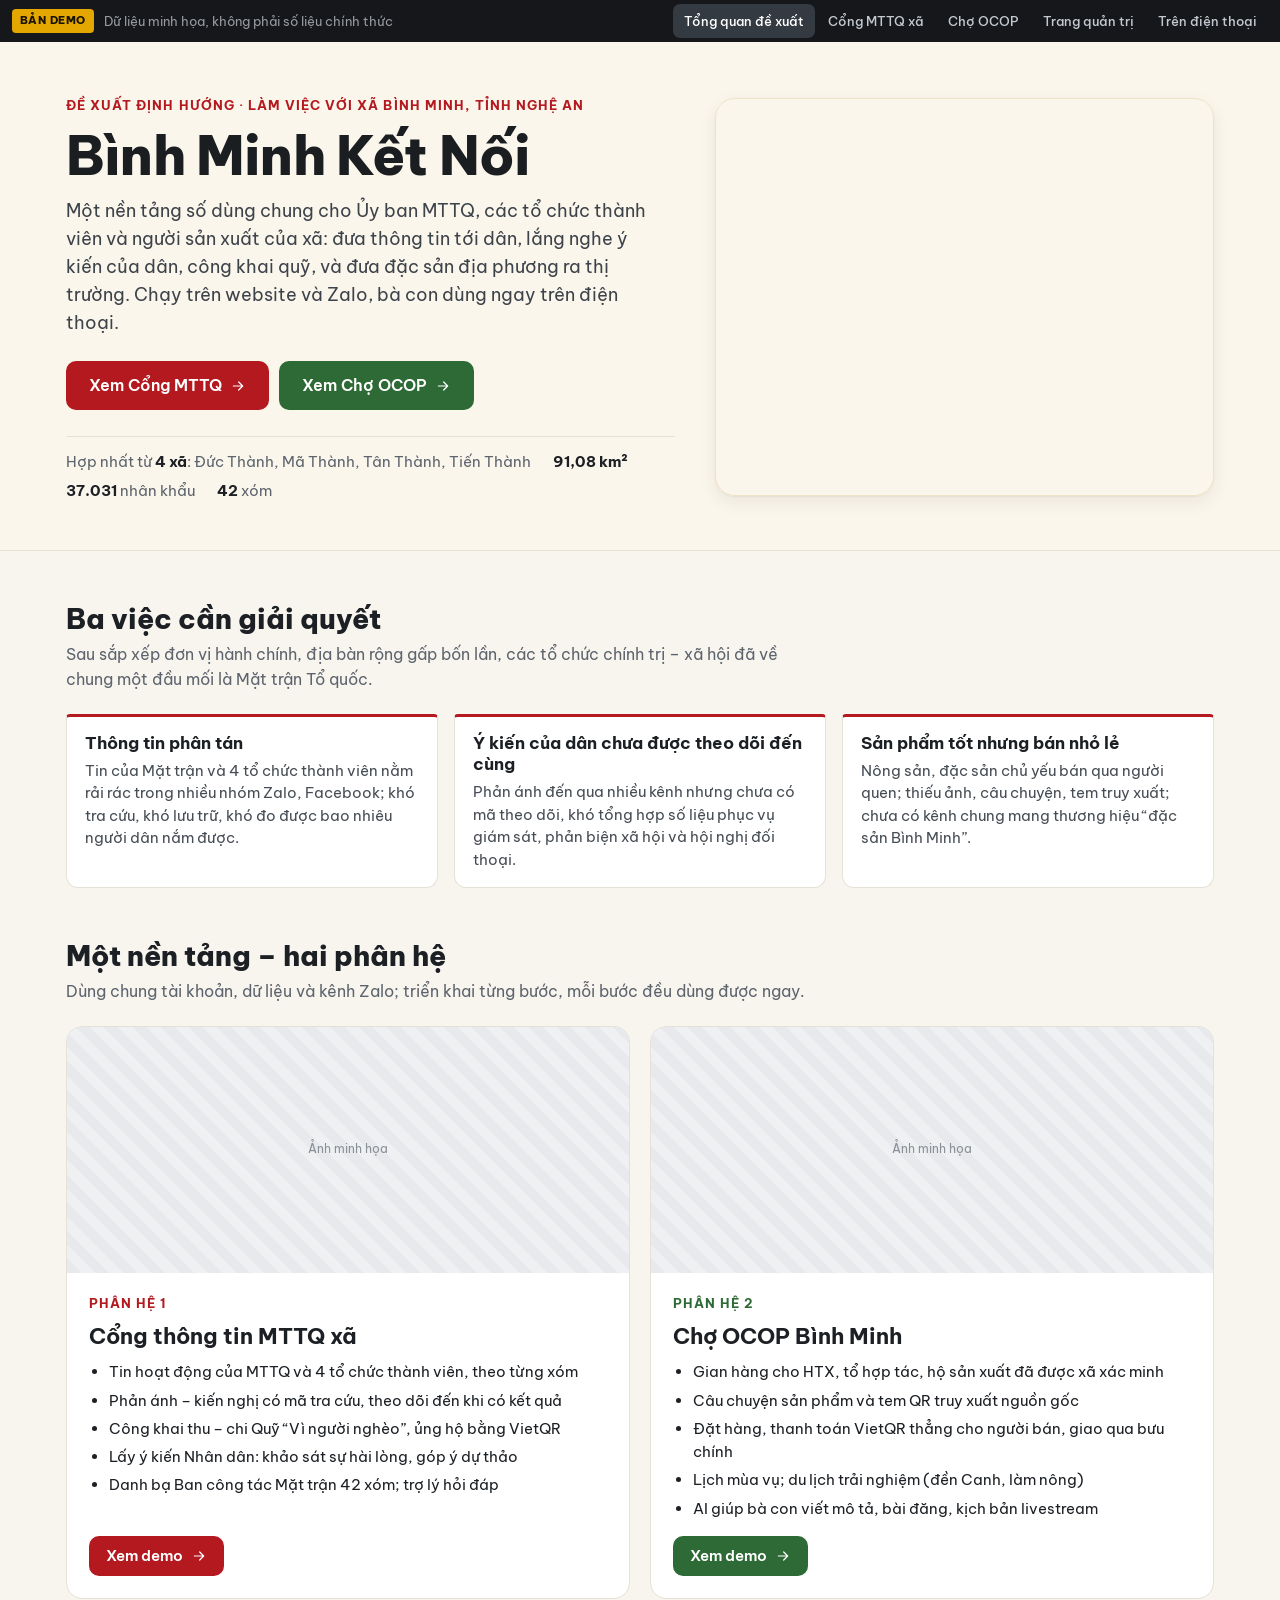
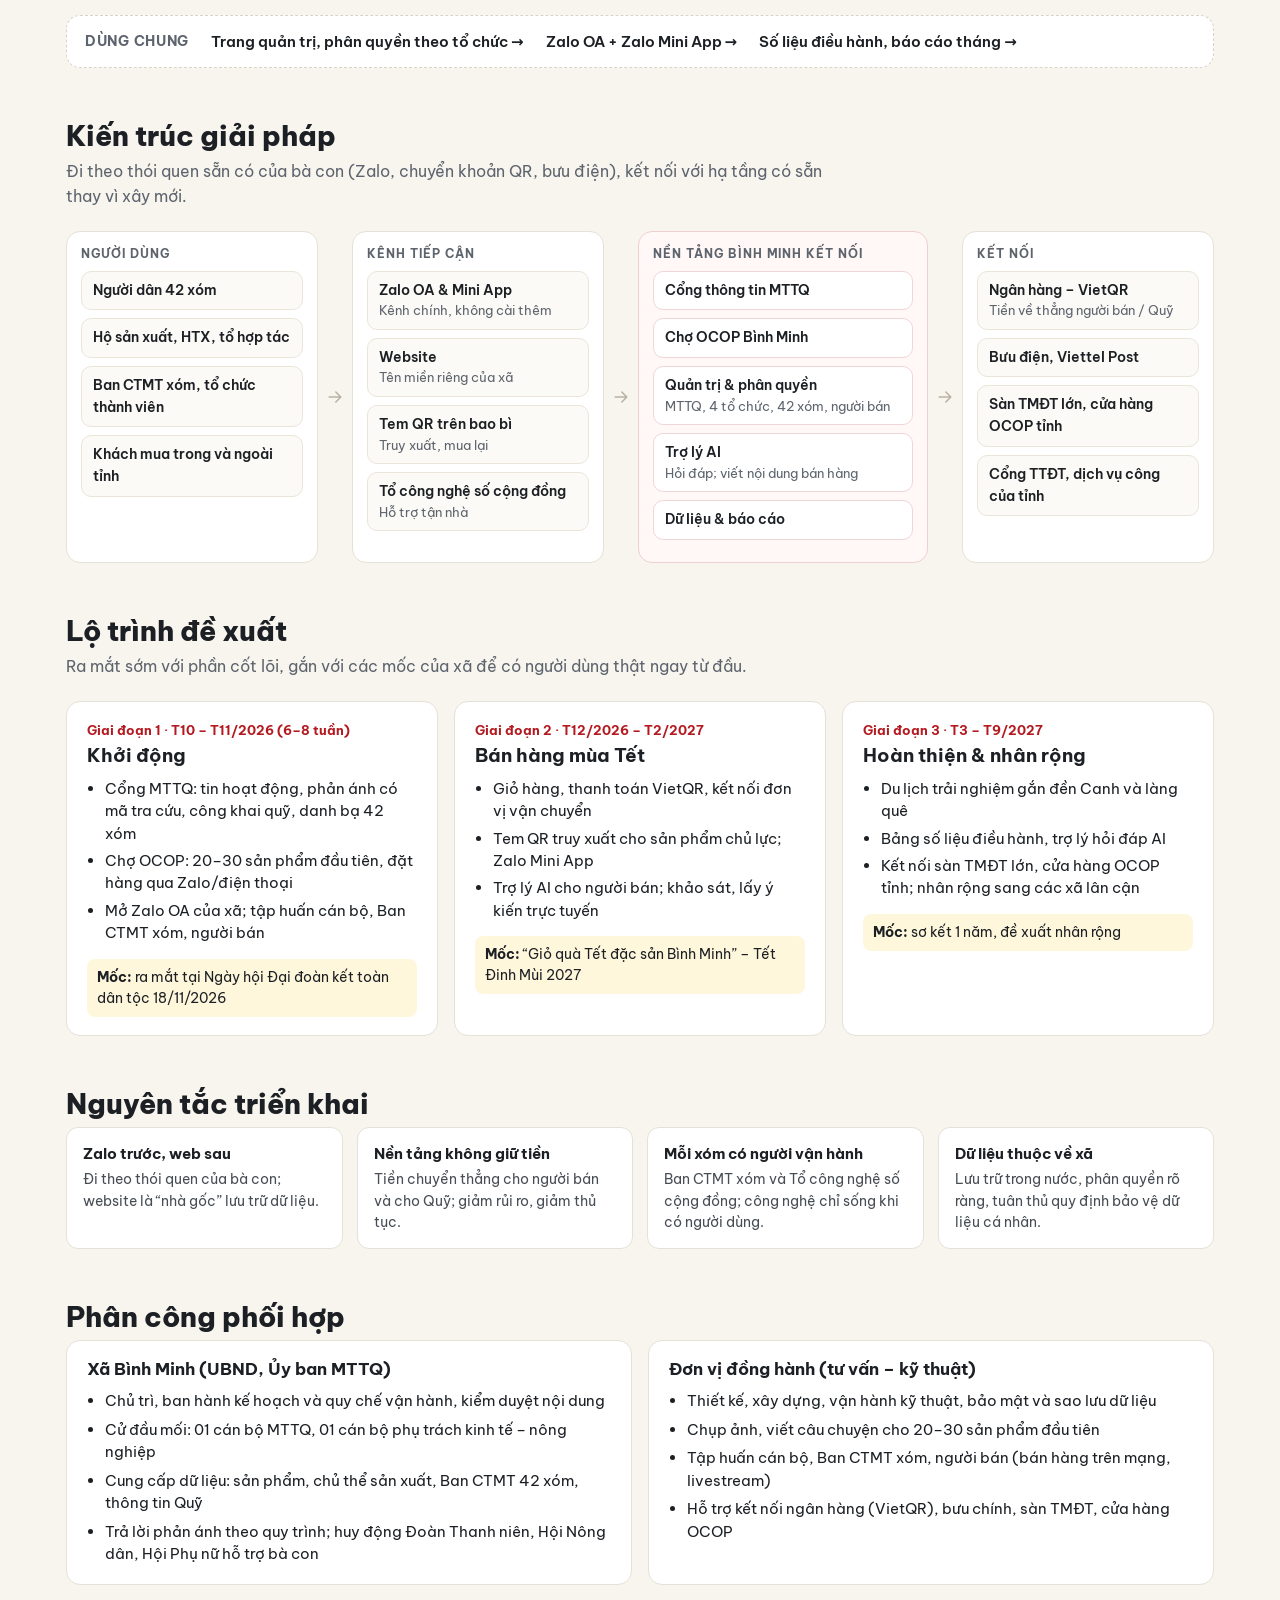
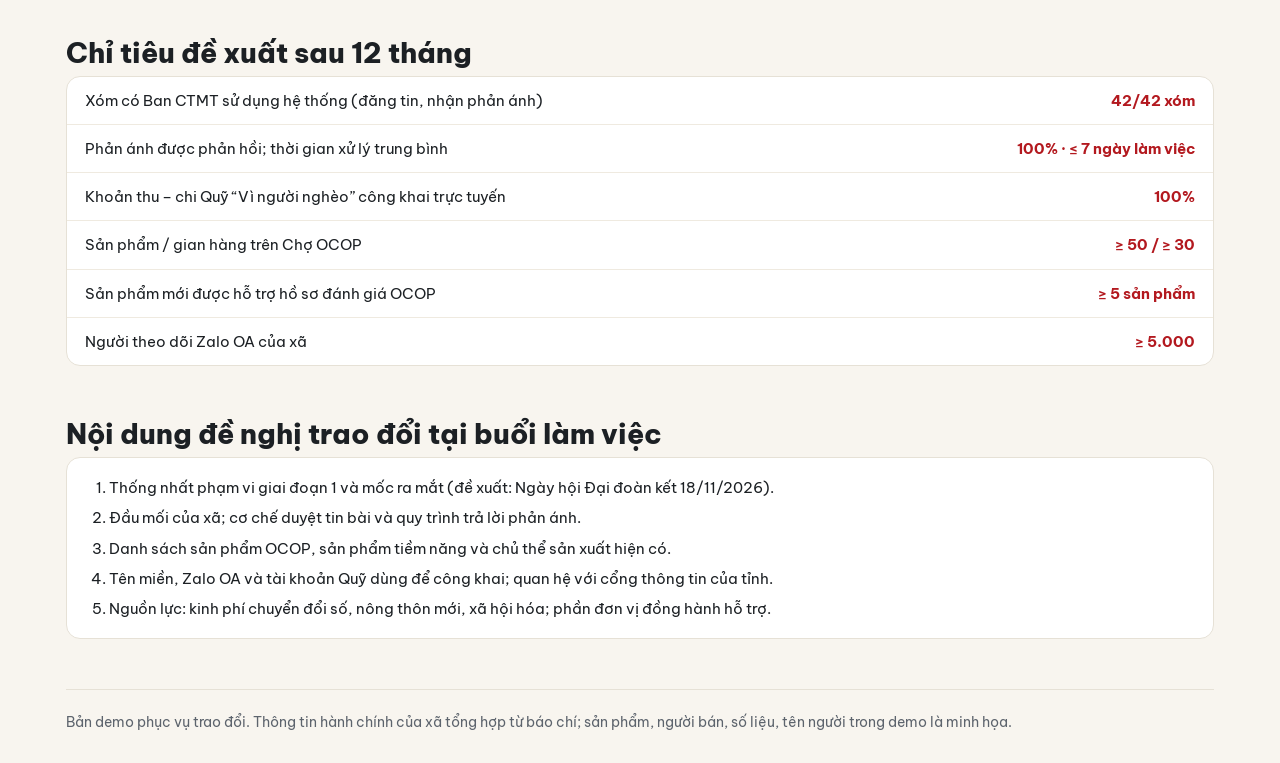
==== index.html @ 0c369770 "Bản demo Bình Minh Kết Nối: Cổng TTĐT UBMTTQ xã + Chợ OCOP Co-Authored-By: Claude Opus 5.5 <noreply@" ====
<!doctype html>
<html lang="vi">
<head>
<meta charset="utf-8">
<meta name="viewport" content="width=device-width,initial-scale=1">
<meta name="robots" content="noindex, nofollow">
<meta name="description" content="Bản demo đề xuất của Learn to Leap – không phải trang chính thức của cơ quan nhà nước.">
<title>Bình Minh Kết Nối – bản demo</title>
<link rel="preconnect" href="https://fonts.googleapis.com">
<link rel="preconnect" href="https://fonts.gstatic.com" crossorigin>
<link rel="stylesheet" href="https://fonts.googleapis.com/css2?family=Be+Vietnam+Pro:wght@400;500;600;700;800&family=Roboto:wght@400;500;700;900&display=swap">
<link rel="stylesheet" href="styles.css?v=3">
<link rel="stylesheet" href="gov.css?v=3">
</head>
<body>
<div id="app"></div>
<div id="chat-root"></div>
<div id="modal-root"></div>
<div class="toast" id="toast" role="status" aria-live="polite"></div>
<script src="data.js?v=3"></script>
<script src="art.js?v=3"></script>
<script src="photos.js?v=3"></script>
<script src="gov.js?v=3"></script>
<script src="app.js?v=3"></script>
</body>
</html>
---- styles.css ----
:root {
  --red: #b3191f; --red-d: #8f1117; --red-l: #fdeeee;
  --gold: #e3a700; --gold-l: #fff7dc; --gold-t: #7a5800;
  --green: #2d6a35; --green-d: #1e4c25; --green-l: #ecf4e6;
  --blue: #1d5fa8; --blue-l: #e8f0fa;
  --ink: #1c2024; --muted: #5d646d; --line: #e6e1d6; --paper: #f8f5ef;
  --r: 12px;
  --sh: 0 1px 2px rgba(30, 25, 15, .05), 0 6px 18px rgba(30, 25, 15, .07);
  --font: "Be Vietnam Pro", "Segoe UI", system-ui, -apple-system, Roboto, Arial, sans-serif;
  --bar: 42px;
}
* { box-sizing: border-box; }
html { color-scheme: light; -webkit-text-size-adjust: 100%; }
html.framed { --bar: 0px; }
body { margin: 0; font-family: var(--font); font-size: 16px; line-height: 1.55; color: var(--ink); background: var(--paper); }
svg { display: block; }
a { color: inherit; }
button { font: inherit; color: inherit; }
h1, h2, h3, h4 { line-height: 1.25; margin: 0; }
p { margin: 0; }
.wrap { max-width: 1180px; margin: 0 auto; padding: 0 16px; }
.ic { width: 20px; height: 20px; flex: none; }
.ic.sm { width: 16px; height: 16px; }
.muted { color: var(--muted); }
.small { font-size: 13.5px; }
.art { overflow: hidden; background: #eee; }
.art svg { width: 100%; height: 100%; }

/* ---------- Nút & ô nhập ---------- */
.btn { display: inline-flex; align-items: center; justify-content: center; gap: 8px; border: 1px solid transparent; border-radius: 10px; padding: 10px 16px; font-weight: 600; font-size: 15px; cursor: pointer; text-decoration: none; line-height: 1.2; transition: filter .15s, background .15s; white-space: nowrap; }
.btn:hover { filter: brightness(.94); }
.btn.red { background: var(--red); color: #fff; }
.btn.green { background: var(--green); color: #fff; }
.btn.gold { background: var(--gold); color: #2a1f00; }
.btn.blue { background: var(--blue); color: #fff; }
.btn.ghost { background: #fff; border-color: #d9d3c6; color: var(--ink); }
.btn.lg { padding: 14px 22px; font-size: 16px; }
.btn.sm { padding: 7px 12px; font-size: 14px; }
.btn.block { width: 100%; }
.field { display: flex; flex-direction: column; gap: 6px; }
.field > label, .lbl { font-weight: 600; font-size: 14px; }
.input { width: 100%; font: inherit; font-size: 15px; padding: 11px 12px; border: 1px solid #d6d0c3; border-radius: 10px; background: #fff; color: var(--ink); }
.input:focus { outline: 2px solid rgba(29, 95, 168, .35); outline-offset: 1px; border-color: var(--blue); }
textarea.input { min-height: 110px; resize: vertical; }
.check { display: flex; gap: 8px; align-items: flex-start; font-size: 14px; }
.check input { margin-top: 3px; }

/* ---------- Thanh demo ---------- */
.demobar { position: sticky; top: 0; z-index: 60; background: #15171a; color: #cfd4da; font-size: 13px; height: var(--bar); }
.demobar .in { display: flex; align-items: center; gap: 10px; height: 100%; padding: 0 12px; }
.demobar .tag { background: var(--gold); color: #1a1400; font-weight: 800; letter-spacing: .04em; padding: 3px 8px; border-radius: 4px; font-size: 11px; flex: none; }
.demobar .note { flex: none; opacity: .7; }
.demobar nav { display: flex; gap: 2px; overflow-x: auto; margin-left: auto; scrollbar-width: none; }
.demobar nav::-webkit-scrollbar { display: none; }
.demobar nav a { color: #c3c9d0; text-decoration: none; padding: 7px 11px; border-radius: 7px; white-space: nowrap; font-weight: 500; }
.demobar nav a:hover { background: #23272c; color: #fff; }
.demobar nav a.on { background: #343a42; color: #fff; }

/* ---------- Cổng MTTQ ---------- */
.gov-top { position: relative; overflow: hidden; background: linear-gradient(180deg, #c01c22 0%, #a5141a 100%); color: #fff; border-bottom: 3px solid var(--gold); }
.gov-top .drum { position: absolute; right: -70px; top: 50%; width: 380px; height: 380px; transform: translateY(-50%); opacity: .12; pointer-events: none; }
.gov-top .drum svg { width: 100%; height: 100%; }
.gov-brand { display: flex; align-items: center; gap: 16px; padding-top: 18px; padding-bottom: 18px; position: relative; }
.emblem { width: 68px; height: 68px; flex: none; display: block; }
.emblem svg { width: 100%; height: 100%; }
.gov-sup { font-size: 13px; font-weight: 600; letter-spacing: .05em; }
.gov-name { font-size: 30px; font-weight: 800; color: #ffdf7e; letter-spacing: .02em; line-height: 1.15; }
.gov-sub { font-size: 13px; opacity: .9; margin-top: 2px; }
.gov-tools { margin-left: auto; display: flex; flex-direction: column; align-items: flex-end; gap: 8px; }
.gov-search { display: flex; background: #fff; border-radius: 8px; overflow: hidden; width: 290px; }
.gov-search input { border: 0; padding: 9px 12px; font: inherit; font-size: 14px; flex: 1; min-width: 0; outline: none; color: var(--ink); }
.gov-search button { border: 0; background: var(--gold); padding: 0 12px; cursor: pointer; color: #3a2a00; display: grid; place-items: center; }
.gov-hot { font-size: 13px; display: flex; gap: 6px; align-items: center; opacity: .95; }
.gov-nav { background: #fff; border-bottom: 1px solid var(--line); position: sticky; top: var(--bar); z-index: 40; box-shadow: 0 2px 6px rgba(0, 0, 0, .04); }
.gov-nav .wrap { display: flex; overflow-x: auto; scrollbar-width: none; }
.gov-nav .wrap::-webkit-scrollbar { display: none; }
.gov-nav a { padding: 13px 14px; text-decoration: none; font-weight: 600; font-size: 15px; white-space: nowrap; border-bottom: 3px solid transparent; color: #2b2f33; }
.gov-nav a:hover { color: var(--red); }
.gov-nav a.on { color: var(--red); border-bottom-color: var(--red); }
.gov-nav a.ext { margin-left: auto; color: var(--green); }
.ticker { background: var(--gold-l); border-bottom: 1px solid #efe0a6; font-size: 14px; }
.ticker .wrap { display: flex; align-items: center; gap: 12px; height: 40px; }
.ticker b { background: var(--red); color: #fff; padding: 3px 10px; border-radius: 4px; font-size: 12px; flex: none; text-transform: uppercase; letter-spacing: .04em; }
.ticker .mask { overflow: hidden; flex: 1; }
.ticker .run { display: inline-block; white-space: nowrap; animation: run 60s linear infinite; }
.ticker .run a { text-decoration: none; margin-right: 44px; }
.ticker .run a:hover { color: var(--red); }
@keyframes run { from { transform: translateX(0); } to { transform: translateX(-50%); } }
@media (prefers-reduced-motion: reduce) { .ticker .run { animation: none; } }

.gh { display: flex; align-items: flex-end; justify-content: space-between; border-bottom: 2px solid var(--red); margin-bottom: 16px; gap: 10px; }
.gh h2 { background: var(--red); color: #fff; font-size: 15px; font-weight: 700; text-transform: uppercase; letter-spacing: .03em; padding: 8px 16px 7px; border-radius: 6px 6px 0 0; }
.gh a { font-size: 14px; color: var(--red); text-decoration: none; font-weight: 600; padding-bottom: 6px; white-space: nowrap; }
.g-sec { padding-top: 30px; }
.kick { display: inline-block; font-size: 12px; font-weight: 700; color: var(--red); text-transform: uppercase; letter-spacing: .05em; }
time, .date { font-size: 13px; color: var(--muted); }

.g-hero { display: grid; grid-template-columns: 1.6fr 1fr; gap: 22px; padding-top: 22px; }
.g-feature { display: block; text-decoration: none; background: #fff; border: 1px solid var(--line); border-radius: var(--r); overflow: hidden; }
.g-feature .art { aspect-ratio: 16 / 8; }
.g-feature .cap { padding: 16px 20px 20px; }
.g-feature h2 { font-size: 23px; margin: 6px 0 8px; }
.g-feature:hover h2 { color: var(--red); }
.g-feature p { color: #3c4248; }
.nitem { display: grid; grid-template-columns: 112px 1fr; gap: 12px; padding: 11px 0; border-bottom: 1px dashed var(--line); text-decoration: none; }
.nitem:last-child { border-bottom: 0; }
.nitem .art { aspect-ratio: 4 / 3; border-radius: 8px; }
.nitem h3 { font-size: 15px; font-weight: 600; margin-bottom: 4px; }
.nitem:hover h3 { color: var(--red); }
.org { font-size: 12px; font-weight: 700; color: var(--red); }

.quick { display: grid; grid-template-columns: repeat(4, 1fr); gap: 14px; padding-top: 22px; }
.qbtn { display: flex; gap: 14px; align-items: center; padding: 16px; background: #fff; border: 1px solid var(--line); border-radius: var(--r); text-decoration: none; box-shadow: var(--sh); transition: transform .15s; }
.qbtn:hover { transform: translateY(-2px); }
.qi { width: 50px; height: 50px; border-radius: 12px; display: grid; place-items: center; flex: none; }
.qi .ic { width: 26px; height: 26px; }
.qbtn b { display: block; font-size: 16px; line-height: 1.3; }
.qbtn span { font-size: 13px; color: var(--muted); }
.qi.red { background: var(--red-l); color: var(--red); }
.qi.gold { background: var(--gold-l); color: #9a6b00; }
.qi.green { background: var(--green-l); color: var(--green); }
.qi.blue { background: var(--blue-l); color: var(--blue); }

.two { display: grid; grid-template-columns: 1fr 1fr; gap: 26px; }
.pill { display: inline-flex; align-items: center; gap: 5px; font-size: 12px; font-weight: 700; padding: 3px 9px; border-radius: 999px; white-space: nowrap; }
.st0 { background: #eef1f5; color: #44505e; }
.st1 { background: #fff3d6; color: #8a5b00; }
.st2 { background: #e6effa; color: #1d5fa8; }
.st3 { background: #e5f3e6; color: #22672b; }
.stats { display: grid; grid-template-columns: repeat(3, 1fr); gap: 10px; margin-bottom: 14px; }
.stat { background: #fff; border: 1px solid var(--line); border-radius: 10px; padding: 10px 12px; }
.stat b { font-size: 22px; display: block; line-height: 1.2; font-variant-numeric: tabular-nums; }
.stat span { font-size: 12.5px; color: var(--muted); }
.ritem { padding: 12px 14px; border: 1px solid var(--line); border-radius: 10px; background: #fff; margin-bottom: 10px; }
.ritem summary { list-style: none; cursor: pointer; }
.ritem summary::-webkit-details-marker { display: none; }
.ritem .top { display: flex; gap: 10px; justify-content: space-between; align-items: flex-start; }
.ritem h4 { font-size: 15px; font-weight: 600; }
.meta { font-size: 13px; color: var(--muted); display: flex; flex-wrap: wrap; gap: 2px 12px; margin-top: 3px; }
.timeline { list-style: none; margin: 12px 0 0; padding: 0 0 0 16px; border-left: 2px solid var(--line); }
.timeline li { position: relative; padding: 0 0 10px 8px; font-size: 14px; }
.timeline li::before { content: ""; position: absolute; left: -25px; top: 5px; width: 12px; height: 12px; border-radius: 50%; background: #fff; border: 2px solid var(--green); }
.timeline li b { font-variant-numeric: tabular-nums; margin-right: 6px; }
.answer { background: #f3f8f0; border-left: 3px solid var(--green); padding: 10px 12px; border-radius: 0 8px 8px 0; font-size: 14px; margin-top: 8px; }

.fund-box { background: #fff; border: 1px solid var(--line); border-radius: var(--r); padding: 16px 18px; }
.fund-row { display: grid; grid-template-columns: repeat(3, 1fr); gap: 10px; margin-bottom: 14px; }
.fund-row div span { font-size: 12.5px; color: var(--muted); display: block; }
.fund-row div b { font-size: 18px; font-variant-numeric: tabular-nums; }
.progress { height: 10px; background: #efe9dc; border-radius: 99px; overflow: hidden; }
.progress i { display: block; height: 100%; background: linear-gradient(90deg, #e3a700, #f2c94c); border-radius: 99px; }
.camp { padding: 12px 0; border-top: 1px dashed var(--line); }
.camp h4 { font-size: 15px; margin-bottom: 6px; }
.camp .nums { display: flex; justify-content: space-between; font-size: 13px; color: var(--muted); margin-top: 6px; gap: 8px; }
.camp .nums b { color: var(--ink); }

.tabs { display: flex; gap: 6px; flex-wrap: wrap; margin-bottom: 16px; }
.tab { border: 1px solid var(--line); background: #fff; border-radius: 999px; padding: 7px 14px; font-weight: 600; font-size: 14px; cursor: pointer; color: var(--ink); }
.tab.on { background: var(--red); border-color: var(--red); color: #fff; }
.mk .tab.on { background: var(--green); border-color: var(--green); }

.ncards { display: grid; grid-template-columns: repeat(auto-fill, minmax(250px, 1fr)); gap: 16px; }
.ncard { background: #fff; border: 1px solid var(--line); border-radius: var(--r); overflow: hidden; text-decoration: none; display: flex; flex-direction: column; }
.ncard .art { aspect-ratio: 16 / 9; }
.ncard .b { padding: 12px 14px 16px; }
.ncard h3 { font-size: 16px; font-weight: 700; margin: 4px 0 6px; }
.ncard:hover h3 { color: var(--red); }
.ncard p { font-size: 14px; color: #474d54; }
.deeds { display: grid; grid-template-columns: repeat(3, 1fr); gap: 16px; }
.deed { background: #fff; border: 1px solid var(--line); border-radius: var(--r); overflow: hidden; display: grid; grid-template-columns: 120px 1fr; text-decoration: none; }
.deed .art { height: 100%; min-height: 150px; }
.deed .b { padding: 14px; }
.deed h3 { font-size: 15px; margin: 2px 0 6px; }
.deed p { font-size: 13.5px; color: #474d54; }
.deed .who { font-size: 13px; font-weight: 700; color: var(--red); }
.strip { display: grid; grid-template-columns: repeat(5, 1fr); gap: 14px; }
.callout { display: flex; gap: 18px; align-items: center; background: #fff; border: 1px solid var(--line); border-left: 4px solid var(--gold); border-radius: var(--r); padding: 18px 20px; }
.callout h3 { font-size: 18px; margin-bottom: 4px; }
.callout .btn { margin-left: auto; }

.gov-foot { background: #7d1015; color: #f2d6d6; margin-top: 44px; font-size: 14px; }
.gov-foot .cols { display: grid; grid-template-columns: 2fr 1fr 1fr; gap: 26px; padding-top: 28px; padding-bottom: 24px; }
.gov-foot b { color: #fff; }
.gov-foot h4 { color: #ffdf7e; font-size: 14px; margin-bottom: 8px; text-transform: uppercase; letter-spacing: .04em; }
.gov-foot a { text-decoration: none; display: block; padding: 2px 0; }
.gov-foot a:hover { color: #fff; }
.gov-foot .bottom { border-top: 1px solid rgba(255, 255, 255, .15); padding: 12px 16px; text-align: center; font-size: 12.5px; opacity: .85; }

.page-h { padding: 22px 0 6px; }
.page-h h1 { font-size: 28px; font-weight: 800; }
.page-h p { color: var(--muted); margin-top: 4px; max-width: 760px; }
.crumb { font-size: 13px; color: var(--muted); padding-top: 18px; }
.crumb a { text-decoration: none; }
.crumb a:hover { color: var(--red); }
.article { display: grid; grid-template-columns: 1fr 320px; gap: 30px; padding-top: 8px; }
.article h1 { font-size: 30px; margin: 8px 0 10px; font-weight: 800; }
.article .lead { font-weight: 600; font-size: 17px; margin: 14px 0; }
.article .body p { margin: 0 0 14px; font-size: 17px; line-height: 1.75; }
.article .art { aspect-ratio: 16 / 8; border-radius: 12px; margin: 12px 0 4px; }
.cap-note { font-size: 13px; color: var(--muted); font-style: italic; }
.share { display: flex; gap: 8px; margin-top: 18px; flex-wrap: wrap; }

.pa-grid { display: grid; grid-template-columns: 1.05fr 1fr; gap: 24px; padding-top: 18px; align-items: start; }
.panel { background: #fff; border: 1px solid var(--line); border-radius: var(--r); padding: 20px; }
.panel > h2 { font-size: 20px; margin-bottom: 4px; }
.form { display: grid; gap: 14px; margin-top: 14px; }
.row2 { display: grid; grid-template-columns: 1fr 1fr; gap: 12px; }
.upload { border: 1.5px dashed #cfc7b6; border-radius: 10px; padding: 14px; text-align: center; color: var(--muted); cursor: pointer; background: #fcfaf6; font-size: 14px; display: flex; gap: 8px; align-items: center; justify-content: center; }
.upload.done { border-color: var(--green); color: var(--green); background: var(--green-l); }
.lookup { display: flex; gap: 8px; margin: 12px 0 16px; }

.tblwrap { overflow-x: auto; border: 1px solid var(--line); border-radius: 10px; background: #fff; }
.tbl { width: 100%; border-collapse: collapse; font-size: 14px; }
.tbl th { text-align: left; font-weight: 700; background: #f6f2ea; padding: 10px 12px; border-bottom: 1px solid var(--line); white-space: nowrap; }
.tbl td { padding: 10px 12px; border-bottom: 1px solid #efeae0; vertical-align: top; }
.tbl tr:last-child td { border-bottom: 0; }
.tbl .num { text-align: right; white-space: nowrap; font-variant-numeric: tabular-nums; }
.donate { display: grid; grid-template-columns: auto 1fr; gap: 18px; align-items: center; }
.donate .qrbox { padding: 10px; border: 1px solid var(--line); border-radius: 12px; background: #fff; }
.kv { display: grid; grid-template-columns: 130px 1fr; gap: 6px 12px; font-size: 14px; margin: 0; }
.kv dt { color: var(--muted); }
.kv dd { margin: 0; font-weight: 600; }

.xom-tools { display: flex; gap: 10px; margin: 6px 0 16px; flex-wrap: wrap; align-items: center; }
.xom-tools .input { max-width: 340px; }
.xom-grid { display: grid; grid-template-columns: repeat(auto-fill, minmax(250px, 1fr)); gap: 12px; }
.xom { background: #fff; border: 1px solid var(--line); border-radius: 10px; padding: 12px 14px; display: flex; gap: 12px; align-items: center; }
.xom .n { width: 46px; height: 46px; border-radius: 10px; background: var(--red-l); color: var(--red); font-weight: 800; display: grid; place-items: center; flex: none; font-size: 15px; line-height: 1.05; text-align: center; }
.xom .n small { display: block; font-size: 9.5px; font-weight: 700; letter-spacing: .04em; }
.xom b { display: block; font-size: 15px; }
.xom span { font-size: 13px; color: var(--muted); }
.xom .z { margin-left: auto; }

.poll { background: #fff; border: 1px solid var(--line); border-radius: var(--r); padding: 18px 20px; margin-bottom: 16px; }
.poll h3 { font-size: 18px; margin: 4px 0 2px; }
.opt { display: block; width: 100%; text-align: left; border: 1px solid var(--line); border-radius: 10px; padding: 11px 12px; background: #fff; cursor: pointer; margin-top: 8px; position: relative; overflow: hidden; font-size: 15px; }
.opt:disabled { cursor: default; }
.opt .bar { position: absolute; inset: 0 auto 0 0; background: var(--red-l); transition: width .6s; }
.opt .t { position: relative; display: flex; justify-content: space-between; gap: 10px; }
.opt .t b { font-variant-numeric: tabular-nums; }
.opt.mine { border-color: var(--red); }
.opt.mine .bar { background: #f8d5d5; }

/* Trợ lý hỏi đáp */
.chat-fab { position: fixed; right: 18px; bottom: 18px; z-index: 80; background: var(--red); color: #fff; border: 0; border-radius: 999px; padding: 13px 18px; display: flex; gap: 8px; align-items: center; font-weight: 700; box-shadow: 0 8px 24px rgba(179, 25, 31, .35); cursor: pointer; }
.chat { position: fixed; right: 18px; bottom: 18px; z-index: 81; width: 370px; max-width: calc(100vw - 24px); height: 540px; max-height: calc(100vh - 70px); background: #fff; border-radius: 16px; box-shadow: 0 20px 50px rgba(0, 0, 0, .25); display: flex; flex-direction: column; overflow: hidden; }
.chat header { background: var(--red); color: #fff; padding: 12px 14px; display: flex; align-items: center; gap: 10px; }
.chat header b { display: block; font-size: 15px; }
.chat header span { font-size: 12px; opacity: .85; }
.chat header button { margin-left: auto; background: none; border: 0; color: #fff; cursor: pointer; padding: 4px; }
.chat .msgs { flex: 1; overflow-y: auto; padding: 14px; display: flex; flex-direction: column; gap: 10px; background: #faf8f4; }
.bub { max-width: 86%; padding: 9px 12px; border-radius: 14px; font-size: 14px; line-height: 1.5; }
.bub.bot { background: #fff; border: 1px solid var(--line); align-self: flex-start; border-bottom-left-radius: 4px; }
.bub.me { background: var(--red); color: #fff; align-self: flex-end; border-bottom-right-radius: 4px; }
.bub a { color: var(--red); font-weight: 700; }
.chips { display: flex; flex-wrap: wrap; gap: 6px; padding: 10px 12px; border-top: 1px solid var(--line); }
.chip { border: 1px solid #ecc9c9; background: #fff; color: var(--red-d); border-radius: 999px; padding: 5px 10px; font-size: 13px; cursor: pointer; }
.chat form { display: flex; gap: 8px; padding: 10px 12px; border-top: 1px solid var(--line); }
.chat form .input { padding: 9px 12px; }
.ai-note { font-size: 11.5px; color: var(--muted); text-align: center; padding: 0 12px 8px; }

/* ---------- Chợ OCOP ---------- */
.mk-top { background: #fff; border-bottom: 1px solid var(--line); }
.mk-top .wrap { display: flex; align-items: center; gap: 22px; min-height: 76px; }
.mk-logo { display: flex; align-items: center; gap: 10px; text-decoration: none; flex: none; }
.mk-logo .lg { width: 46px; height: 46px; }
.mk-logo .lg svg { width: 100%; height: 100%; }
.mk-logo small { display: block; font-size: 11px; font-weight: 700; letter-spacing: .14em; color: var(--gold-t); text-transform: uppercase; }
.mk-logo b { display: block; font-size: 22px; color: var(--green-d); line-height: 1.1; font-weight: 800; }
.mk-search { flex: 1; display: flex; border: 2px solid var(--green); border-radius: 12px; overflow: hidden; max-width: 560px; background: #fff; }
.mk-search input { flex: 1; border: 0; padding: 11px 14px; font: inherit; font-size: 15px; outline: none; min-width: 0; }
.mk-search button { border: 0; background: var(--green); color: #fff; padding: 0 18px; cursor: pointer; display: grid; place-items: center; }
.mk-actions { display: flex; gap: 8px; margin-left: auto; align-items: center; }
.cartbtn { position: relative; }
.cartbtn .n { position: absolute; top: -7px; right: -7px; background: var(--red); color: #fff; font-size: 11px; font-weight: 800; min-width: 21px; height: 21px; border-radius: 99px; display: grid; place-items: center; padding: 0 5px; border: 2px solid #fff; }
.mk-nav { background: var(--green); }
.mk-nav .wrap { display: flex; gap: 2px; overflow-x: auto; scrollbar-width: none; }
.mk-nav .wrap::-webkit-scrollbar { display: none; }
.mk-nav a { color: #e3f0dd; text-decoration: none; padding: 11px 14px; font-weight: 600; font-size: 15px; white-space: nowrap; }
.mk-nav a.on, .mk-nav a:hover { color: #fff; background: rgba(255, 255, 255, .13); }
.mk-nav a.alt { margin-left: auto; color: #ffe08a; }

.mk-hero { background: #fbf4e4; border-bottom: 1px solid var(--line); }
.mk-hero .wrap { display: grid; grid-template-columns: 1fr 1.05fr; gap: 34px; align-items: center; padding-top: 40px; padding-bottom: 44px; }
.mk-hero .eyebrow { color: var(--green); }
.mk-hero h1 { font-size: 42px; line-height: 1.12; color: #1e3a20; font-weight: 800; letter-spacing: -.01em; margin-top: 8px; }
.mk-hero p.lead { font-size: 17px; margin: 14px 0 22px; color: #3d4a38; max-width: 520px; }
.mk-hero .pic { border-radius: 20px; overflow: hidden; aspect-ratio: 16 / 10; box-shadow: var(--sh); border: 1px solid #efe3c7; }
.mk-hero .pic svg { width: 100%; height: 100%; }
.hero-meta { display: flex; gap: 26px; margin-top: 26px; flex-wrap: wrap; }
.hero-meta b { display: block; font-size: 24px; color: var(--green-d); font-variant-numeric: tabular-nums; }
.hero-meta span { font-size: 13px; color: #4b5845; }
.eyebrow { font-size: 13px; font-weight: 700; letter-spacing: .08em; text-transform: uppercase; color: var(--red); }

.mh { display: flex; align-items: flex-end; justify-content: space-between; margin: 36px 0 14px; gap: 12px; }
.mh h2 { font-size: 24px; font-weight: 800; color: #1e3a20; }
.mh p { color: var(--muted); font-size: 14px; margin-top: 2px; }
.mh a { color: var(--green); font-weight: 700; text-decoration: none; white-space: nowrap; }
.cats { display: grid; grid-template-columns: repeat(7, 1fr); gap: 12px; }
.cat { background: #fff; border: 1px solid var(--line); border-radius: 14px; padding: 8px 8px 10px; text-align: center; text-decoration: none; transition: border-color .15s; }
.cat:hover { border-color: var(--green); }
.cat .art { aspect-ratio: 1; border-radius: 10px; margin-bottom: 8px; }
.cat b { font-size: 13.5px; font-weight: 600; display: block; line-height: 1.3; }

.pgrid { display: grid; grid-template-columns: repeat(auto-fill, minmax(205px, 1fr)); gap: 16px; }
.pcard { position: relative; background: #fff; border: 1px solid var(--line); border-radius: 14px; overflow: hidden; display: flex; flex-direction: column; text-decoration: none; transition: box-shadow .2s, transform .2s; }
.pcard:hover { box-shadow: var(--sh); transform: translateY(-2px); }
.pcard .art { aspect-ratio: 4 / 3; }
.pcard .b { padding: 11px 13px 13px; display: flex; flex-direction: column; gap: 4px; flex: 1; }
.pcard h3 { font-size: 15px; font-weight: 700; line-height: 1.35; }
.pcard .seller { font-size: 12.5px; color: var(--muted); }
.pcard .rate { font-size: 12.5px; color: var(--muted); display: flex; align-items: center; gap: 4px; }
.pcard .row { margin-top: auto; padding-top: 6px; }
.star { color: #e3a700; }
.price { color: var(--red); font-weight: 800; font-size: 17px; font-variant-numeric: tabular-nums; }
.unit { font-size: 12.5px; color: var(--muted); font-weight: 500; }
.ocop { position: absolute; top: 10px; left: 10px; background: #fffdf5; border: 1px solid #ecd28a; color: #7a5600; font-weight: 800; font-size: 11.5px; border-radius: 999px; padding: 3px 9px; letter-spacing: .02em; }
.ocop.t { border-color: #cfe0c6; color: var(--green-d); background: #fbfdf9; }
.ocop.inline { position: static; display: inline-block; }

.trust { display: grid; grid-template-columns: repeat(4, 1fr); gap: 12px; }
.trust div { display: flex; gap: 12px; align-items: flex-start; background: #fff; border: 1px solid var(--line); border-radius: 12px; padding: 14px; font-size: 13.5px; color: var(--muted); }
.trust .ic { color: var(--green); width: 26px; height: 26px; }
.trust b { display: block; font-size: 14.5px; color: var(--ink); }
.sellers { display: grid; grid-template-columns: repeat(auto-fill, minmax(270px, 1fr)); gap: 14px; }
.scard { background: #fff; border: 1px solid var(--line); border-radius: 14px; padding: 16px; text-decoration: none; display: flex; flex-direction: column; gap: 10px; }
.scard:hover { border-color: var(--green); }
.scard .hd { display: flex; gap: 12px; align-items: center; }
.ava { width: 48px; height: 48px; border-radius: 12px; display: grid; place-items: center; color: #fff; font-weight: 800; flex: none; font-size: 16px; }
.scard b { display: block; font-size: 15px; line-height: 1.3; }
.scard span { font-size: 13px; color: var(--muted); }
.scard p { font-size: 13.5px; color: #474d54; }
.exp { display: grid; grid-template-columns: 1.2fr 1fr; background: #fff; border: 1px solid var(--line); border-radius: 16px; overflow: hidden; text-decoration: none; }
.exp .art { min-height: 240px; }
.exp .b { padding: 24px; display: flex; flex-direction: column; gap: 10px; justify-content: center; }
.exp h3 { font-size: 22px; }

.filters { display: grid; grid-template-columns: 250px 1fr; gap: 24px; padding-top: 18px; align-items: start; }
.fbox { background: #fff; border: 1px solid var(--line); border-radius: 14px; padding: 16px; position: sticky; top: calc(var(--bar) + 12px); }
.fbox h4 { font-size: 13px; text-transform: uppercase; letter-spacing: .06em; color: var(--muted); margin: 14px 0 8px; }
.fbox h4:first-child { margin-top: 0; }
.fbox .tabs { margin-bottom: 0; gap: 6px; }
.fbox .tab { font-size: 13px; padding: 6px 11px; }
.listbar { display: flex; justify-content: space-between; align-items: center; margin-bottom: 14px; gap: 10px; flex-wrap: wrap; }
.listbar select { width: auto; padding: 8px 10px; }
.empty { text-align: center; padding: 40px 16px; color: var(--muted); background: #fff; border: 1px dashed var(--line); border-radius: 14px; }

.pd { display: grid; grid-template-columns: 1fr 1fr; gap: 34px; padding-top: 14px; }
.gal .art { aspect-ratio: 4 / 3; border-radius: 16px; border: 1px solid var(--line); }
.thumbs { display: flex; gap: 8px; margin-top: 10px; }
.thumbs .art { width: 84px; aspect-ratio: 4 / 3; border-radius: 8px; border: 1px solid var(--line); }
.thumbs .art.dim { opacity: .55; }
.pd h1 { font-size: 30px; font-weight: 800; margin: 10px 0 6px; }
.pd .rate { display: flex; gap: 14px; font-size: 14px; color: var(--muted); flex-wrap: wrap; }
.pd .pr { font-size: 32px; font-weight: 800; color: var(--red); margin: 14px 0 4px; font-variant-numeric: tabular-nums; }
.pd .pr small { font-size: 15px; color: var(--muted); font-weight: 500; }
.qty { display: inline-flex; border: 1px solid #d9d3c6; border-radius: 10px; overflow: hidden; background: #fff; }
.qty button { border: 0; background: #f5f2ec; width: 42px; height: 44px; cursor: pointer; display: grid; place-items: center; }
.qty input { width: 54px; border: 0; text-align: center; font: inherit; font-weight: 700; font-size: 16px; }
.buyrow { display: flex; gap: 10px; flex-wrap: wrap; align-items: center; margin: 18px 0; }
.contact { display: flex; gap: 8px; flex-wrap: wrap; }
.seller-box { display: flex; gap: 12px; align-items: center; padding: 14px; border: 1px solid var(--line); border-radius: 12px; background: #fff; margin-top: 18px; text-decoration: none; }
.seller-box:hover { border-color: var(--green); }
.seller-box .grow { flex: 1; min-width: 0; }
.pd-sec { margin-top: 34px; }
.pd-sec > h2 { font-size: 21px; margin-bottom: 12px; font-weight: 800; }
.pd-sec .desc { font-size: 16px; line-height: 1.7; max-width: 760px; }
.trace { display: grid; grid-template-columns: 220px 1fr; gap: 24px; background: #fff; border: 1px solid var(--line); border-radius: 14px; padding: 20px; }
.trace .qrcol { text-align: center; font-size: 13px; color: var(--muted); }
.trace .qrcol svg { margin: 0 auto 8px; border: 1px solid var(--line); border-radius: 8px; }
.lot { font-family: ui-monospace, Consolas, monospace; font-weight: 700; color: var(--ink); }
.reviews { display: grid; grid-template-columns: repeat(3, 1fr); gap: 14px; }
.rv { background: #fff; border: 1px solid var(--line); border-radius: 12px; padding: 14px; font-size: 14px; }
.rv b { display: block; }

.cart-grid { display: grid; grid-template-columns: 1fr 380px; gap: 24px; padding-top: 14px; align-items: start; }
.cgroup { background: #fff; border: 1px solid var(--line); border-radius: 14px; padding: 6px 16px 10px; margin-bottom: 14px; }
.cgroup .gh2 { display: flex; gap: 10px; align-items: center; padding: 10px 0; border-bottom: 1px solid #efeae0; font-weight: 700; }
.cgroup .gh2 .ava { width: 32px; height: 32px; border-radius: 8px; font-size: 12px; }
.citem { display: grid; grid-template-columns: 84px 1fr auto; gap: 14px; align-items: center; padding: 12px 0; border-bottom: 1px solid #efeae0; }
.citem:last-child { border-bottom: 0; }
.citem .art { border-radius: 8px; aspect-ratio: 4 / 3; }
.citem h4 { font-size: 15px; }
.citem .qty button { width: 34px; height: 34px; }
.citem .qty input { width: 40px; font-size: 14px; }
.citem .right { text-align: right; display: flex; flex-direction: column; gap: 6px; align-items: flex-end; }
.linkbtn { background: none; border: 0; color: var(--muted); font-size: 13px; cursor: pointer; text-decoration: underline; padding: 0; }
.sumbox { position: sticky; top: calc(var(--bar) + 12px); }
.sumline { display: flex; justify-content: space-between; font-size: 15px; padding: 5px 0; }
.sumline.total { font-size: 19px; font-weight: 800; border-top: 1px solid var(--line); margin-top: 6px; padding-top: 10px; }
.sumline.total span:last-child { color: var(--red); }
.radio { display: flex; gap: 10px; align-items: flex-start; border: 1px solid var(--line); border-radius: 10px; padding: 10px 12px; cursor: pointer; margin-top: 8px; font-size: 14px; }
.radio input { margin-top: 4px; }
.radio b { display: block; font-size: 14.5px; }
.radio:has(input:checked) { border-color: var(--green); background: var(--green-l); }
.done-box { max-width: 760px; margin: 26px auto 0; }
.paylist { display: grid; gap: 12px; margin-top: 16px; }
.payrow { display: grid; grid-template-columns: 120px 1fr; gap: 16px; align-items: center; border: 1px solid var(--line); border-radius: 12px; padding: 12px; background: #fff; }

.season-wrap { overflow-x: auto; border: 1px solid var(--line); border-radius: 14px; background: #fff; }
.season { width: 100%; border-collapse: collapse; font-size: 13.5px; min-width: 760px; }
.season th, .season td { padding: 9px 4px; border-bottom: 1px solid #efeae0; text-align: center; }
.season th { font-weight: 700; background: #f6f2ea; }
.season td:first-child, .season th:first-child { text-align: left; padding-left: 14px; white-space: nowrap; }
.season td:first-child a { text-decoration: none; font-weight: 600; }
.season td.c span { display: block; height: 18px; border-radius: 4px; margin: 0 2px; }
.season td.c.on span { background: #cfe6c1; }
.season td.c.pk span { background: #6ea95a; }
.season .now { background: var(--gold-l); }
.legend { display: flex; gap: 16px; font-size: 13px; color: var(--muted); margin-top: 10px; flex-wrap: wrap; }
.legend i { display: inline-block; width: 18px; height: 12px; border-radius: 3px; vertical-align: -1px; margin-right: 6px; }

.steps { counter-reset: s; display: grid; gap: 18px; }
.step { background: #fff; border: 1px solid var(--line); border-radius: 14px; padding: 18px 20px; }
.step h3 { font-size: 17px; display: flex; gap: 10px; align-items: center; margin-bottom: 12px; }
.step h3::before { counter-increment: s; content: counter(s); width: 28px; height: 28px; border-radius: 50%; background: var(--green); color: #fff; display: grid; place-items: center; font-size: 14px; flex: none; }
.side-note { background: var(--green-l); border: 1px solid #cfe2c4; border-radius: 14px; padding: 18px; font-size: 14.5px; }
.side-note h3 { font-size: 16px; margin-bottom: 8px; }
.side-note ul { margin: 0; padding-left: 18px; display: grid; gap: 6px; }

.mk-foot { background: #1e3a20; color: #cfdcc9; margin-top: 46px; font-size: 14px; }
.mk-foot .cols { display: grid; grid-template-columns: 1.6fr 1fr 1fr 1fr; gap: 24px; padding-top: 30px; padding-bottom: 24px; }
.mk-foot h4 { color: #fff; font-size: 14px; margin-bottom: 8px; }
.mk-foot a { text-decoration: none; display: block; padding: 2px 0; }
.mk-foot a:hover { color: #fff; }
.mk-foot .bottom { border-top: 1px solid rgba(255, 255, 255, .12); padding: 12px 16px; text-align: center; font-size: 12.5px; opacity: .8; }

/* ---------- Modal, toast ---------- */
.modal-bg { position: fixed; inset: 0; background: rgba(15, 15, 15, .45); display: grid; place-items: center; z-index: 100; padding: 16px; }
.modal { background: #fff; border-radius: 16px; max-width: 480px; width: 100%; padding: 26px 24px 22px; box-shadow: 0 20px 50px rgba(0, 0, 0, .25); text-align: center; max-height: calc(100vh - 32px); overflow-y: auto; }
.modal h3 { font-size: 20px; margin-bottom: 6px; }
.modal p { color: #474d54; font-size: 15px; }
.modal .acts { display: flex; gap: 10px; justify-content: center; margin-top: 18px; flex-wrap: wrap; }
.big-ic { width: 58px; height: 58px; border-radius: 50%; background: var(--green-l); color: var(--green); display: grid; place-items: center; margin: 0 auto 12px; }
.big-ic .ic { width: 30px; height: 30px; }
.code { font-family: ui-monospace, Consolas, monospace; font-size: 20px; font-weight: 700; letter-spacing: .04em; background: #f4f1ea; padding: 8px 14px; border-radius: 8px; display: inline-block; margin: 10px 0 6px; }
.modal .qrbox { display: inline-block; padding: 10px; border: 1px solid var(--line); border-radius: 12px; margin: 10px 0; }
.toast { position: fixed; left: 50%; bottom: 24px; transform: translateX(-50%) translateY(20px); background: #1d2125; color: #fff; padding: 11px 18px; border-radius: 10px; font-size: 14px; opacity: 0; transition: .25s; z-index: 120; pointer-events: none; max-width: calc(100vw - 32px); text-align: center; }
.toast.on { opacity: 1; transform: translateX(-50%) translateY(0); }

/* ---------- Quản trị ---------- */
.adm { display: grid; grid-template-columns: 240px 1fr; min-height: calc(100vh - var(--bar)); background: #f3f4f6; }
.adm-side { background: #1b2430; color: #c9d1db; padding: 18px 12px; display: flex; flex-direction: column; gap: 2px; }
.adm-side .brand { display: flex; gap: 10px; align-items: center; padding: 4px 8px 18px; color: #fff; font-weight: 700; font-size: 15px; line-height: 1.3; }
.adm-side .brand .emblem { width: 36px; height: 36px; }
.adm-side button { display: flex; gap: 10px; align-items: center; padding: 10px 12px; border-radius: 8px; color: #c9d1db; background: none; border: 0; font-size: 14.5px; cursor: pointer; text-align: left; white-space: nowrap; }
.adm-side button:hover { background: #253142; color: #fff; }
.adm-side button.on { background: #2f3d50; color: #fff; }
.adm-side .who { margin-top: auto; padding: 12px; font-size: 13px; border-top: 1px solid #2c3746; }
.adm-side .who b { display: block; color: #fff; }
.adm-main { padding: 22px 26px 40px; min-width: 0; }
.adm-head { display: flex; justify-content: space-between; align-items: center; margin-bottom: 18px; gap: 12px; flex-wrap: wrap; }
.adm-head h1 { font-size: 24px; }
.adm-head p { color: #5b6472; font-size: 14px; }
.kpis { display: grid; grid-template-columns: repeat(4, 1fr); gap: 14px; }
.kpi { background: #fff; border-radius: 12px; padding: 16px; border: 1px solid #e5e7eb; }
.kpi span { font-size: 13px; color: #5b6472; }
.kpi b { display: block; font-size: 28px; margin: 4px 0 2px; font-variant-numeric: tabular-nums; }
.kpi small { font-size: 12.5px; color: #16803c; font-weight: 600; }
.box { background: #fff; border-radius: 12px; border: 1px solid #e5e7eb; padding: 16px 18px; }
.box > h3 { font-size: 16px; margin-bottom: 12px; display: flex; justify-content: space-between; gap: 8px; align-items: baseline; }
.box > h3 small { font-weight: 500; color: #5b6472; font-size: 12.5px; }
.adm-grid { display: grid; grid-template-columns: 1.4fr 1fr; gap: 16px; margin-top: 16px; }
.chart { width: 100%; height: auto; }
.hbar { display: grid; grid-template-columns: 150px 1fr 34px; gap: 10px; align-items: center; font-size: 13.5px; margin-bottom: 9px; }
.hbar .tr { height: 12px; background: #eef0f3; border-radius: 99px; overflow: hidden; }
.hbar .tr i { display: block; height: 100%; background: var(--red); border-radius: 99px; }
.hbar b { text-align: right; font-variant-numeric: tabular-nums; }
.todo { display: grid; gap: 8px; }
.todo div { display: flex; gap: 10px; align-items: center; padding: 10px 12px; border: 1px solid #eceef1; border-radius: 10px; font-size: 14px; }
.todo .ic { color: var(--red); }
.todo button { margin-left: auto; }
.adm .tbl th { background: #f7f8fa; }
.adm select.input { padding: 6px 8px; font-size: 13.5px; width: auto; }
.ans { display: flex; gap: 6px; margin-top: 8px; }
.ans .input { padding: 7px 10px; font-size: 13.5px; }
.pend { display: grid; gap: 10px; }
.pend > div { display: flex; gap: 12px; align-items: center; background: #fff; border: 1px solid #e5e7eb; border-radius: 12px; padding: 12px 14px; flex-wrap: wrap; }
.pend b { display: block; }
.pend .grow { flex: 1; min-width: 200px; }
.ai-grid { display: grid; grid-template-columns: 1fr 1.2fr; gap: 16px; }
.ai-out { white-space: pre-wrap; font-size: 14.5px; line-height: 1.65; background: #fbfaf7; border: 1px solid #ece7dc; border-radius: 10px; padding: 14px; min-height: 120px; }
.ai-out + .ai-out { margin-top: 12px; }
.ai-lbl { font-size: 12px; font-weight: 700; text-transform: uppercase; letter-spacing: .06em; color: #5b6472; margin: 14px 0 6px; }
.badge-sim { display: inline-block; font-size: 11.5px; font-weight: 700; color: #7a5600; background: var(--gold-l); border: 1px solid #f0dc9c; border-radius: 6px; padding: 2px 8px; }

/* ---------- Trên điện thoại ---------- */
.ph-page { background: #eef0ee; min-height: calc(100vh - var(--bar)); padding: 30px 0 50px; }
.ph-head { text-align: center; max-width: 720px; margin: 0 auto 26px; }
.ph-head h1 { font-size: 28px; font-weight: 800; }
.ph-head p { color: var(--muted); margin-top: 6px; }
.phones { display: flex; gap: 46px; justify-content: center; flex-wrap: wrap; }
.phone-wrap { margin: 0; }
.phone { width: 360px; height: 720px; border-radius: 46px; background: #121416; padding: 12px; box-shadow: 0 30px 60px rgba(0, 0, 0, .25), inset 0 0 0 2px #2a2d31; }
.phone .scr { width: 100%; height: 100%; border-radius: 35px; overflow: hidden; background: #fff; display: flex; flex-direction: column; }
.zbar { height: 54px; flex: none; background: #fff; border-bottom: 1px solid #e8e8e8; display: flex; align-items: flex-end; padding: 0 12px 8px; gap: 10px; font-size: 15px; }
.zbar b { flex: 1; text-align: center; font-weight: 700; padding-left: 70px; }
.zb-cap { display: flex; border: 1px solid #ddd; border-radius: 99px; overflow: hidden; font-size: 13px; }
.zb-cap i { font-style: normal; padding: 3px 10px; }
.zb-cap i + i { border-left: 1px solid #ddd; }
.phone iframe { flex: 1; width: 100%; border: 0; }
.phone-wrap figcaption { text-align: center; margin-top: 16px; font-weight: 700; }
.phone-wrap figcaption span { display: block; font-weight: 400; color: var(--muted); font-size: 14px; }

/* ---------- Tổng quan đề xuất ---------- */
.ov-hero { background: #fbf6ec; border-bottom: 1px solid var(--line); }
.ov-hero .wrap { padding-top: 50px; padding-bottom: 48px; display: grid; grid-template-columns: 1.1fr .9fr; gap: 40px; align-items: center; }
.ov-hero h1 { font-size: 54px; font-weight: 800; letter-spacing: -.015em; margin: 10px 0 14px; color: #1b1e21; line-height: 1.05; }
.ov-hero .lead { font-size: 18px; color: #3d434a; max-width: 600px; }
.ov-hero .acts { display: flex; gap: 10px; margin-top: 24px; flex-wrap: wrap; }
.ov-hero .pic { border-radius: 20px; overflow: hidden; aspect-ratio: 5 / 4; border: 1px solid #efe3c7; box-shadow: var(--sh); }
.ov-hero .pic svg { width: 100%; height: 100%; }
.facts { margin-top: 26px; font-size: 14.5px; color: var(--muted); border-top: 1px solid var(--line); padding-top: 14px; display: flex; flex-wrap: wrap; gap: 6px 22px; }
.facts b { color: var(--ink); }
.ov-sec { padding-top: 50px; }
.ov-sec > h2 { font-size: 28px; font-weight: 800; margin-bottom: 6px; }
.ov-sec > .sub { color: var(--muted); margin-bottom: 22px; max-width: 760px; }
.probs { display: grid; grid-template-columns: repeat(3, 1fr); gap: 16px; }
.prob { background: #fff; border: 1px solid var(--line); border-top: 3px solid var(--red); border-radius: 4px 4px 12px 12px; padding: 16px 18px; }
.prob h3 { font-size: 17px; margin-bottom: 6px; }
.prob p { font-size: 14.5px; color: #474d54; }
.mods { display: grid; grid-template-columns: 1fr 1fr; gap: 20px; }
.mod { background: #fff; border: 1px solid var(--line); border-radius: 16px; overflow: hidden; display: flex; flex-direction: column; }
.mod .art { aspect-ratio: 16 / 7; }
.mod .b { padding: 20px 22px 22px; display: flex; flex-direction: column; gap: 10px; flex: 1; }
.mod h3 { font-size: 22px; }
.mod ul { margin: 0 0 6px; padding-left: 20px; display: grid; gap: 5px; font-size: 15px; }
.mod .btn { align-self: flex-start; margin-top: auto; }
.shared { margin-top: 16px; background: #fff; border: 1px dashed #d9d3c6; border-radius: 14px; padding: 14px 18px; font-size: 15px; display: flex; gap: 10px 22px; flex-wrap: wrap; align-items: center; }
.shared b { font-size: 14px; text-transform: uppercase; letter-spacing: .05em; color: var(--muted); }
.shared a { text-decoration: none; font-weight: 600; }
.shared a:hover { color: var(--red); }
.arch { display: grid; grid-template-columns: 1fr 22px 1fr 22px 1.15fr 22px 1fr; gap: 6px; align-items: stretch; }
.arch .col { background: #fff; border: 1px solid var(--line); border-radius: 14px; padding: 14px; }
.arch .col.core { background: #fff8f7; border-color: #efcfcf; }
.arch h4 { font-size: 12px; letter-spacing: .08em; text-transform: uppercase; color: var(--muted); margin-bottom: 10px; }
.arch .node { border: 1px solid #ebe5d9; border-radius: 10px; padding: 8px 11px; margin-bottom: 8px; font-size: 14px; font-weight: 600; background: #fcfaf6; }
.arch .core .node { background: #fff; border-color: #f0d6d6; }
.arch .node small { display: block; font-weight: 400; color: var(--muted); font-size: 12.5px; }
.arch .arrow { display: grid; place-items: center; color: #b9b1a2; }
.phases { display: grid; grid-template-columns: repeat(3, 1fr); gap: 16px; }
.phase { background: #fff; border: 1px solid var(--line); border-radius: 14px; padding: 18px 20px; display: flex; flex-direction: column; }
.phase .when { font-size: 13px; font-weight: 700; color: var(--red); }
.phase h3 { font-size: 19px; margin: 4px 0 10px; }
.phase ul { margin: 0; padding-left: 18px; display: grid; gap: 5px; font-size: 14.5px; }
.phase .goal { margin-top: auto; font-size: 13.5px; background: var(--gold-l); padding: 8px 10px; border-radius: 8px; }
.phase ul + .goal { margin-top: 14px; }
.roles { display: grid; grid-template-columns: 1fr 1fr; gap: 16px; }
.role { background: #fff; border: 1px solid var(--line); border-radius: 14px; padding: 18px 20px; }
.role h3 { font-size: 17px; margin-bottom: 10px; }
.role ul { margin: 0; padding-left: 18px; display: grid; gap: 6px; font-size: 14.5px; }
.princ { display: grid; grid-template-columns: repeat(4, 1fr); gap: 14px; }
.princ div { background: #fff; border: 1px solid var(--line); border-radius: 12px; padding: 14px 16px; font-size: 14px; color: #474d54; }
.princ b { display: block; color: var(--ink); font-size: 15px; margin-bottom: 4px; }
.kpi-list { background: #fff; border: 1px solid var(--line); border-radius: 14px; overflow: hidden; }
.kpi-list div { display: grid; grid-template-columns: 1fr 200px; gap: 16px; padding: 12px 18px; border-bottom: 1px solid #efeae0; font-size: 15px; }
.kpi-list div:last-child { border-bottom: 0; }
.kpi-list b { text-align: right; color: var(--red); }
.ask { background: #fff; border: 1px solid var(--line); border-radius: 14px; padding: 18px 22px; }
.ask ol { margin: 0; padding-left: 20px; display: grid; gap: 7px; font-size: 15px; }
.ov-foot { margin-top: 50px; padding: 22px 0 30px; border-top: 1px solid var(--line); color: var(--muted); font-size: 13.5px; }

/* ---------- Responsive ---------- */
@media (max-width: 1080px) {
  .arch { grid-template-columns: 1fr 1fr; }
  .arch .arrow { display: none; }
  .princ { grid-template-columns: 1fr 1fr; }
}
@media (max-width: 980px) {
  .g-hero, .two, .pa-grid, .article, .pd, .cart-grid, .adm-grid, .ov-hero .wrap, .mods, .mk-hero .wrap, .exp, .ai-grid, .filters { grid-template-columns: 1fr; }
  .quick { grid-template-columns: 1fr 1fr; }
  .cats { grid-template-columns: repeat(4, 1fr); }
  .strip { grid-template-columns: repeat(3, 1fr); }
  .trust, .kpis { grid-template-columns: 1fr 1fr; }
  .phases, .probs, .deeds, .reviews { grid-template-columns: 1fr; }
  .adm { grid-template-columns: 1fr; }
  .adm-side { flex-direction: row; overflow-x: auto; padding: 8px; }
  .adm-side .brand, .adm-side .who { display: none; }
  .gov-tools { display: none; }
  .fbox { position: static; }
  .sumbox { position: static; }
  .mk-foot .cols { grid-template-columns: 1fr 1fr; }
}
@media (max-width: 640px) {
  .demobar .note { display: none; }
  .gov-name { font-size: 22px; }
  .gov-sup { font-size: 10.5px; }
  .gov-sub { font-size: 12px; }
  .emblem { width: 50px; height: 50px; }
  .gov-brand { gap: 12px; padding-top: 12px; padding-bottom: 12px; }
  .gov-nav a { padding: 11px 11px; font-size: 14px; }
  .gov-nav a.ext { margin-left: 0; }
  .g-feature h2 { font-size: 19px; }
  .nitem { grid-template-columns: 96px 1fr; }
  .quick { gap: 10px; }
  .qbtn { flex-direction: column; align-items: flex-start; gap: 8px; padding: 14px; }
  .qbtn b { font-size: 15px; }
  .stats, .fund-row { grid-template-columns: 1fr 1fr 1fr; gap: 6px; }
  .stat b { font-size: 18px; }
  .fund-row div b { font-size: 15px; }
  .row2 { grid-template-columns: 1fr; }
  .deed { grid-template-columns: 100px 1fr; }
  .strip { grid-template-columns: 1fr 1fr; }
  .callout { flex-direction: column; align-items: flex-start; }
  .callout .btn { margin-left: 0; }
  .gov-foot .cols, .mk-foot .cols { grid-template-columns: 1fr; }
  .article h1 { font-size: 24px; }
  .mk-top .wrap { flex-wrap: wrap; min-height: 0; padding-top: 10px; padding-bottom: 10px; gap: 10px; }
  .mk-logo b { font-size: 19px; }
  .mk-logo .lg { width: 40px; height: 40px; }
  .mk-search { order: 3; flex-basis: 100%; max-width: none; }
  .mk-actions .hide-s { display: none; }
  .mk-nav a.alt { margin-left: 0; }
  .mk-hero .wrap { padding-top: 22px; padding-bottom: 28px; gap: 20px; }
  .mk-hero h1 { font-size: 29px; }
  .mk-hero p.lead { font-size: 15.5px; }
  .hero-meta { gap: 18px; }
  .hero-meta b { font-size: 20px; }
  .cats { grid-template-columns: repeat(3, 1fr); gap: 8px; }
  .cat b { font-size: 12.5px; }
  .pgrid { grid-template-columns: 1fr 1fr; gap: 10px; }
  .pcard h3 { font-size: 14px; }
  .price { font-size: 15.5px; }
  .ocop { font-size: 10.5px; padding: 2px 7px; top: 8px; left: 8px; }
  .trust { grid-template-columns: 1fr; }
  .mh h2 { font-size: 20px; }
  .pd h1 { font-size: 24px; }
  .pd .pr { font-size: 26px; }
  .trace { grid-template-columns: 1fr; }
  .kv { grid-template-columns: 110px 1fr; }
  .citem { grid-template-columns: 64px 1fr; }
  .citem .right { grid-column: 2; align-items: flex-start; flex-direction: row; justify-content: space-between; width: 100%; }
  .payrow { grid-template-columns: 1fr; justify-items: center; text-align: center; }
  .donate { grid-template-columns: 1fr; justify-items: center; }
  .kpis { grid-template-columns: 1fr 1fr; }
  .hbar { grid-template-columns: 110px 1fr 30px; }
  .adm-main { padding: 16px; }
  .ov-hero h1 { font-size: 38px; }
  .ov-hero .wrap { padding-top: 30px; padding-bottom: 30px; }
  .arch, .princ, .roles { grid-template-columns: 1fr; }
  .kpi-list div { grid-template-columns: 1fr; gap: 2px; }
  .kpi-list b { text-align: left; }
  .phone { width: 330px; height: 660px; }
}
---- gov.css ----
/* =================================================================
   ẢNH THẬT (thay hình vẽ) — khung .art chứa <img>
   ================================================================= */
.art { position: relative; overflow: hidden; background: #dfe3e6; }
.art > img { position: absolute; inset: 0; width: 100%; height: 100%; object-fit: cover; display: block; }
.art.ph-x::after { content: "Ảnh minh họa"; position: absolute; inset: 0; display: grid; place-items: center; font-size: 12px; color: #8a9097; background: repeating-linear-gradient(45deg, #e7e9ec 0 10px, #eef0f2 10px 20px); }
button.art { border: 0; padding: 0; cursor: pointer; display: block; }
.mk-hero .pic, .ov-hero .pic { position: relative; }
.scard { padding: 0 0 16px; overflow: hidden; }
.scard .cover { aspect-ratio: 16 / 7; }
.scard .hd, .scard p { padding: 0 16px; }
.thumbs .art { width: 92px; aspect-ratio: 4 / 3; border-radius: 8px; border: 2px solid transparent; opacity: .7; }
.thumbs .art.on { border-color: var(--green); opacity: 1; }
.modal .lb { aspect-ratio: 4 / 3; border-radius: 10px; }
.modal:has(.lb) { max-width: 760px; }

/* =================================================================
   CỔNG MTTQ — phong cách cổng thông tin chính thống
   ================================================================= */
.gov { --gr: #b5121b; --grd: #8e0c13; --gy: #ffe45c; --gl: #0a3d7a; font-family: Roboto, Arial, "Segoe UI", sans-serif; font-size: 15px; background: #fff; color: #222; }
.gov .btn { border-radius: 4px; }
.gov .input { border-radius: 4px; }
.gov .panel, .gov .fund-box, .gov .poll, .gov .tblwrap, .gov .ritem, .gov .stat, .gov .xom { border-radius: 4px; border-color: #dcdcdc; }
.gov .tab { border-radius: 3px; }
.gov .tab.on { background: var(--gr); border-color: var(--gr); }
.gov .tbl th { background: #f1f1f1; }
.g-wrap { max-width: 1200px; margin: 0 auto; padding: 0 16px; }

.g-topbar { background: #f4f4f4; border-bottom: 1px solid #e2e2e2; font-size: 13px; color: #444; }
.g-topbar .g-wrap { display: flex; justify-content: space-between; align-items: center; height: 32px; gap: 10px; }
.g-topbar span { display: flex; align-items: center; gap: 6px; }
.g-topbar nav { display: flex; gap: 2px; }
.g-topbar nav a { text-decoration: none; padding: 0 9px; border-left: 1px solid #d0d0d0; display: flex; align-items: center; gap: 4px; }
.g-topbar nav a:first-child { border-left: 0; }
.g-topbar nav a:hover { color: var(--gr); }

.g-banner { position: relative; height: 150px; overflow: hidden; background: var(--gr); }
.g-banner .bg { position: absolute; inset: 0; }
.g-banner .bg img { width: 100%; height: 100%; object-fit: cover; object-position: center 65%; }
.g-banner::before { content: ""; position: absolute; inset: 0; z-index: 1; background: linear-gradient(90deg, rgba(160, 10, 18, .97) 0%, rgba(176, 16, 24, .9) 42%, rgba(176, 16, 24, .45) 72%, rgba(176, 16, 24, .2) 100%); }
.g-banner .drum { position: absolute; z-index: 1; left: -60px; top: 50%; width: 330px; height: 330px; transform: translateY(-50%); opacity: .1; }
.g-banner .drum svg { width: 100%; height: 100%; }
.g-banner .in { position: relative; z-index: 2; display: flex; align-items: center; gap: 18px; height: 100%; }
.g-banner .emb { width: 96px; height: 96px; flex: none; filter: drop-shadow(0 2px 4px rgba(0, 0, 0, .35)); }
.g-banner .emb svg { width: 100%; height: 100%; }
.g-banner .ttl { color: #fff; text-shadow: 0 2px 3px rgba(0, 0, 0, .45); }
.g-banner .l1 { font-size: 19px; font-weight: 700; text-transform: uppercase; letter-spacing: .02em; }
.g-banner .l2 { font-size: 44px; font-weight: 900; color: var(--gy); line-height: 1.08; letter-spacing: .02em; }
.g-banner .l3 { font-size: 14px; text-transform: uppercase; letter-spacing: .08em; opacity: .95; margin-top: 2px; }
.g-banner .slogan { margin-left: auto; text-align: right; color: #fff; font-style: italic; font-size: 14.5px; line-height: 1.45; text-shadow: 0 1px 3px rgba(0, 0, 0, .6); background: rgba(120, 6, 12, .55); padding: 10px 16px; border-right: 3px solid var(--gy); }
.g-banner .slogan b { display: block; font-style: normal; color: var(--gy); font-size: 17px; }

.g-nav { background: linear-gradient(180deg, #c4161f, var(--gr)); border-bottom: 3px solid var(--gy); position: sticky; top: var(--bar); z-index: 40; }
.g-nav ul { list-style: none; margin: 0; padding: 0; }
.g-nav .g-wrap > ul { display: flex; }
.g-nav .g-wrap > ul > li { position: relative; }
.g-nav .g-wrap > ul > li > a { display: flex; align-items: center; gap: 6px; height: 42px; padding: 0 13px; color: #fff; text-decoration: none; font-weight: 700; font-size: 13.5px; text-transform: uppercase; white-space: nowrap; border-right: 1px solid rgba(255, 255, 255, .16); }
.g-nav .g-wrap > ul > li:first-child > a { padding: 0 15px; }
.g-nav .g-wrap > ul > li:hover > a, .g-nav .g-wrap > ul > li.on > a { background: var(--grd); color: var(--gy); }
.g-nav li.ext { margin-left: auto; }
.g-nav li.ext > a { color: var(--gy) !important; border-right: 0 !important; }
.g-nav li ul { display: none; position: absolute; left: 0; top: 100%; min-width: 250px; background: #fff; border-top: 3px solid var(--gy); box-shadow: 0 8px 20px rgba(0, 0, 0, .18); z-index: 50; }
.g-nav li.dd:hover > ul, .g-nav li.dd:focus-within > ul { display: block; }
.g-nav li ul a { display: block; padding: 10px 14px; font-size: 14px; color: #222; text-decoration: none; border-bottom: 1px solid #eee; }
.g-nav li ul a:hover { background: #fdf1f1; color: var(--gr); }

.g-subbar { border-bottom: 1px solid #e3e3e3; background: #fff; }
.g-subbar .g-wrap { display: flex; align-items: center; gap: 12px; height: 44px; }
.g-subbar .lbl { background: var(--gr); color: #fff; font-size: 12px; text-transform: uppercase; padding: 4px 10px; flex: none; }
.g-subbar .mask { flex: 1; overflow: hidden; font-size: 14px; }
.g-subbar .run { display: inline-block; white-space: nowrap; animation: run 70s linear infinite; }
.g-subbar .run a { text-decoration: none; margin-right: 40px; color: #333; }
.g-subbar .run a::before { content: "■ "; color: var(--gr); font-size: 9px; vertical-align: 2px; }
.g-subbar .run a:hover { color: var(--gr); }
.g-search { display: flex; border: 1px solid #cfcfcf; flex: none; width: 260px; }
.g-search input { border: 0; padding: 6px 10px; font: inherit; font-size: 13.5px; flex: 1; min-width: 0; outline: none; }
.g-search button { border: 0; background: var(--gr); color: #fff; padding: 0 11px; cursor: pointer; display: grid; place-items: center; }

/* Tiêu đề khối */
.g-h { display: flex; align-items: flex-end; justify-content: space-between; border-bottom: 1px solid #d9d9d9; margin-bottom: 12px; gap: 10px; }
.g-h h2 { font-size: 16px; font-weight: 700; text-transform: uppercase; color: var(--gr); padding: 0 0 7px 14px; position: relative; border-bottom: 3px solid var(--gr); margin-bottom: -2px; }
.g-h h2::before { content: ""; position: absolute; left: 0; top: 3px; width: 6px; height: 14px; background: var(--gr); }
.g-h h2 a { text-decoration: none; }
.g-h .more { font-size: 13px; color: #666; text-decoration: none; padding-bottom: 7px; white-space: nowrap; }
.g-h .more:hover { color: var(--gr); }
.gov time { font-size: 12.5px; color: #888; display: inline-flex; align-items: center; gap: 4px; }

/* Tin nổi bật */
.g-top { display: grid; grid-template-columns: 1.55fr 1fr; gap: 22px; padding-top: 18px; }
.g-feat { text-decoration: none; display: block; }
.g-feat .art { aspect-ratio: 16 / 9.2; }
.g-feat .cap h2 { font-size: 23px; font-weight: 700; color: var(--gl); margin: 12px 0 6px; line-height: 1.3; }
.g-feat:hover h2 { color: var(--gr); }
.g-feat .cap p { color: #333; margin-top: 6px; line-height: 1.6; }
.g-hl { border: 1px solid #e1e1e1; background: #fafafa; }
.g-hl-h { background: var(--gr); color: #fff; font-weight: 700; text-transform: uppercase; font-size: 14px; padding: 9px 12px; }
.g-thumb { display: grid; grid-template-columns: 110px 1fr; gap: 10px; padding: 10px 12px; border-bottom: 1px dotted #cfcfcf; text-decoration: none; }
.g-thumb:last-child { border-bottom: 0; }
.g-thumb .art { aspect-ratio: 3 / 2; }
.g-thumb h4 { font-size: 14px; font-weight: 500; line-height: 1.38; color: #1d1d1d; margin-bottom: 2px; }
.g-thumb:hover h4 { color: var(--gr); }

/* Dịch vụ nhanh */
.g-quick { display: grid; grid-template-columns: repeat(6, 1fr); margin-top: 20px; }
.g-quick a { display: flex; align-items: center; gap: 10px; padding: 12px; text-decoration: none; font-weight: 700; font-size: 14px; line-height: 1.3; color: #333; border: 1px solid #e1e1e1; border-left-width: 0; background: linear-gradient(#fff, #f6f6f6); }
.g-quick a:first-child { border-left-width: 1px; }
.g-quick a:hover { color: var(--gr); background: #fff6f6; }
.g-quick span { width: 40px; height: 40px; border-radius: 50%; background: var(--gr); color: #fff; display: grid; place-items: center; flex: none; }

/* Hai cột */
.g-cols { display: grid; grid-template-columns: minmax(0, 1fr) 300px; gap: 26px; padding-top: 22px; align-items: start; }
.g-blk { margin-bottom: 24px; }
.g-blk-wide { display: grid; grid-template-columns: 1.15fr 1fr; gap: 18px; }
.g-lead { text-decoration: none; display: block; }
.g-lead .art { aspect-ratio: 16 / 10; }
.g-lead h3 { font-size: 17px; color: var(--gl); margin: 10px 0 4px; line-height: 1.35; }
.g-lead:hover h3 { color: var(--gr); }
.g-lead p { font-size: 14px; color: #444; margin-top: 4px; line-height: 1.55; }
.g-lines { list-style: none; margin: 0; padding: 0; }
.g-lines li { padding: 8px 0 8px 14px; border-bottom: 1px dotted #ccc; position: relative; font-size: 14.5px; line-height: 1.45; }
.g-lines li::before { content: ""; position: absolute; left: 0; top: 15px; width: 5px; height: 5px; background: var(--gr); }
.g-lines li a { text-decoration: none; color: #1d1d1d; }
.g-lines li a:hover { color: var(--gr); }
.g-grid2 { display: grid; grid-template-columns: 1fr 1fr; gap: 0 22px; }
.g-card { text-decoration: none; display: block; color: inherit; }
.g-card .art { aspect-ratio: 16 / 10; }
.g-card h4 { font-size: 15px; font-weight: 700; color: var(--gl); margin: 8px 0 3px; line-height: 1.38; }
.g-card:hover h4 { color: var(--gr); }
.g-card p { font-size: 13.5px; color: #444; margin-top: 4px; }
.g-card .who { font-size: 13px; color: var(--gr); font-weight: 700; }
.g-card.prod .star { color: #e3a700; font-size: 13px; display: block; margin-top: 6px; }
.g-card.prod h4 { margin-top: 2px; }
.g-cards3 { display: grid; grid-template-columns: repeat(3, 1fr); gap: 18px; }
.g-cards4 { display: grid; grid-template-columns: repeat(4, 1fr); gap: 16px; }
.g-promo { position: relative; display: block; height: 104px; margin-bottom: 24px; text-decoration: none; overflow: hidden; }
.g-promo .art { position: absolute; inset: 0; }
.g-promo .t { position: absolute; inset: 0; display: flex; flex-direction: column; justify-content: center; padding: 0 26px; background: linear-gradient(90deg, rgba(160, 10, 18, .95), rgba(160, 10, 18, .55)); color: var(--gy); font-size: 22px; font-weight: 900; text-transform: uppercase; text-shadow: 0 2px 3px rgba(0, 0, 0, .4); line-height: 1.25; }
.g-promo .t small { color: #fff; font-size: 13px; font-weight: 500; letter-spacing: .08em; }
.g-btns { display: flex; gap: 8px; margin-top: 12px; flex-wrap: wrap; }
.g-media { display: grid; grid-template-columns: 1.4fr 1fr; gap: 14px; }
.g-gal { display: grid; grid-template-columns: repeat(3, 1fr); gap: 8px; }
.g-gal .art { aspect-ratio: 4 / 3; }
.g-gal .art span, .g-video span { position: absolute; left: 0; right: 0; bottom: 0; background: linear-gradient(transparent, rgba(0, 0, 0, .75)); color: #fff; font-size: 12px; padding: 16px 8px 6px; text-align: left; }
.g-video { min-height: 220px; }
.g-video i { position: absolute; left: 50%; top: 45%; transform: translate(-50%, -50%); width: 60px; height: 60px; border-radius: 50%; background: rgba(181, 18, 27, .92); color: #fff; font-style: normal; font-size: 22px; display: grid; place-items: center; box-shadow: 0 0 0 6px rgba(255, 255, 255, .35); }
.g-video span { font-size: 14px; font-weight: 700; padding: 30px 12px 10px; }

/* Cột phải */
.g-side { display: grid; gap: 16px; }
.s-ban { position: relative; display: block; height: 118px; text-decoration: none; overflow: hidden; }
.s-ban .art { position: absolute; inset: 0; }
.s-ban > span { position: absolute; inset: 0; background: linear-gradient(90deg, rgba(160, 10, 18, .93), rgba(160, 10, 18, .45)); color: #fff; padding: 14px 16px; font-weight: 900; text-transform: uppercase; font-size: 16px; line-height: 1.25; display: flex; flex-direction: column; justify-content: center; text-shadow: 0 1px 3px rgba(0, 0, 0, .4); }
.s-ban.green > span { background: linear-gradient(90deg, rgba(25, 85, 35, .94), rgba(25, 85, 35, .4)); }
.s-ban small { font-weight: 500; font-size: 11.5px; letter-spacing: .06em; opacity: .9; }
.s-ban b { color: var(--gy); font-size: 19px; }
.s-links { display: grid; gap: 6px; }
.s-links a, .s-links button { display: flex; align-items: center; gap: 10px; padding: 11px 14px; font: inherit; font-weight: 700; font-size: 14px; text-decoration: none; color: #fff; border: 0; cursor: pointer; text-align: left; }
.s-links .red { background: var(--gr); }
.s-links .gold { background: #d99a00; }
.s-links .blue { background: #1b5aa6; }
.s-links a:hover, .s-links button:hover { filter: brightness(1.08); }
.s-box { border: 1px solid #dcdcdc; }
.s-box > h3 { background: linear-gradient(180deg, #c4161f, var(--gr)); color: #fff; font-size: 14px; text-transform: uppercase; padding: 9px 12px; font-weight: 700; }
.s-box > :not(h3) { margin-left: 12px; margin-right: 12px; }
.s-cal, .s-docs { list-style: none; padding: 0; margin-top: 4px; margin-bottom: 4px; }
.s-cal li { padding: 8px 0; border-bottom: 1px dotted #ccc; font-size: 13.5px; }
.s-cal b { display: block; color: var(--gr); font-size: 12.5px; }
.s-cal span { display: block; color: #777; font-size: 12.5px; }
.s-docs li { padding: 8px 0; border-bottom: 1px dotted #ccc; font-size: 13.5px; }
.s-docs a { text-decoration: none; display: block; line-height: 1.4; }
.s-docs a b { color: var(--gl); }
.s-docs a:hover { color: var(--gr); }
.s-more { display: block; text-align: right; font-size: 13px; text-decoration: none; color: #555; padding: 6px 0 9px; }
.s-more:hover { color: var(--gr); }
.s-box form > .q, .s-box > .q { font-weight: 700; font-size: 14px; margin-top: 10px; margin-bottom: 8px; }
.s-box .r { display: flex; gap: 8px; font-size: 14px; padding: 3px 0; }
.s-pbtn { display: flex; gap: 6px; margin: 10px 0 12px; }
.s-res { display: grid; grid-template-columns: 1fr auto; gap: 2px 8px; font-size: 13.5px; margin-bottom: 7px; }
.s-res i { grid-column: 1 / -1; height: 7px; background: #eee; display: block; }
.s-res em { display: block; height: 100%; background: var(--gr); }
.s-box p.small { margin-bottom: 10px; }
.s-ext { display: grid; gap: 6px; padding: 10px 0 12px; }
.s-ext a { display: flex; align-items: center; gap: 8px; padding: 9px 10px; background: #f3f6fb; border: 1px solid #d6e0ee; color: var(--gl); font-weight: 700; font-size: 13.5px; text-decoration: none; }
.s-ext a:hover { background: #e7eef8; }
.s-zalo { display: flex; gap: 10px; align-items: center; padding: 10px 0 12px; font-size: 13px; }
.s-zalo svg { flex: none; border: 1px solid #ddd; }
.s-stat { display: grid; grid-template-columns: 1fr auto; margin-top: 8px; margin-bottom: 10px; font-size: 14px; }
.s-stat dt, .s-stat dd { margin: 0; padding: 5px 0; border-bottom: 1px dotted #ccc; }
.s-stat dd { font-weight: 700; color: var(--gr); text-align: right; }

/* Trang trong */
.g-crumb { font-size: 13px; color: #666; padding: 2px 0 10px; display: flex; flex-wrap: wrap; gap: 4px; align-items: center; }
.g-wrap > .g-crumb { padding-top: 16px; }
.g-crumb a { text-decoration: none; display: inline-flex; gap: 4px; align-items: center; }
.g-crumb a:hover { color: var(--gr); }
.g-crumb i { font-style: normal; color: #aaa; }
.g-pt { font-size: 22px; font-weight: 700; color: var(--gr); text-transform: uppercase; border-bottom: 2px solid var(--gr); padding-bottom: 8px; margin-bottom: 14px; }
.g-intro { color: #555; margin: -4px 0 16px; max-width: 880px; }
.g-list { display: grid; }
.g-li { display: grid; grid-template-columns: 230px 1fr; gap: 16px; padding: 14px 0; border-bottom: 1px dotted #ccc; text-decoration: none; }
.g-li:first-child { padding-top: 2px; }
.g-li .art { aspect-ratio: 16 / 10; }
.g-li h3 { font-size: 17px; color: var(--gl); line-height: 1.35; }
.g-li:hover h3 { color: var(--gr); }
.g-meta { font-size: 12.5px; color: #888; display: flex; align-items: center; gap: 5px; margin: 4px 0 6px; }
.g-li p { font-size: 14px; color: #444; line-height: 1.55; }
.g-pager { display: flex; gap: 4px; margin: 16px 0 24px; }
.g-pager span, .g-pager button { border: 1px solid #ccc; background: #fff; padding: 5px 11px; font-size: 13.5px; cursor: pointer; font-family: inherit; }
.g-pager .on { background: var(--gr); color: #fff; border-color: var(--gr); }
.g-art h1 { font-size: 26px; font-weight: 700; color: #1d1d1d; line-height: 1.32; }
.g-tools { display: flex; flex-wrap: wrap; gap: 6px 18px; align-items: center; font-size: 13px; color: #777; padding: 10px 0; border-bottom: 1px solid #e6e6e6; margin: 8px 0 14px; }
.g-tools span { display: inline-flex; align-items: center; gap: 5px; }
.g-tools .fsz button, .g-tools .lk { border: 1px solid #d5d5d5; background: #fff; font-family: inherit; font-size: 12px; padding: 2px 7px; cursor: pointer; margin-left: 2px; display: inline-flex; gap: 4px; align-items: center; }
.g-tools .lk { margin-left: auto; }
.g-art .lead { font-weight: 700; font-size: 16px; line-height: 1.6; margin-bottom: 14px; }
.g-art figure { margin: 0 0 16px; }
.g-art figure .art { aspect-ratio: 16 / 9; }
.g-art figcaption { text-align: center; font-style: italic; font-size: 13px; color: #666; background: #f3f3f3; padding: 6px; }
.g-art .body p { font-size: 16px; line-height: 1.75; margin: 0 0 13px; text-align: justify; }
.g-art.fs0 .body p { font-size: 14.5px; }
.g-art.fs2 .body p { font-size: 18.5px; }
.g-art .author { text-align: right; font-weight: 700; margin: 6px 0 14px; }
.g-share { display: flex; gap: 6px; align-items: center; font-size: 13px; border-top: 1px solid #e6e6e6; border-bottom: 1px solid #e6e6e6; padding: 8px 0; margin-bottom: 22px; flex-wrap: wrap; }
.g-share button { border: 0; background: #1b5aa6; color: #fff; font-family: inherit; font-size: 12.5px; padding: 5px 10px; cursor: pointer; display: inline-flex; gap: 4px; align-items: center; }
.g-share button:first-of-type { background: #0068ff; }
.g-share button:last-of-type { background: #666; }
.g-info { width: 100%; border-collapse: collapse; font-size: 14.5px; margin-bottom: 24px; }
.g-info th, .g-info td { border: 1px solid #ddd; padding: 9px 12px; text-align: left; vertical-align: top; }
.g-info th { background: #f6f6f6; width: 200px; font-weight: 700; }
.g-filter { display: flex; gap: 8px; margin-bottom: 14px; flex-wrap: wrap; }
.g-filter .input { width: auto; padding: 7px 10px; font-size: 14px; }
.g-filter input.input { flex: 1; min-width: 180px; }
.g-docs .dl { border: 1px solid #ccc; background: #fff; cursor: pointer; font-size: 12.5px; padding: 3px 8px; display: inline-flex; gap: 4px; align-items: center; color: var(--gr); font-family: inherit; }
.oc { display: flex; flex-direction: column; align-items: center; margin-bottom: 24px; }
.oc-box { border: 1px solid #c9c9c9; background: #fff; padding: 10px 14px; text-align: center; font-weight: 700; font-size: 14px; }
.oc-box.top { background: var(--gr); color: var(--gy); border-color: var(--gr); font-size: 15px; padding: 12px 20px; }
.oc-box.mid { background: #fff3f3; border-color: var(--gr); color: var(--gr); min-width: 240px; }
.oc-box.lt { background: #f5f8fc; border-color: #c8d6ea; color: var(--gl); }
.oc-v { width: 2px; height: 20px; background: #bbb; }
.oc-row { display: grid; grid-template-columns: repeat(4, 1fr); gap: 10px; width: 100%; border-top: 2px solid #bbb; padding-top: 14px; }
.oc-row.three { grid-template-columns: repeat(3, 1fr); border-top: 0; padding-top: 10px; }
.camps { display: grid; gap: 12px; }
.campc { display: grid; grid-template-columns: 170px 1fr; gap: 14px; border: 1px solid #ddd; padding: 10px; }
.campc .art { aspect-ratio: 4 / 3; }
.campc .camp { border-top: 0; padding-top: 0; }
.gov .sticky { position: sticky; top: calc(var(--bar) + 60px); }
.gov .pa-grid { padding-top: 0; }
.gov .kick { color: var(--gr); }
.gov .g-blk .fund-box { margin-top: 0; }
.gov .fund-box + .g-blk { margin-top: 22px; }

.g-foot { background: #8e0c13; color: #f3dada; margin-top: 30px; font-size: 14px; border-top: 4px solid var(--gy); }
.g-foot .in { display: grid; grid-template-columns: 80px 1fr auto; gap: 20px; padding-top: 24px; padding-bottom: 20px; align-items: start; }
.g-foot .emb svg { width: 72px; height: 72px; }
.g-foot h4 { color: var(--gy); font-size: 15px; text-transform: uppercase; margin-bottom: 8px; line-height: 1.4; }
.g-foot p { margin: 3px 0; }
.g-foot .links { display: grid; grid-template-columns: 1fr 1fr; gap: 4px 22px; }
.g-foot .links a { text-decoration: none; }
.g-foot .links a::before { content: "› "; color: var(--gy); }
.g-foot .links a:hover { color: #fff; }
.g-copy { background: #6f0910; color: #f3dada; text-align: center; font-size: 12.5px; padding: 10px 16px; line-height: 1.6; }
.g-copy a { color: var(--gy); }
.art.cr { width: 90px; aspect-ratio: 4 / 3; }

@media (max-width: 1100px) {
  .g-nav .g-wrap { overflow-x: auto; scrollbar-width: none; }
  .g-nav li ul { display: none !important; }
  .g-quick { grid-template-columns: repeat(3, 1fr); }
  .g-quick a { border-left-width: 1px; }
  .g-banner .slogan { display: none; }
}
@media (max-width: 900px) {
  .g-top, .g-cols, .g-blk-wide, .g-media { grid-template-columns: 1fr; }
  .g-cards4 { grid-template-columns: 1fr 1fr; }
  .g-foot .in { grid-template-columns: 1fr; }
}
@media (max-width: 640px) {
  .g-topbar nav a:not(:last-child) { display: none; }
  .g-banner { height: 104px; }
  .g-banner .emb { width: 58px; height: 58px; }
  .g-banner .l1 { font-size: 11.5px; }
  .g-banner .l2 { font-size: 27px; }
  .g-banner .l3 { font-size: 10.5px; }
  .g-subbar .mask { display: none; }
  .g-search { flex: 1; width: auto; }
  .g-quick { grid-template-columns: 1fr 1fr; }
  .g-grid2, .g-cards3 { grid-template-columns: 1fr; }
  .g-li { grid-template-columns: 120px 1fr; gap: 10px; }
  .g-li p { display: none; }
  .g-li h3 { font-size: 15px; }
  .g-feat .cap h2 { font-size: 19px; }
  .g-promo .t { font-size: 15px; padding: 0 14px; }
  .g-art h1 { font-size: 21px; }
  .g-info th { width: 120px; }
  .oc-row, .oc-row.three { grid-template-columns: 1fr 1fr; }
  .campc { grid-template-columns: 1fr; }
  .gov .fund-row { grid-template-columns: 1fr 1fr !important; }
}
.gov .tbl td:first-child b { white-space: nowrap; }

/* Sơ đồ tổ chức: chân nối, thẻ Ban Thường trực */
.oc-row:not(.three) > .oc-box { position: relative; }
.oc-row:not(.three) > .oc-box::before { content: ""; position: absolute; left: 50%; top: -16px; width: 2px; height: 14px; background: #bbb; }
.g-people { display: grid; grid-template-columns: repeat(4, 1fr); gap: 14px; margin-bottom: 16px; }
.person { border: 1px solid #ddd; text-align: center; padding: 14px 10px 12px; }
.ava-ph { width: 96px; height: 120px; margin: 0 auto 10px; background: #eef0f3; display: grid; place-items: center; color: #b5bcc4; border: 1px solid #e1e4e8; }
.ava-ph .ic { width: 56px; height: 56px; }
.person b { display: block; color: var(--gl); font-size: 15px; }
.person span { font-size: 13px; color: var(--gr); font-weight: 700; }

/* Chợ OCOP: dải thông tin, ảnh trình chiếu */
.mk-strip { background: #1e4c25; color: #cfe3c8; font-size: 12.5px; }
.mk-strip .wrap { display: flex; justify-content: space-between; align-items: center; gap: 14px; min-height: 30px; }
.mk-strip .r { display: flex; gap: 14px; flex: none; }
.mk-strip a { color: #ffe08a; text-decoration: none; }
.mk-hero2 { background: #fff; border-bottom: 1px solid var(--line); padding: 18px 0; }
.mk-hero2 .wrap { display: grid; grid-template-columns: minmax(0, 2.25fr) minmax(0, 1fr); gap: 14px; }
.slider { position: relative; height: 380px; border-radius: 14px; overflow: hidden; background: #2a3a2c; }
.slide { position: absolute; inset: 0; opacity: 0; transition: opacity .8s; }
.slide.on { opacity: 1; z-index: 1; }
.slide .art { position: absolute; inset: 0; }
.slide:first-child .art img { object-position: center 75%; }
.slide .cap { position: absolute; inset: 0; background: linear-gradient(90deg, rgba(14, 38, 17, .9) 0%, rgba(14, 38, 17, .6) 48%, rgba(14, 38, 17, 0) 82%); color: #fff; padding: 36px 44px 46px; display: flex; flex-direction: column; justify-content: center; gap: 12px; }
.slide .cap > * { max-width: 520px; }
.slide .eyebrow { color: #ffe08a; }
.slide h1 { font-size: 36px; line-height: 1.15; font-weight: 800; }
.slide p { font-size: 16px; opacity: .95; }
.slide .btn { align-self: flex-start; }
.dots { position: absolute; z-index: 3; bottom: 16px; left: 44px; display: flex; gap: 8px; }
.dots button { width: 28px; height: 5px; border-radius: 3px; border: 0; background: rgba(255, 255, 255, .45); cursor: pointer; padding: 0; }
.dots button.on { background: #ffe08a; }
.promos { display: grid; gap: 14px; }
.promo { position: relative; border-radius: 14px; overflow: hidden; text-decoration: none; display: block; }
.promo .art { position: absolute; inset: 0; }
.promo > span { position: absolute; left: 0; right: 0; bottom: 0; padding: 34px 16px 14px; background: linear-gradient(transparent, rgba(0, 0, 0, .8)); color: #e9efe6; font-size: 13px; }
.promo b { display: block; color: #fff; font-size: 17px; }
.mk-stats { display: grid; grid-template-columns: repeat(5, 1fr); background: #fff; border: 1px solid var(--line); border-radius: 14px; margin-top: 18px; }
.mk-stats > div { display: flex; gap: 10px; align-items: center; padding: 12px 16px; border-left: 1px solid var(--line); font-size: 13.5px; color: var(--muted); }
.mk-stats > div:first-child { border-left: 0; }
.mk-stats .ic { color: var(--green); width: 26px; height: 26px; }
.mk-stats b { display: block; font-size: 19px; color: var(--green-d); line-height: 1.2; }
.ov-hero .pic img { object-position: 35% center; }

/* Sửa tràn ngang trên màn hình hẹp */
.gov .pa-grid { grid-template-columns: minmax(0, 1.05fr) minmax(0, 1fr); }
@media (max-width: 980px) {
  .gov .pa-grid, .mk-hero2 .wrap { grid-template-columns: minmax(0, 1fr); }
  .promos { grid-template-columns: 1fr 1fr; }
  .promo { height: 150px; }
  .mk-stats { grid-template-columns: repeat(3, 1fr); }
  .mk-stats > div:nth-child(4) { border-left: 0; }
  .mk-stats > div:nth-child(n+4) { border-top: 1px solid var(--line); }
  .mk-strip .wrap > span:first-child { display: none; }
  .mk-strip .r { margin: 0 auto; }
}
@media (max-width: 900px) {
  .g-top, .g-cols, .g-blk-wide, .g-media { grid-template-columns: minmax(0, 1fr); }
  .g-people { grid-template-columns: repeat(2, 1fr); }
}
@media (max-width: 640px) {
  .g-grid2, .g-cards3 { grid-template-columns: minmax(0, 1fr); }
  .g-cards4 { grid-template-columns: repeat(2, minmax(0, 1fr)); }
  .g-li { grid-template-columns: 120px minmax(0, 1fr); }
  .g-quick { grid-template-columns: repeat(2, minmax(0, 1fr)); }
  .g-gal { grid-template-columns: repeat(2, minmax(0, 1fr)); }
  .g-tools .lk { margin-left: 0; }
  .slider { height: 340px; }
  .slide .cap { padding: 22px 20px 40px; background: linear-gradient(0deg, rgba(14, 38, 17, .92) 0%, rgba(14, 38, 17, .55) 70%, rgba(14, 38, 17, .2) 100%); justify-content: flex-end; }
  .slide h1 { font-size: 24px; }
  .slide p { font-size: 14px; }
  .dots { left: 20px; bottom: 14px; }
  .promo { height: 120px; }
  .promo b { font-size: 15px; }
  .mk-stats { grid-template-columns: 1fr 1fr; }
  .mk-stats > div { border-left: 0; border-top: 1px solid var(--line); padding: 10px 12px; }
  .mk-stats > div:nth-child(-n+2) { border-top: 0; }
  .mk-stats > div:nth-child(5) { grid-column: 1 / -1; }
  .mk-strip .r { gap: 10px; font-size: 12px; }
  .mk-strip .r span { display: none; }
}

/* Menu gập trên điện thoại */
.g-burger { display: none; }
@media (max-width: 640px) {
  .g-nav .g-wrap { overflow: visible; padding: 0; }
  .g-burger { display: flex; align-items: center; gap: 8px; width: 100%; height: 42px; padding: 0 16px; background: none; border: 0; color: #fff; font: inherit; font-weight: 700; font-size: 14px; cursor: pointer; }
  .g-nav .g-wrap > ul { display: none; flex-direction: column; border-top: 1px solid rgba(255, 255, 255, .2); }
  .g-nav.open .g-wrap > ul { display: flex; }
  .g-nav .g-wrap > ul > li > a { height: 44px; padding: 0 16px; border-right: 0; border-bottom: 1px solid rgba(255, 255, 255, .12); }
  .g-nav .g-wrap > ul > li:first-child > a { padding: 0 16px; }
  .g-nav .g-wrap > ul > li:first-child > a::after { content: "Trang chủ"; }
  .g-nav li.ext { margin-left: 0; }
}
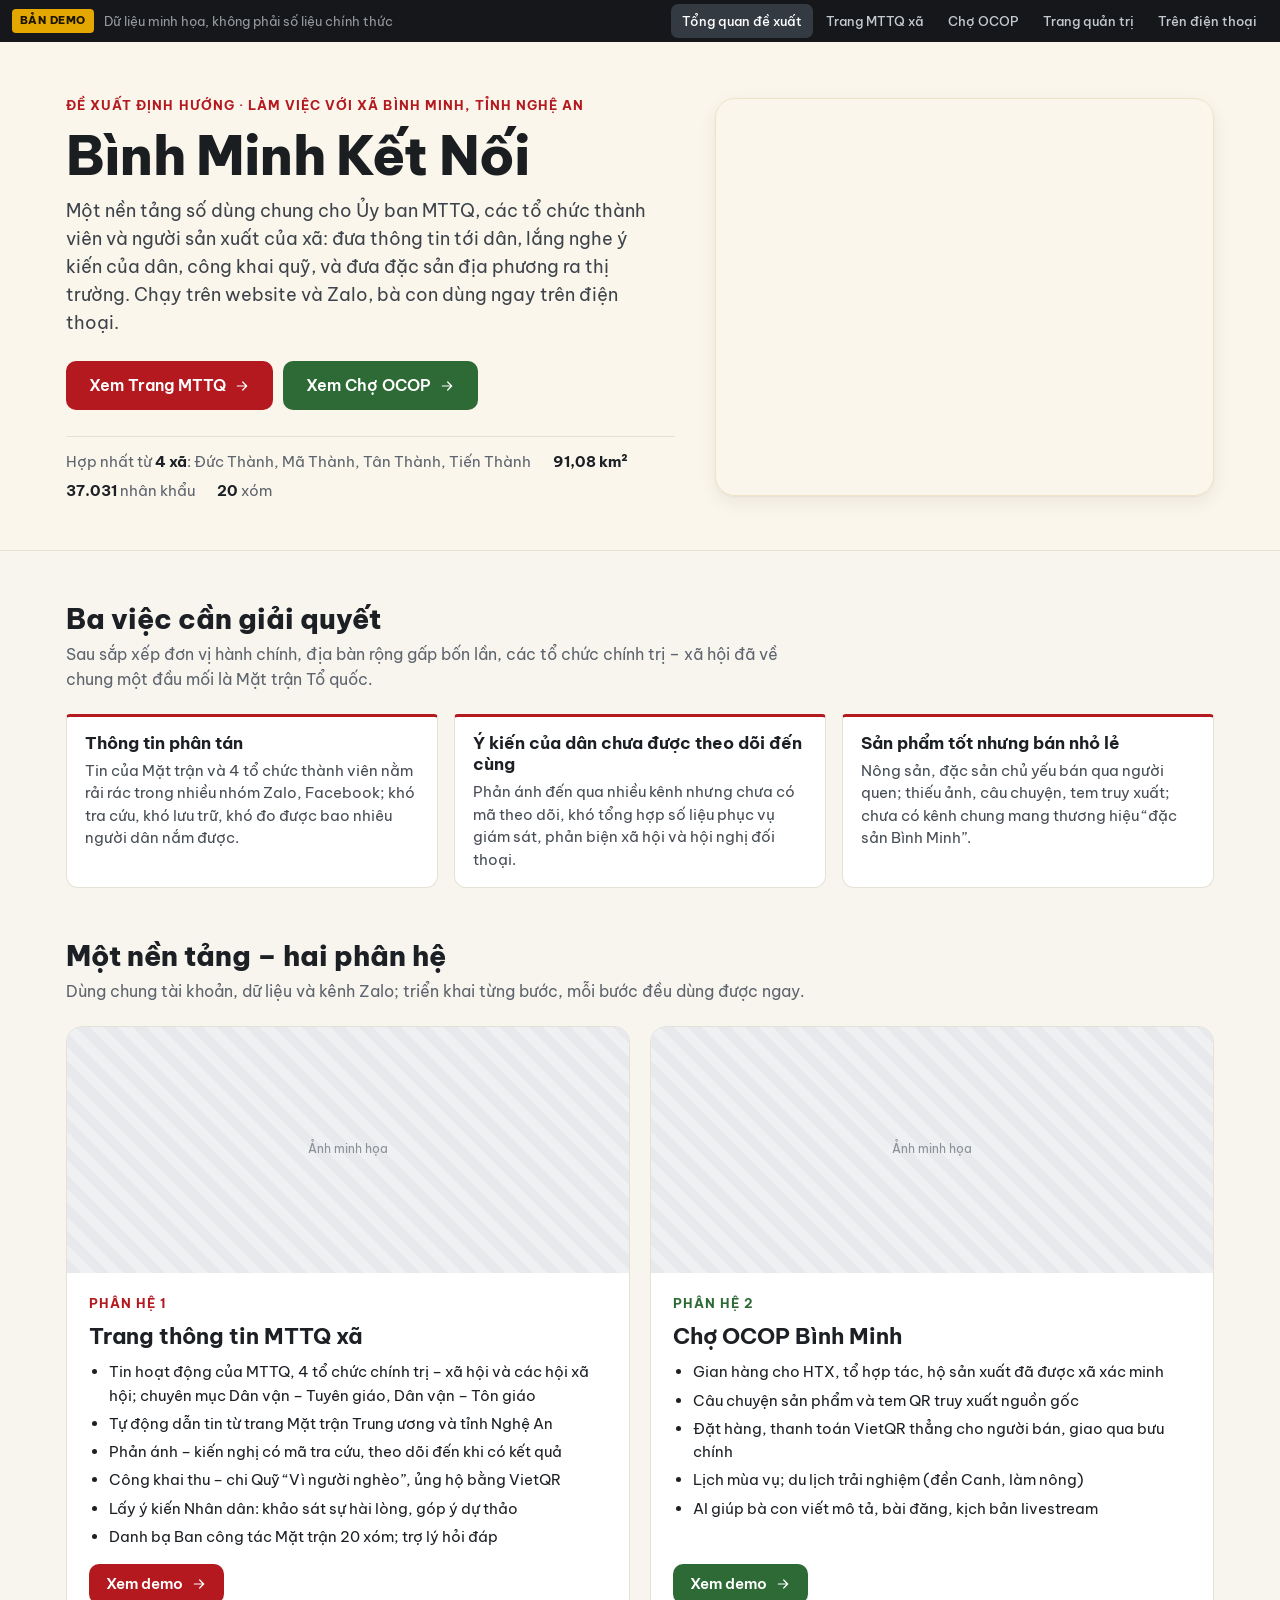
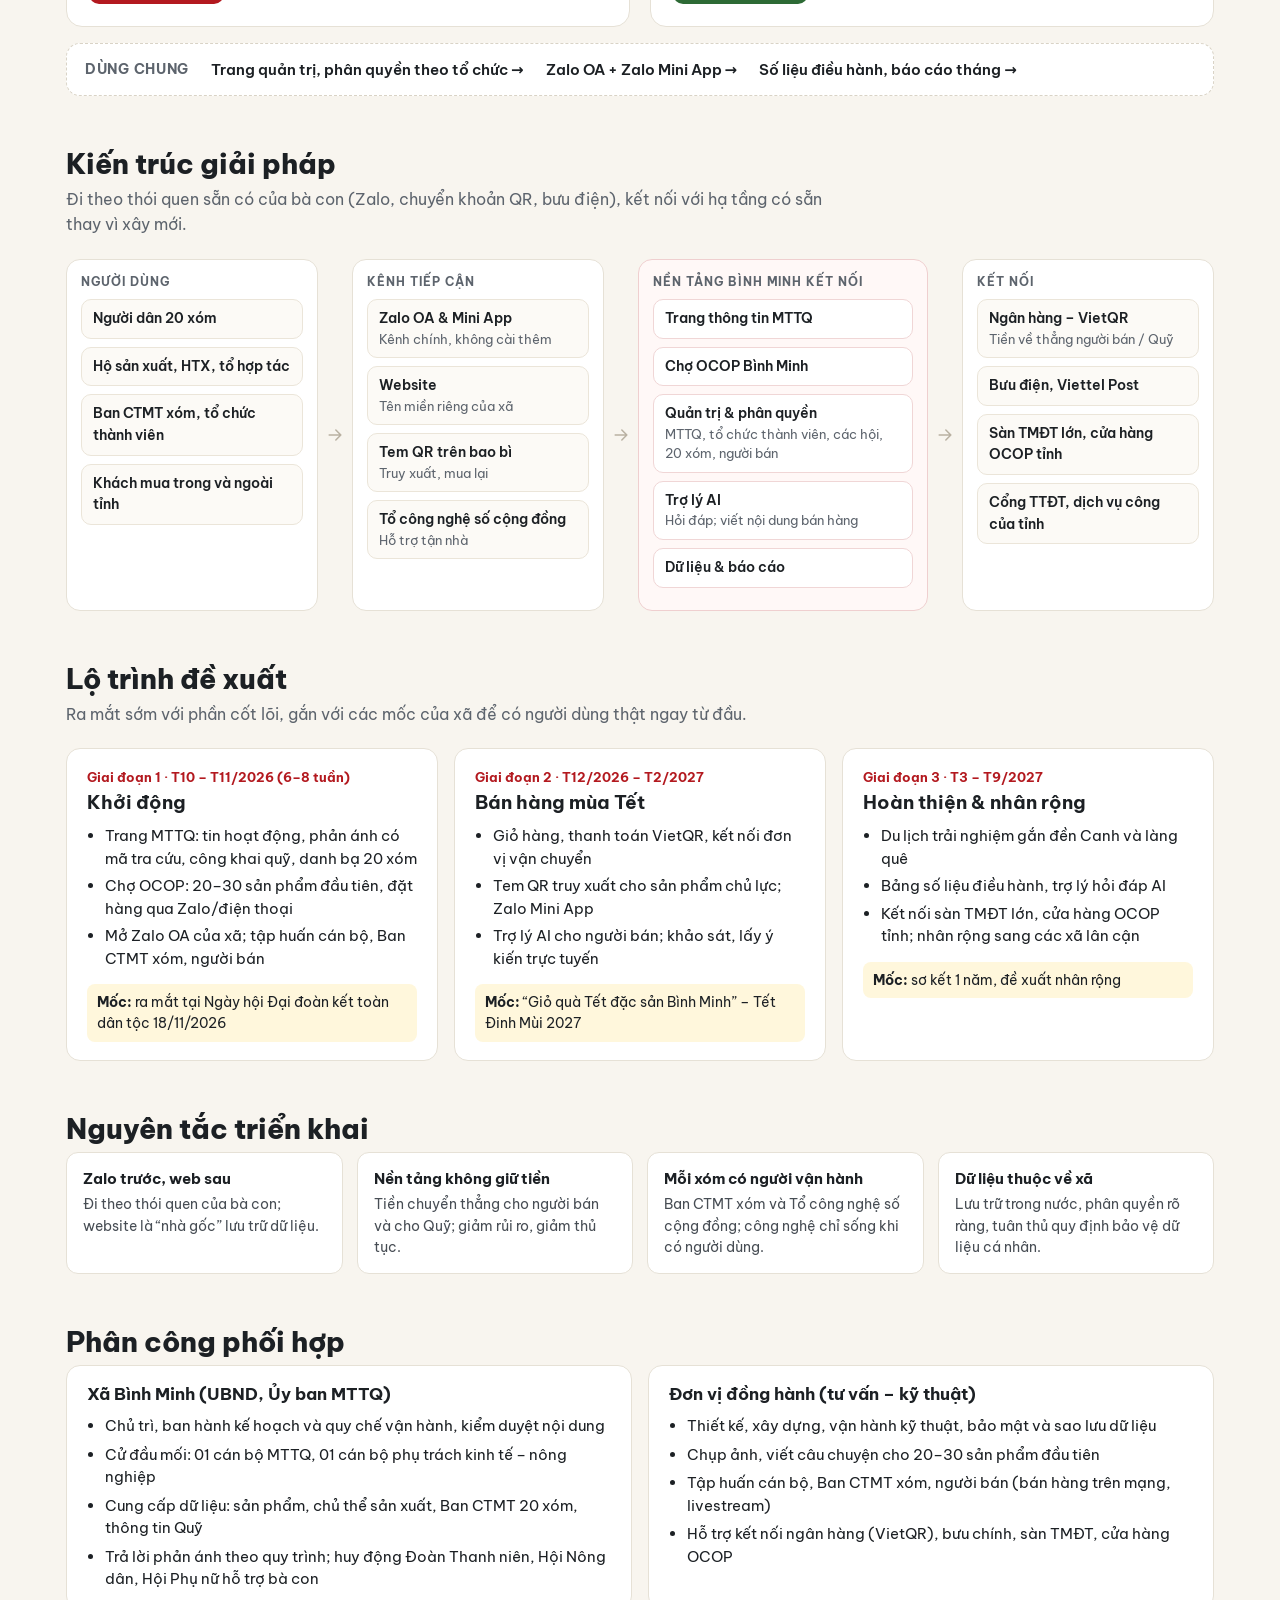
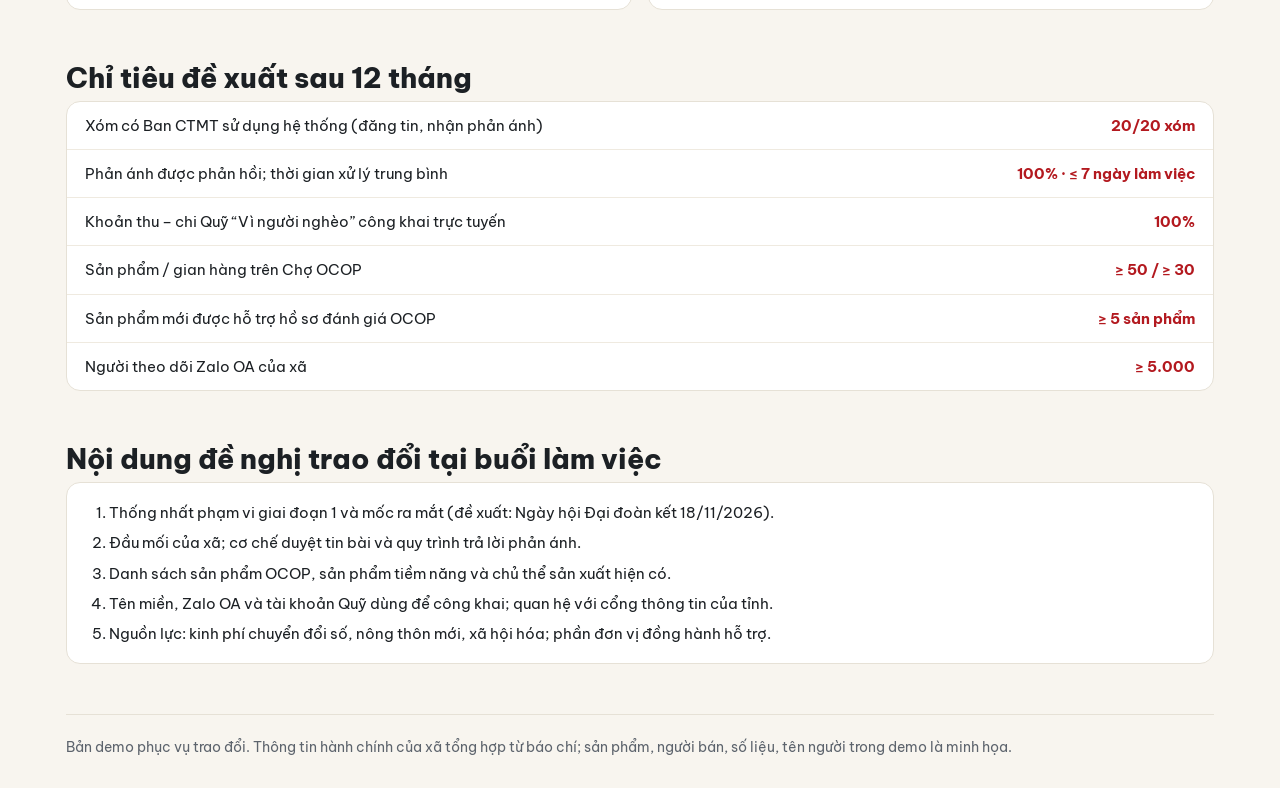
==== commit e081b0b9: "Logo MTTQ hoa sen, 20 xóm, dẫn tin Mặt trận TW/tỉnh, hội xã hội, menu Dân vận - Băng rôn nền trống đ" ====
--- a/index.html
+++ b/index.html
@@ -8,19 +8,20 @@
 <title>Bình Minh Kết Nối – bản demo</title>
 <link rel="preconnect" href="https://fonts.googleapis.com">
 <link rel="preconnect" href="https://fonts.gstatic.com" crossorigin>
-<link rel="stylesheet" href="https://fonts.googleapis.com/css2?family=Be+Vietnam+Pro:wght@400;500;600;700;800&family=Roboto:wght@400;500;700;900&display=swap">
-<link rel="stylesheet" href="styles.css?v=3">
-<link rel="stylesheet" href="gov.css?v=3">
+<link rel="stylesheet" href="https://fonts.googleapis.com/css2?family=Be+Vietnam+Pro:wght@400;500;600;700;800&family=Roboto:wght@400;500;700;900&family=Noto+Serif:wght@700;800;900&display=swap">
+<link rel="stylesheet" href="styles.css?v=4">
+<link rel="stylesheet" href="gov.css?v=4">
 </head>
 <body>
 <div id="app"></div>
 <div id="chat-root"></div>
 <div id="modal-root"></div>
 <div class="toast" id="toast" role="status" aria-live="polite"></div>
-<script src="data.js?v=3"></script>
-<script src="art.js?v=3"></script>
-<script src="photos.js?v=3"></script>
-<script src="gov.js?v=3"></script>
-<script src="app.js?v=3"></script>
+<script src="data.js?v=4"></script>
+<script src="art.js?v=4"></script>
+<script src="photos.js?v=4"></script>
+<script src="feeds.js?v=4"></script>
+<script src="gov.js?v=4"></script>
+<script src="app.js?v=4"></script>
 </body>
 </html>
--- a/gov.css
+++ b/gov.css
@@ -34,28 +34,25 @@
 .g-topbar nav a:first-child { border-left: 0; }
 .g-topbar nav a:hover { color: var(--gr); }
 
-.g-banner { position: relative; height: 150px; overflow: hidden; background: var(--gr); }
-.g-banner .bg { position: absolute; inset: 0; }
-.g-banner .bg img { width: 100%; height: 100%; object-fit: cover; object-position: center 65%; }
-.g-banner::before { content: ""; position: absolute; inset: 0; z-index: 1; background: linear-gradient(90deg, rgba(160, 10, 18, .97) 0%, rgba(176, 16, 24, .9) 42%, rgba(176, 16, 24, .45) 72%, rgba(176, 16, 24, .2) 100%); }
-.g-banner .drum { position: absolute; z-index: 1; left: -60px; top: 50%; width: 330px; height: 330px; transform: translateY(-50%); opacity: .1; }
-.g-banner .drum svg { width: 100%; height: 100%; }
-.g-banner .in { position: relative; z-index: 2; display: flex; align-items: center; gap: 18px; height: 100%; }
-.g-banner .emb { width: 96px; height: 96px; flex: none; filter: drop-shadow(0 2px 4px rgba(0, 0, 0, .35)); }
-.g-banner .emb svg { width: 100%; height: 100%; }
-.g-banner .ttl { color: #fff; text-shadow: 0 2px 3px rgba(0, 0, 0, .45); }
-.g-banner .l1 { font-size: 19px; font-weight: 700; text-transform: uppercase; letter-spacing: .02em; }
-.g-banner .l2 { font-size: 44px; font-weight: 900; color: var(--gy); line-height: 1.08; letter-spacing: .02em; }
-.g-banner .l3 { font-size: 14px; text-transform: uppercase; letter-spacing: .08em; opacity: .95; margin-top: 2px; }
-.g-banner .slogan { margin-left: auto; text-align: right; color: #fff; font-style: italic; font-size: 14.5px; line-height: 1.45; text-shadow: 0 1px 3px rgba(0, 0, 0, .6); background: rgba(120, 6, 12, .55); padding: 10px 16px; border-right: 3px solid var(--gy); }
-.g-banner .slogan b { display: block; font-style: normal; color: var(--gy); font-size: 17px; }
+.g-banner { position: relative; height: 150px; overflow: hidden; background: #f7d417 url(banner-bg.jpg) center / auto 100% repeat-x; border-bottom: 1px solid #e0b400; }
+.g-banner::before { content: ""; position: absolute; inset: 0; z-index: 1; background: radial-gradient(ellipse 52% 95% at 30% 50%, rgba(255, 244, 170, .82), rgba(255, 238, 130, .35) 60%, rgba(255, 230, 90, 0) 100%); }
+.g-banner .in { position: relative; z-index: 2; display: flex; align-items: center; gap: 16px; height: 100%; }
+.g-banner .logo { flex: none; display: block; height: 124px; }
+.g-banner .logo img { height: 100%; width: auto; display: block; filter: drop-shadow(0 2px 3px rgba(120, 60, 0, .3)); }
+.g-banner .ttl { font-family: "Noto Serif", "Times New Roman", serif; color: #d7141f; text-transform: uppercase; line-height: 1.12;
+  text-shadow: 2px 0 0 #fff, -2px 0 0 #fff, 0 2px 0 #fff, 0 -2px 0 #fff, 1.4px 1.4px 0 #fff, -1.4px -1.4px 0 #fff, 1.4px -1.4px 0 #fff, -1.4px 1.4px 0 #fff, 0 3px 6px rgba(120, 50, 0, .35); }
+.g-banner .l1 { font-size: 23px; font-weight: 900; letter-spacing: .01em; }
+.g-banner .l2 { font-size: 40px; font-weight: 900; letter-spacing: .03em; margin-top: 2px; }
+.g-banner .l3 { font-family: "Be Vietnam Pro", system-ui, sans-serif; font-size: 13.5px; font-weight: 800; letter-spacing: .14em; color: #8e0c13; margin-top: 6px; text-shadow: 0 0 6px rgba(255, 250, 210, .95), 0 0 2px #fff; }
+.g-banner .slogan { margin-left: auto; text-align: right; color: #fff; font-style: italic; font-size: 14px; line-height: 1.45; background: rgba(176, 16, 24, .9); padding: 10px 16px; border-right: 4px solid #8e0c13; box-shadow: 0 2px 8px rgba(120, 50, 0, .25); }
+.g-banner .slogan b { display: block; font-style: normal; color: #ffe14d; font-size: 17px; }
 
 .g-nav { background: linear-gradient(180deg, #c4161f, var(--gr)); border-bottom: 3px solid var(--gy); position: sticky; top: var(--bar); z-index: 40; }
 .g-nav ul { list-style: none; margin: 0; padding: 0; }
 .g-nav .g-wrap > ul { display: flex; }
 .g-nav .g-wrap > ul > li { position: relative; }
-.g-nav .g-wrap > ul > li > a { display: flex; align-items: center; gap: 6px; height: 42px; padding: 0 13px; color: #fff; text-decoration: none; font-weight: 700; font-size: 13.5px; text-transform: uppercase; white-space: nowrap; border-right: 1px solid rgba(255, 255, 255, .16); }
-.g-nav .g-wrap > ul > li:first-child > a { padding: 0 15px; }
+.g-nav .g-wrap > ul > li > a { display: flex; align-items: center; gap: 6px; height: 42px; padding: 0 10.5px; color: #fff; text-decoration: none; font-weight: 700; font-size: 13px; text-transform: uppercase; white-space: nowrap; border-right: 1px solid rgba(255, 255, 255, .16); }
+.g-nav .g-wrap > ul > li:first-child > a { padding: 0 13px; }
 .g-nav .g-wrap > ul > li:hover > a, .g-nav .g-wrap > ul > li.on > a { background: var(--grd); color: var(--gy); }
 .g-nav li.ext { margin-left: auto; }
 .g-nav li.ext > a { color: var(--gy) !important; border-right: 0 !important; }
@@ -239,6 +236,9 @@
 .oc-v { width: 2px; height: 20px; background: #bbb; }
 .oc-row { display: grid; grid-template-columns: repeat(4, 1fr); gap: 10px; width: 100%; border-top: 2px solid #bbb; padding-top: 14px; }
 .oc-row.three { grid-template-columns: repeat(3, 1fr); border-top: 0; padding-top: 10px; }
+.oc-row.five { grid-template-columns: repeat(5, 1fr); border-top: 0; padding-top: 8px; }
+.oc-box.soc { background: #fffbe6; border-color: #e3c25a; color: #7a5a00; font-size: 13.5px; display: flex; align-items: center; justify-content: center; }
+.oc-cap { align-self: flex-start; margin: 16px 0 0; font-size: 12.5px; font-weight: 800; letter-spacing: .06em; text-transform: uppercase; color: #777; }
 .camps { display: grid; gap: 12px; }
 .campc { display: grid; grid-template-columns: 170px 1fr; gap: 14px; border: 1px solid #ddd; padding: 10px; }
 .campc .art { aspect-ratio: 4 / 3; }
@@ -250,8 +250,8 @@
 .gov .fund-box + .g-blk { margin-top: 22px; }
 
 .g-foot { background: #8e0c13; color: #f3dada; margin-top: 30px; font-size: 14px; border-top: 4px solid var(--gy); }
-.g-foot .in { display: grid; grid-template-columns: 80px 1fr auto; gap: 20px; padding-top: 24px; padding-bottom: 20px; align-items: start; }
-.g-foot .emb svg { width: 72px; height: 72px; }
+.g-foot .in { display: grid; grid-template-columns: 130px 1fr auto; gap: 20px; padding-top: 24px; padding-bottom: 20px; align-items: start; }
+.g-foot .emb img { width: 130px; height: auto; display: block; }
 .g-foot h4 { color: var(--gy); font-size: 15px; text-transform: uppercase; margin-bottom: 8px; line-height: 1.4; }
 .g-foot p { margin: 3px 0; }
 .g-foot .links { display: grid; grid-template-columns: 1fr 1fr; gap: 4px 22px; }
@@ -276,11 +276,15 @@
 }
 @media (max-width: 640px) {
   .g-topbar nav a:not(:last-child) { display: none; }
-  .g-banner { height: 104px; }
-  .g-banner .emb { width: 58px; height: 58px; }
-  .g-banner .l1 { font-size: 11.5px; }
-  .g-banner .l2 { font-size: 27px; }
-  .g-banner .l3 { font-size: 10.5px; }
+  .g-banner { height: 96px; }
+  .g-banner .in { gap: 8px; }
+  .g-banner .logo { height: 50px; }
+  .g-banner .ttl { white-space: nowrap; min-width: 0; }
+  .g-banner .ttl { text-shadow: 1.2px 0 0 #fff, -1.2px 0 0 #fff, 0 1.2px 0 #fff, 0 -1.2px 0 #fff, 0 2px 4px rgba(120, 50, 0, .3); }
+  .g-banner .l1 { font-size: 10px; letter-spacing: 0; }
+  .g-banner .l2 { font-size: 23px; }
+  .g-banner .l3 { font-size: 10px; letter-spacing: .08em; margin-top: 3px; }
+  .g-banner .l3 span { display: none; }
   .g-subbar .mask { display: none; }
   .g-search { flex: 1; width: auto; }
   .g-quick { grid-template-columns: 1fr 1fr; }
@@ -292,15 +296,15 @@
   .g-promo .t { font-size: 15px; padding: 0 14px; }
   .g-art h1 { font-size: 21px; }
   .g-info th { width: 120px; }
-  .oc-row, .oc-row.three { grid-template-columns: 1fr 1fr; }
+  .oc-row, .oc-row.three, .oc-row.five { grid-template-columns: 1fr 1fr; }
   .campc { grid-template-columns: 1fr; }
   .gov .fund-row { grid-template-columns: 1fr 1fr !important; }
 }
 .gov .tbl td:first-child b { white-space: nowrap; }
 
 /* Sơ đồ tổ chức: chân nối, thẻ Ban Thường trực */
-.oc-row:not(.three) > .oc-box { position: relative; }
-.oc-row:not(.three) > .oc-box::before { content: ""; position: absolute; left: 50%; top: -16px; width: 2px; height: 14px; background: #bbb; }
+.oc-row:not(.three):not(.five) > .oc-box { position: relative; }
+.oc-row:not(.three):not(.five) > .oc-box::before { content: ""; position: absolute; left: 50%; top: -16px; width: 2px; height: 14px; background: #bbb; }
 .g-people { display: grid; grid-template-columns: repeat(4, 1fr); gap: 14px; margin-bottom: 16px; }
 .person { border: 1px solid #ddd; text-align: center; padding: 14px 10px 12px; }
 .ava-ph { width: 96px; height: 120px; margin: 0 auto 10px; background: #eef0f3; display: grid; place-items: center; color: #b5bcc4; border: 1px solid #e1e4e8; }
@@ -391,3 +395,48 @@
   .g-nav .g-wrap > ul > li:first-child > a::after { content: "Trang chủ"; }
   .g-nav li.ext { margin-left: 0; }
 }
+
+/* Biểu trưng hoa sen ở trang quản trị */
+.adm-side .brand .emblem { width: auto; height: 34px; }
+.adm-side .brand .emblem img { height: 100%; width: auto; display: block; }
+
+/* Dẫn tin Mặt trận Trung ương và tỉnh */
+.g-feeds { display: grid; grid-template-columns: 1fr 1fr; gap: 16px; }
+.g-fcol { border: 1px solid #e3d3a0; border-top: 3px solid var(--gr); background: #fffdf5; padding: 12px 14px 6px; min-width: 0; }
+.g-fsrc { display: flex; align-items: center; gap: 10px; padding-bottom: 10px; border-bottom: 1px dashed #e0cf98; }
+.g-fsrc img { height: 30px; width: auto; flex: none; }
+.g-fsrc b { display: block; color: var(--gr); font-size: 14.5px; line-height: 1.3; }
+.g-fsrc a { font-size: 12.5px; color: #8a6d1a; text-decoration: none; }
+.g-fsrc a:hover { text-decoration: underline; }
+.g-feed { list-style: none; margin: 0; padding: 0; }
+.g-feed li { padding: 8px 0 8px 14px; border-bottom: 1px solid #f0e6c4; position: relative; font-size: 14.5px; line-height: 1.45; }
+.g-feed li:last-child { border-bottom: 0; }
+.g-feed li::before { content: ""; position: absolute; left: 2px; top: 15px; width: 5px; height: 5px; background: var(--gr); }
+.g-feed a { color: #222; text-decoration: none; font-weight: 600; }
+.g-feed a:hover { color: var(--gr); }
+.g-feed a::after { content: " ↗"; font-weight: 400; color: #b08a2a; font-size: 12px; }
+.g-feed time { color: #888; font-size: 12.5px; white-space: nowrap; }
+.g-fnote { margin: 8px 0 0; font-size: 12.5px; color: #777; display: flex; align-items: center; gap: 5px; }
+.g-howto { margin-top: 18px; border-left: 4px solid var(--gy); background: #fafafa; padding: 12px 16px; font-size: 14.5px; }
+.g-howto ul { margin: 6px 0 0; padding-left: 20px; }
+.g-howto li { margin: 4px 0; }
+.s-feed .src { display: block; font-size: 12px; text-transform: uppercase; letter-spacing: .05em; color: var(--gr); margin: 8px 0 2px; }
+.s-feed .g-feed li { font-size: 13.5px; padding: 6px 0 6px 12px; }
+.s-feed .g-feed li::before { top: 13px; }
+.s-feed .g-feed a { font-weight: 500; }
+
+/* Các hội xã hội */
+.g-soc { display: grid; grid-template-columns: repeat(5, 1fr); gap: 8px; margin-bottom: 14px; }
+.g-soc a { display: flex; flex-direction: column; align-items: center; gap: 6px; text-align: center; padding: 12px 8px; border: 1px solid #e6d9ad; background: #fffbea; color: #6b4e00; font-weight: 700; font-size: 13px; line-height: 1.3; text-decoration: none; }
+.g-soc a:hover { border-color: var(--gr); color: var(--gr); background: #fff; }
+.g-soc span { width: 38px; height: 38px; border-radius: 50%; background: var(--gr); color: var(--gy); display: grid; place-items: center; }
+.g-soc span .ic { width: 19px; height: 19px; }
+
+@media (max-width: 900px) {
+  .g-feeds { grid-template-columns: minmax(0, 1fr); }
+  .g-soc { grid-template-columns: repeat(3, 1fr); }
+}
+@media (max-width: 640px) {
+  .g-soc { grid-template-columns: 1fr 1fr; }
+  .g-foot .emb img { width: 110px; }
+}
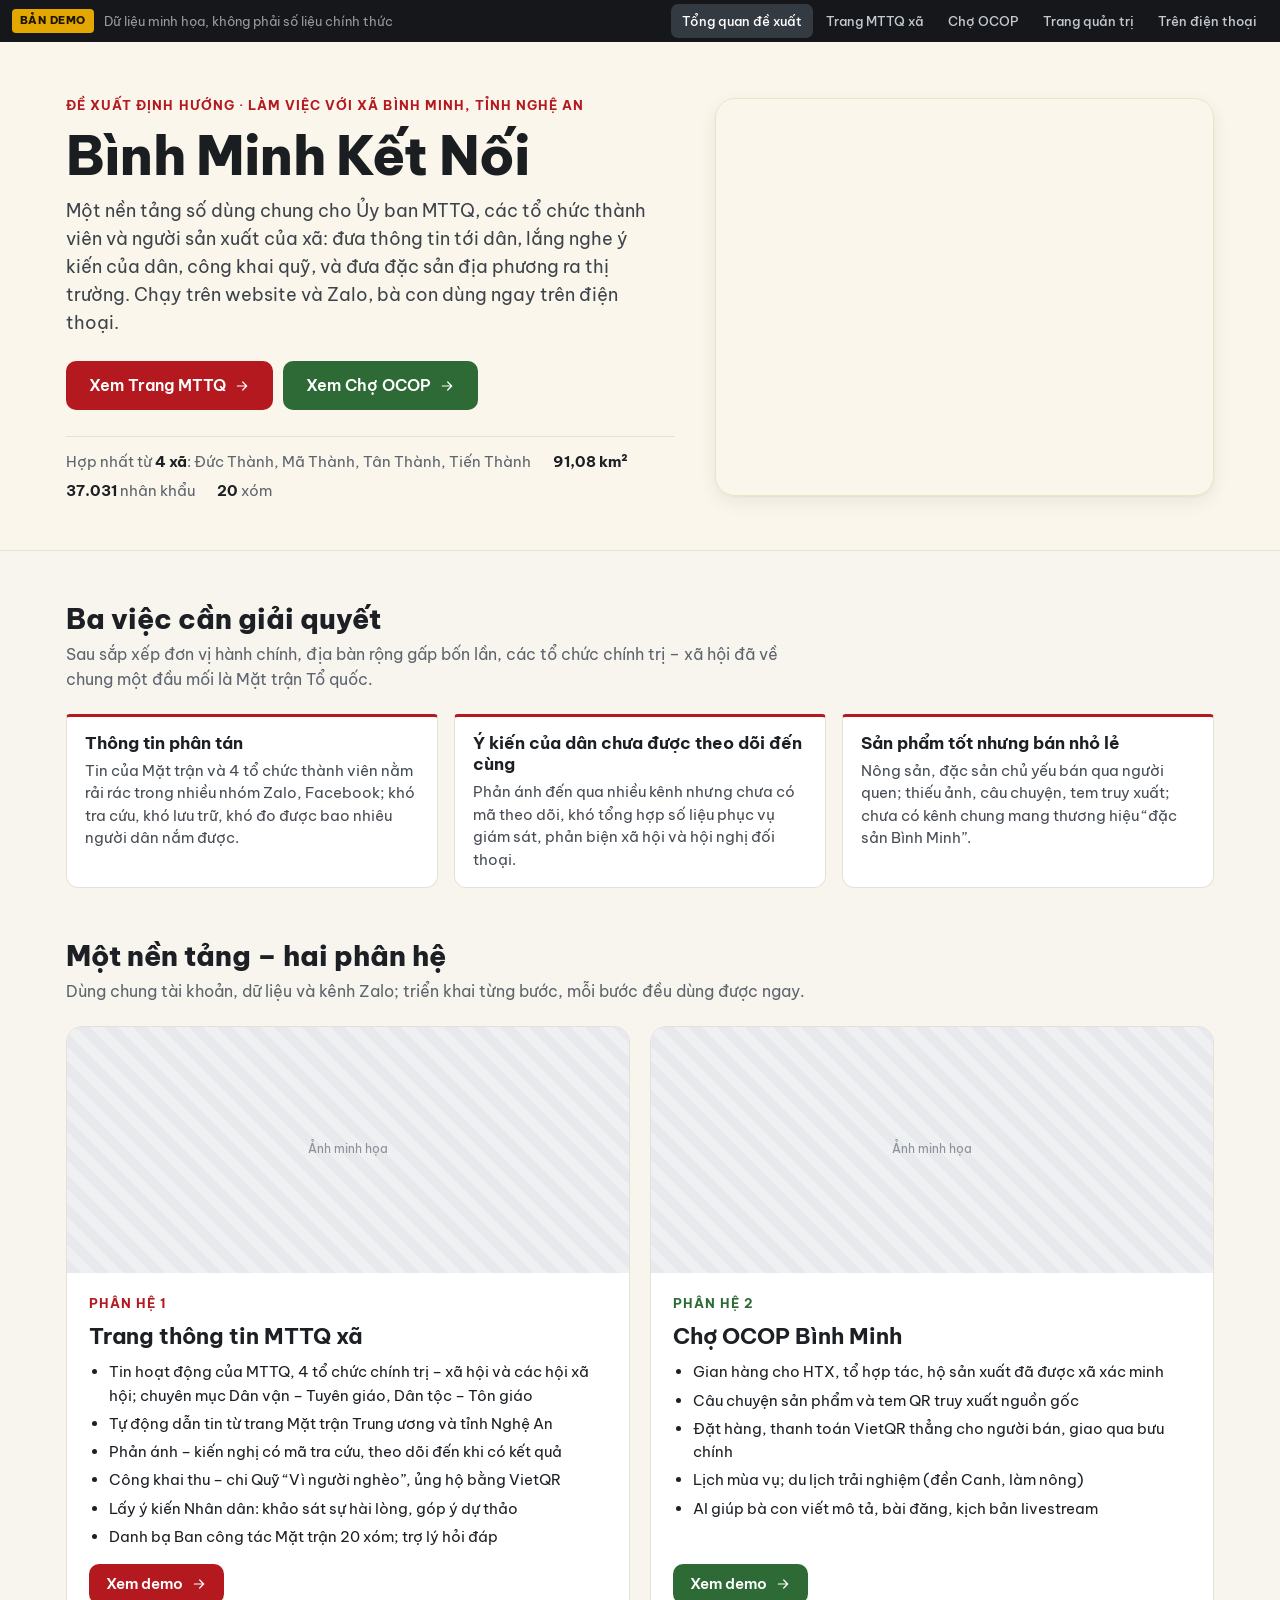
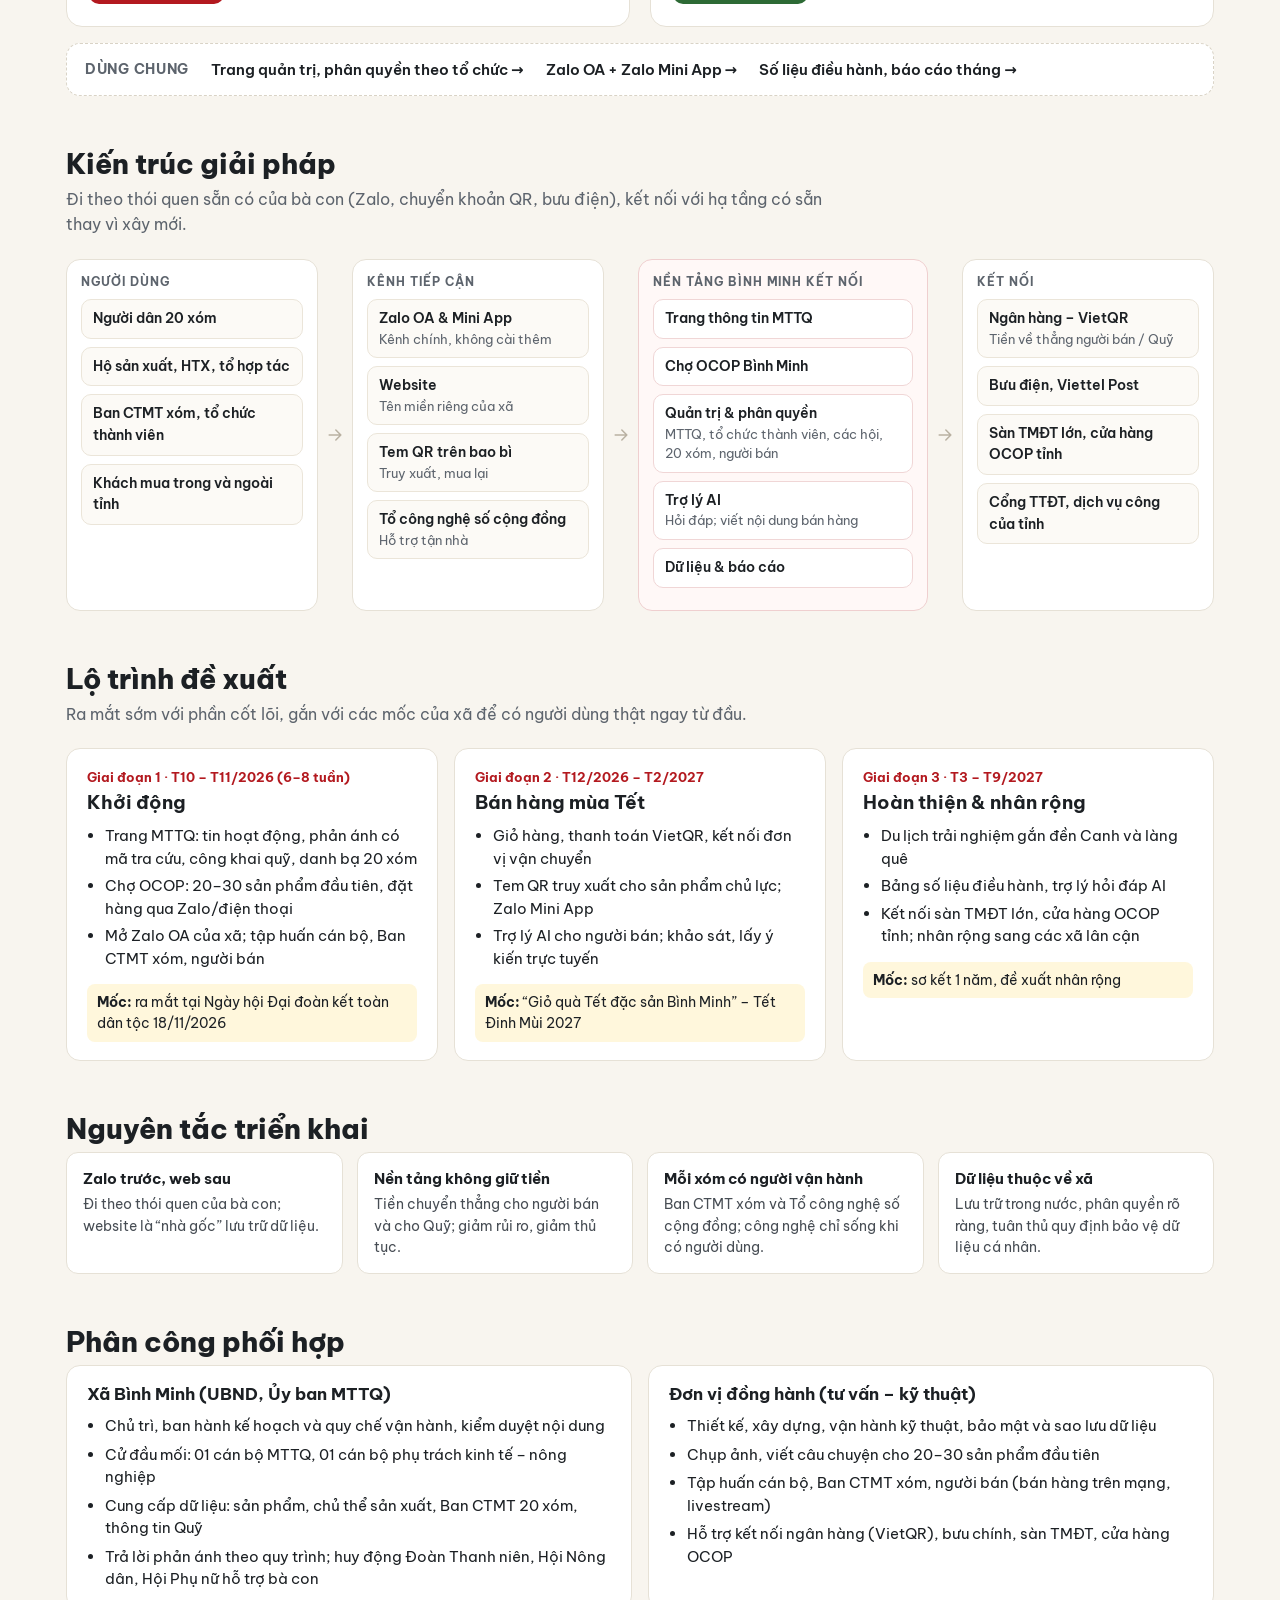
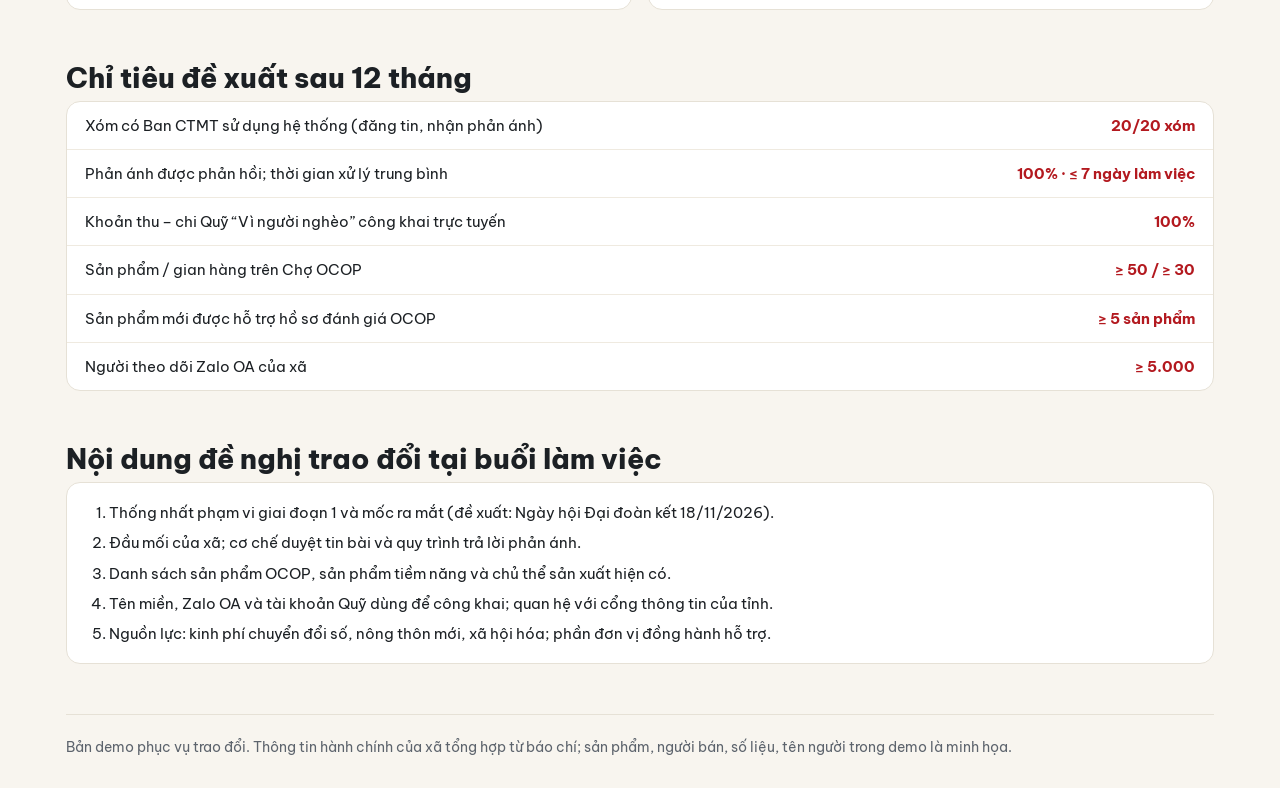
==== commit c7a6f8ad: "Đổi chuyên mục Dân vận – Tôn giáo thành Dân tộc – Tôn giáo Co-Authored-By: Claude Opus 5.5 <noreply@" ====
--- a/index.html
+++ b/index.html
@@ -9,19 +9,19 @@
 <link rel="preconnect" href="https://fonts.googleapis.com">
 <link rel="preconnect" href="https://fonts.gstatic.com" crossorigin>
 <link rel="stylesheet" href="https://fonts.googleapis.com/css2?family=Be+Vietnam+Pro:wght@400;500;600;700;800&family=Roboto:wght@400;500;700;900&family=Noto+Serif:wght@700;800;900&display=swap">
-<link rel="stylesheet" href="styles.css?v=4">
-<link rel="stylesheet" href="gov.css?v=4">
+<link rel="stylesheet" href="styles.css?v=5">
+<link rel="stylesheet" href="gov.css?v=5">
 </head>
 <body>
 <div id="app"></div>
 <div id="chat-root"></div>
 <div id="modal-root"></div>
 <div class="toast" id="toast" role="status" aria-live="polite"></div>
-<script src="data.js?v=4"></script>
-<script src="art.js?v=4"></script>
-<script src="photos.js?v=4"></script>
-<script src="feeds.js?v=4"></script>
-<script src="gov.js?v=4"></script>
-<script src="app.js?v=4"></script>
+<script src="data.js?v=5"></script>
+<script src="art.js?v=5"></script>
+<script src="photos.js?v=5"></script>
+<script src="feeds.js?v=5"></script>
+<script src="gov.js?v=5"></script>
+<script src="app.js?v=5"></script>
 </body>
 </html>
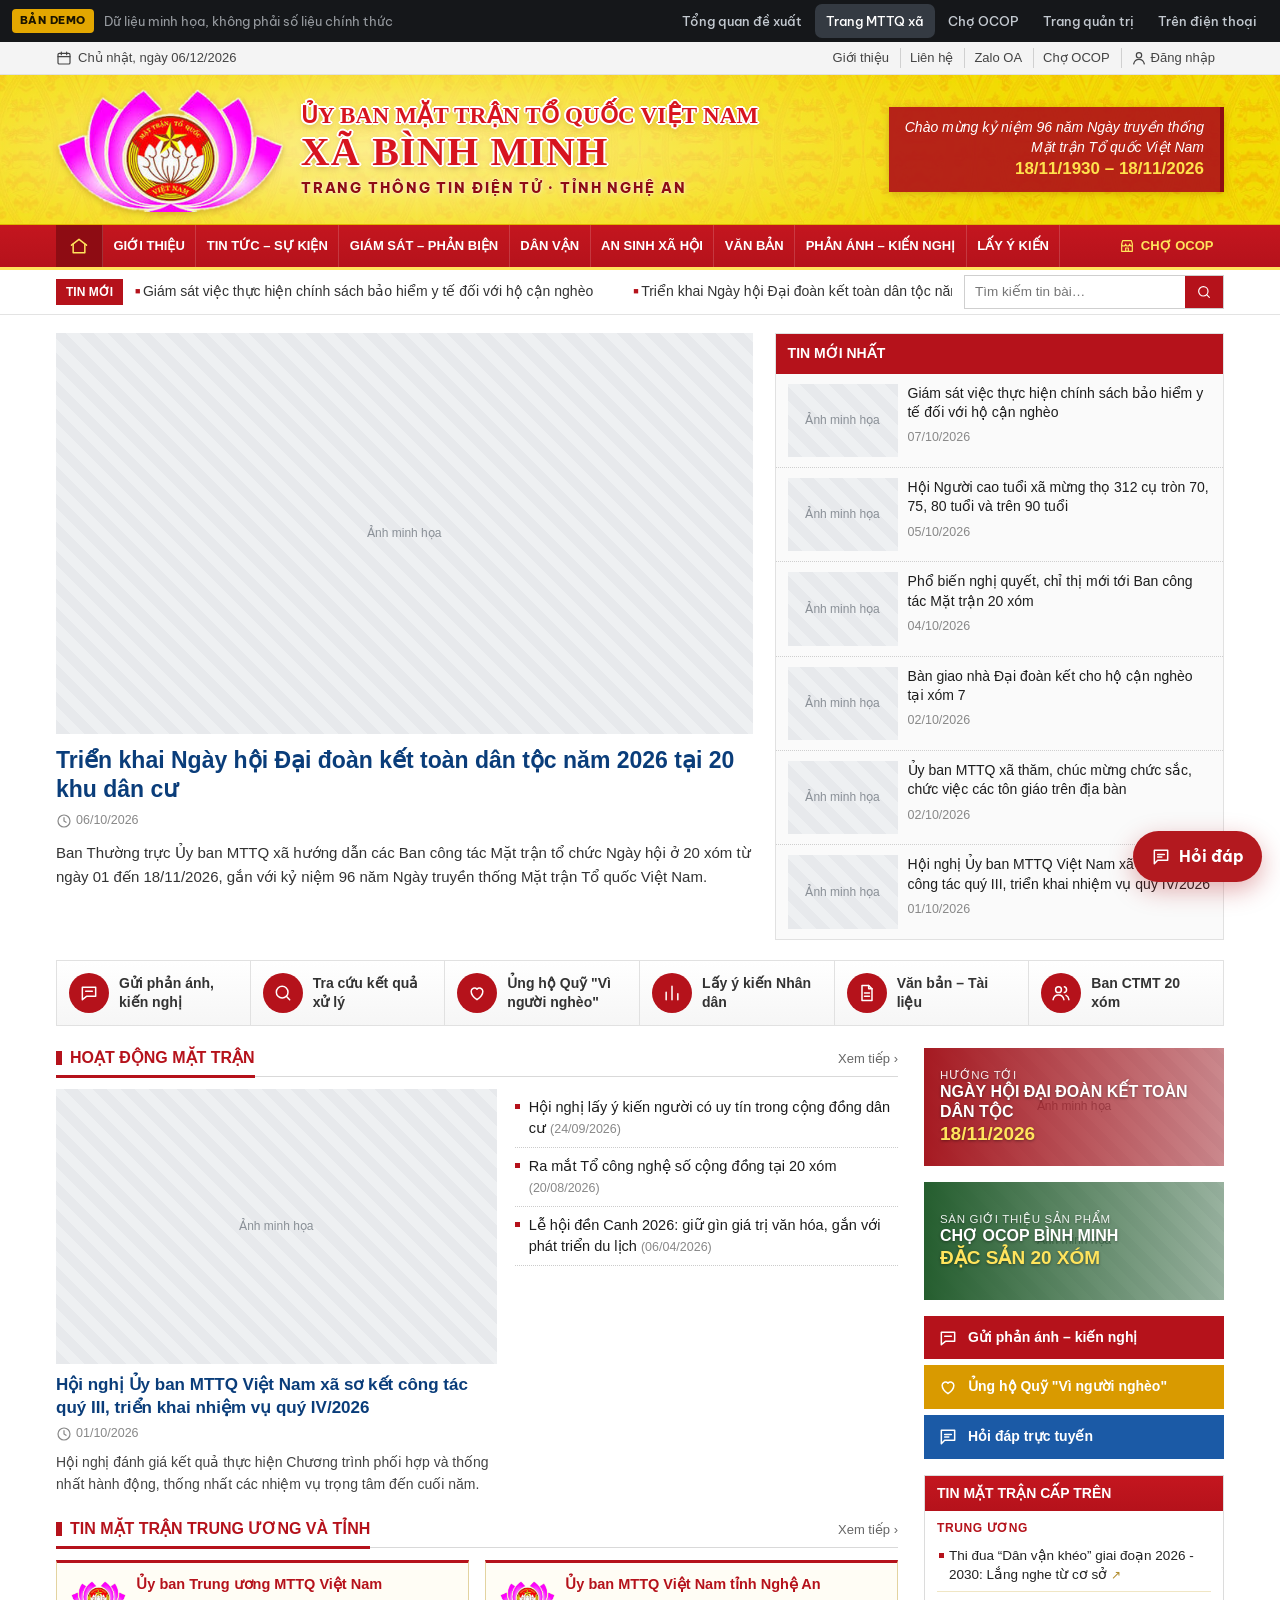
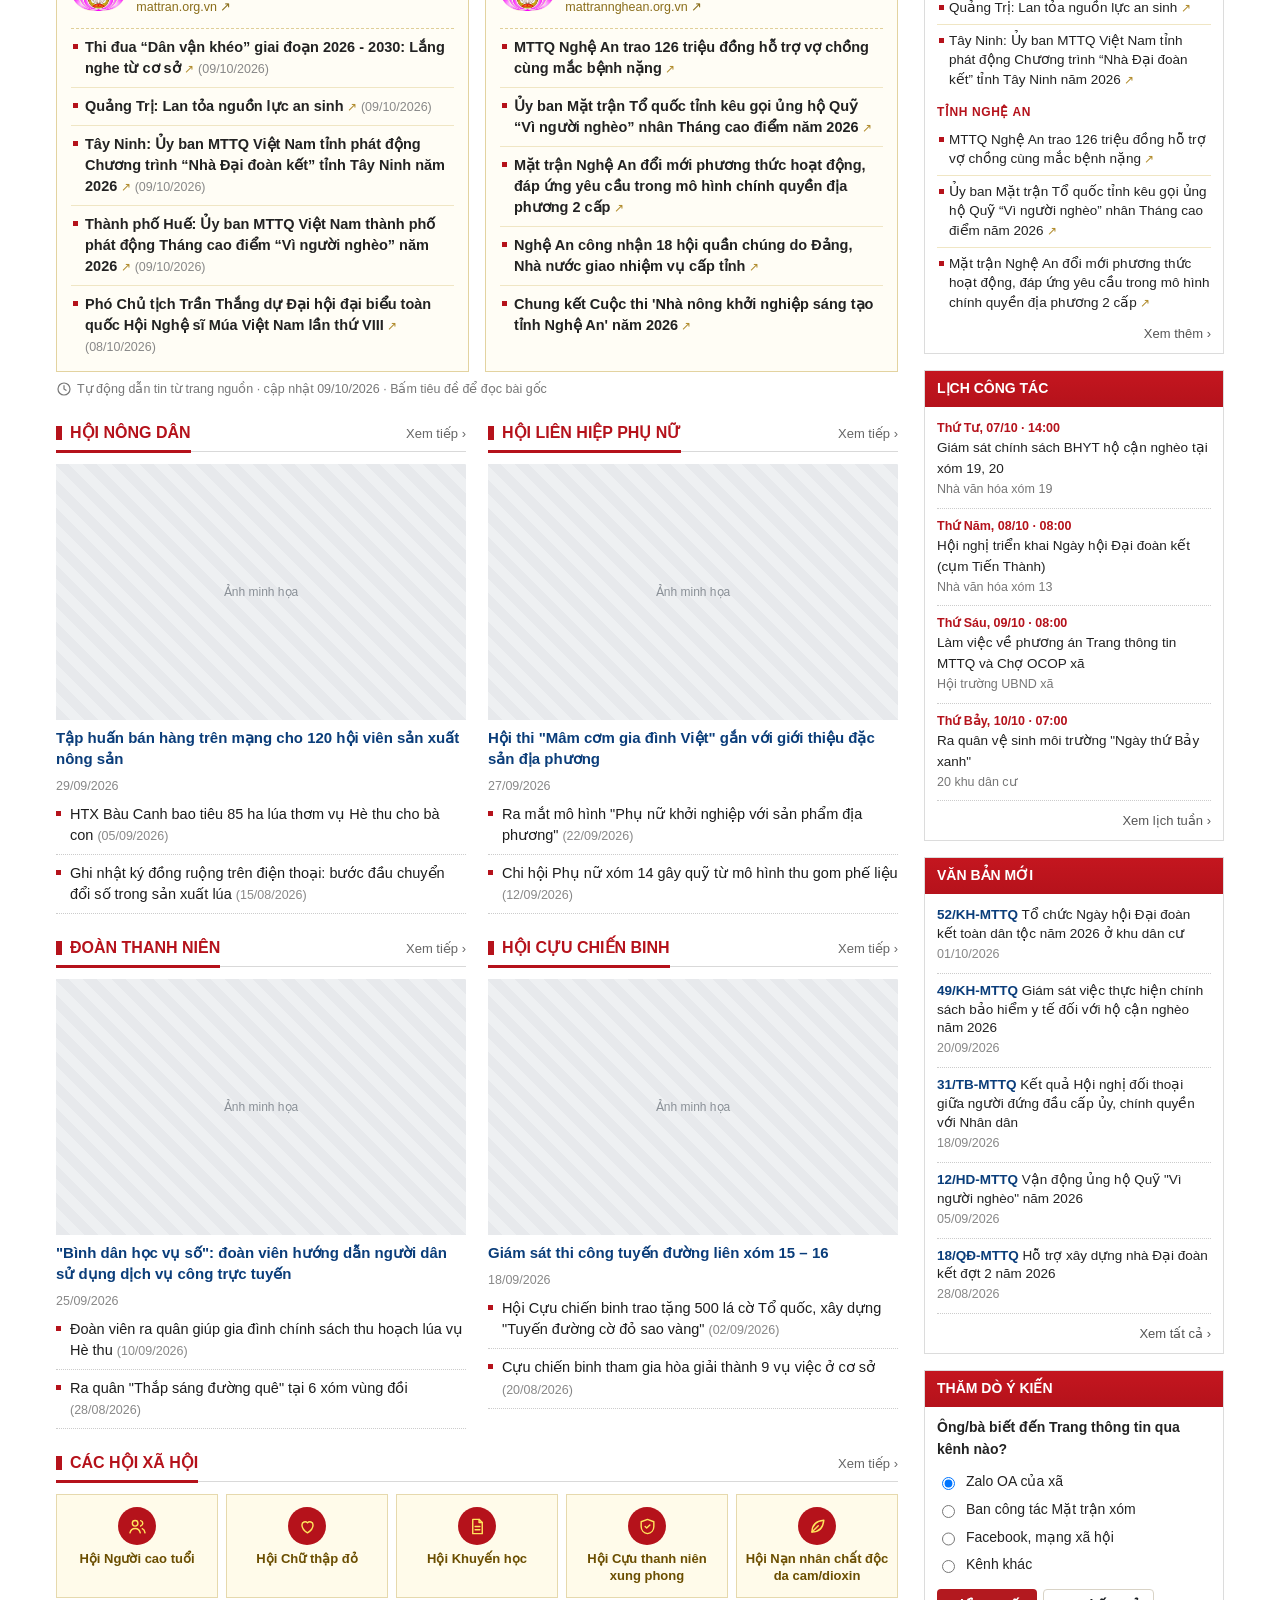
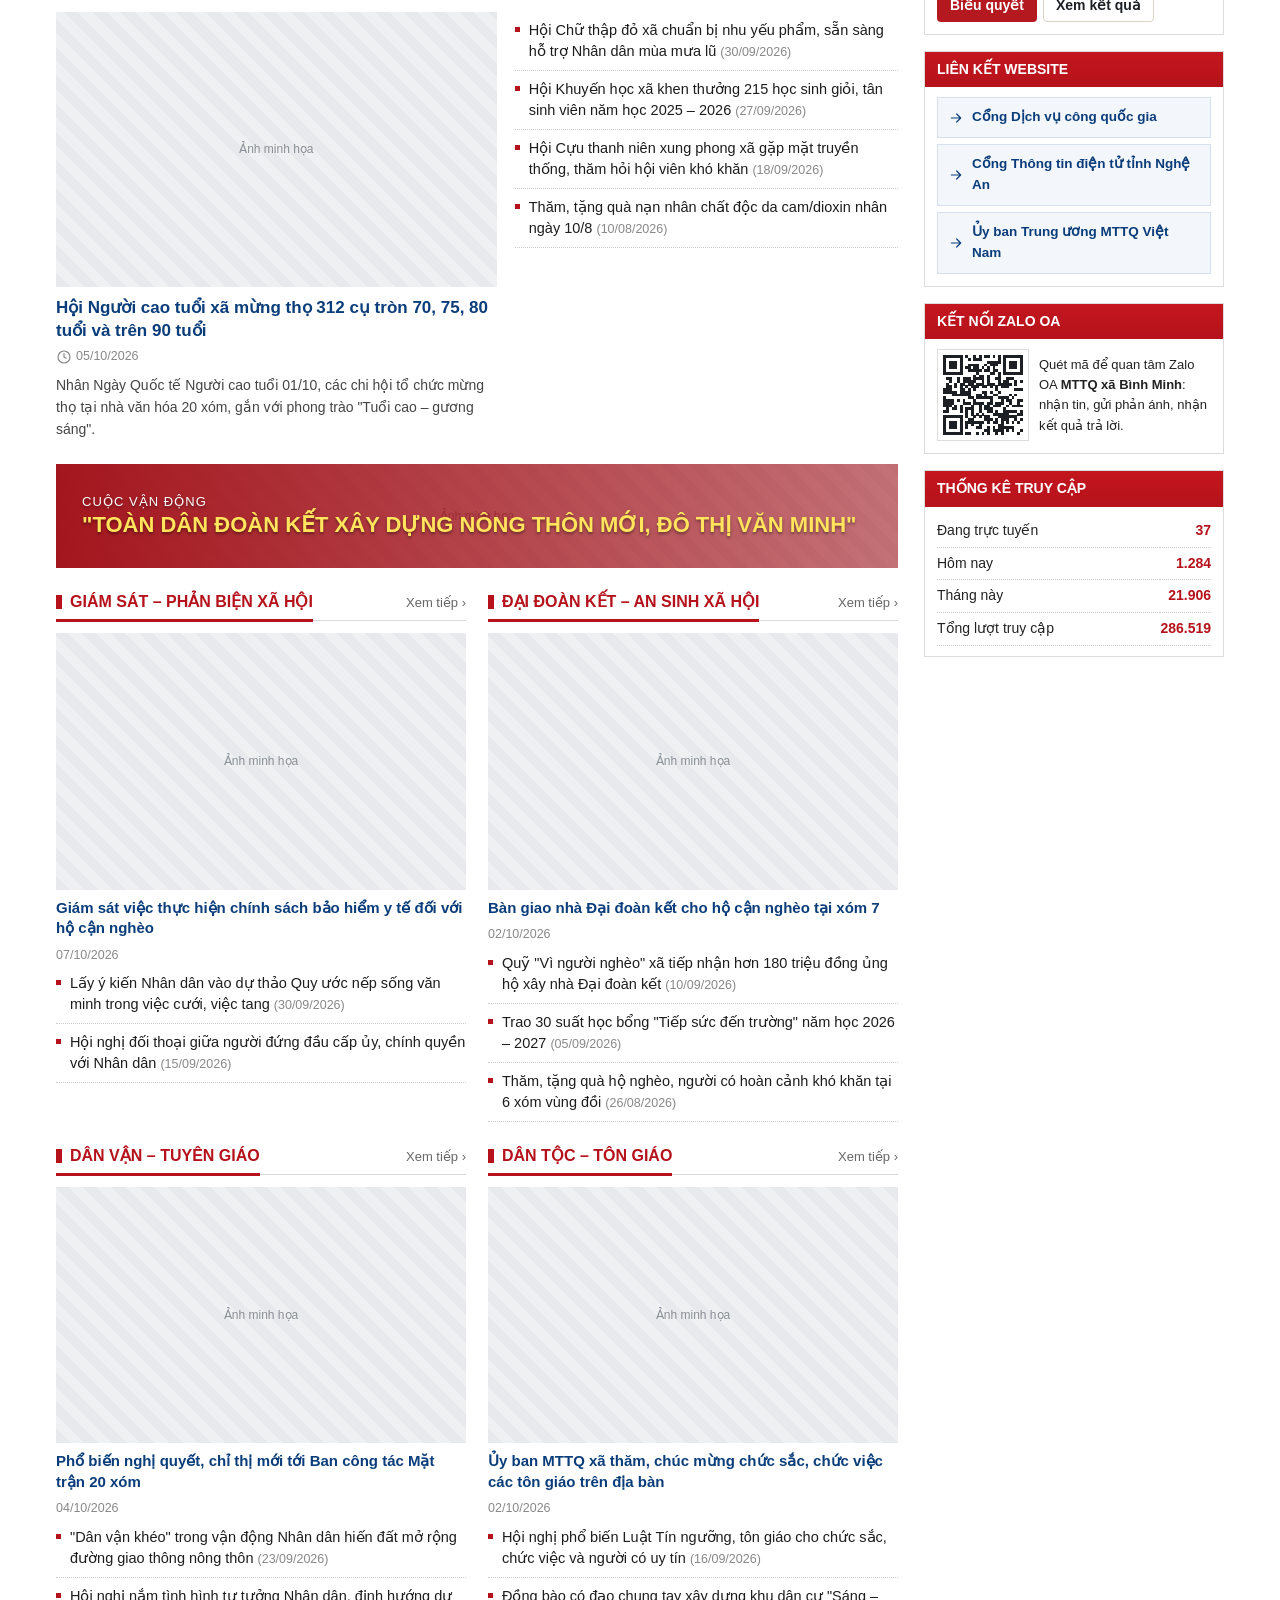
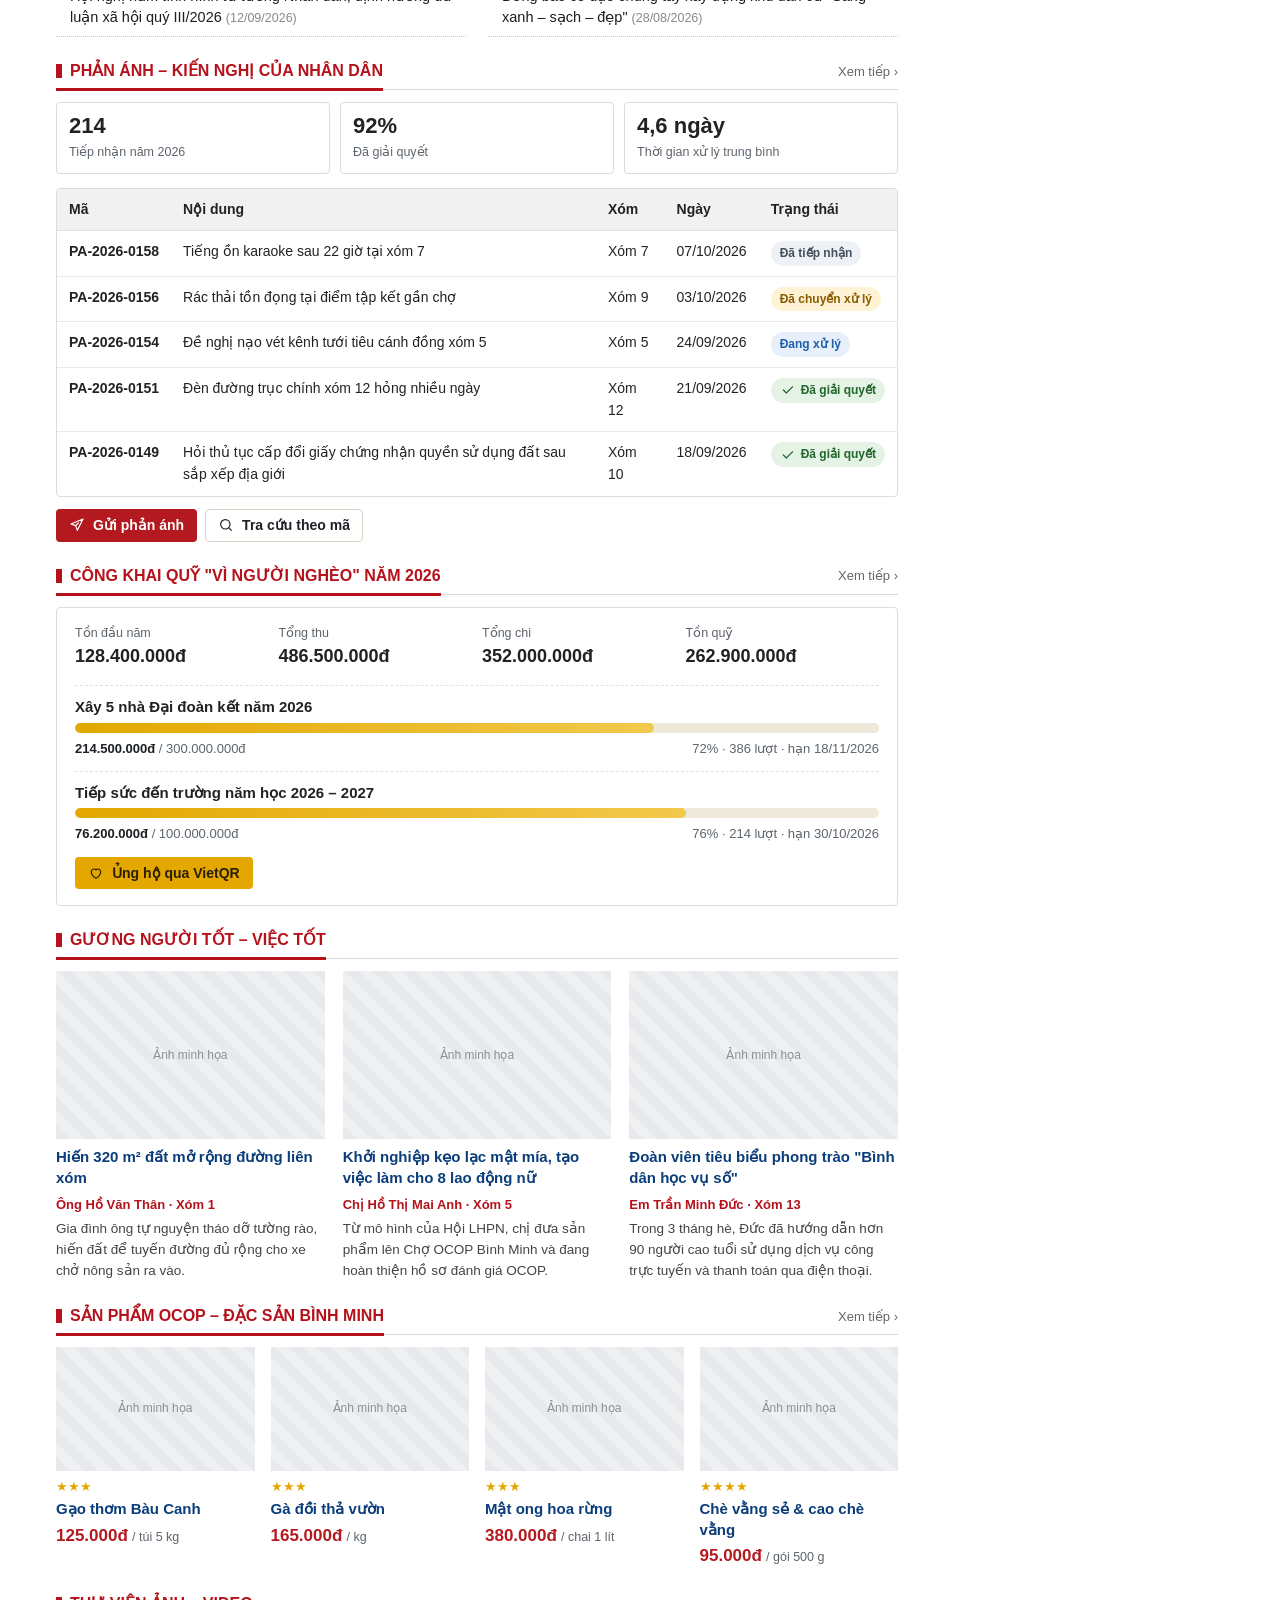
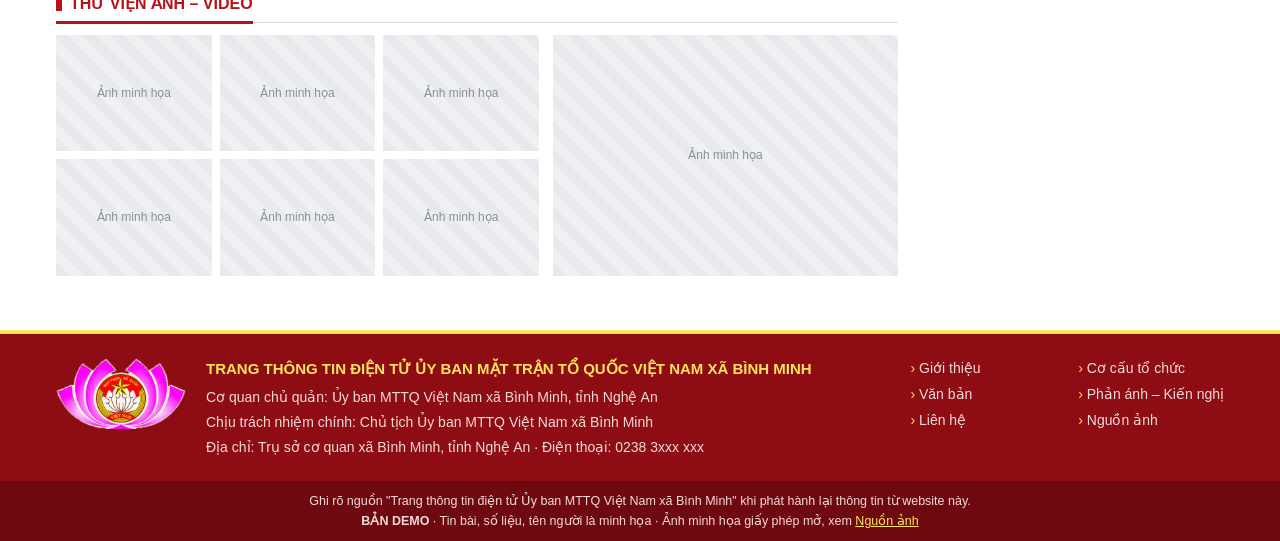
==== commit 149bd1b2: "Trang đầu là Trang thông tin MTTQ; thêm /admin/ làm trang tổng - index.html gốc chạy Trang MTTQ; /mt" ====
--- a/index.html
+++ b/index.html
@@ -4,24 +4,26 @@
 <meta charset="utf-8">
 <meta name="viewport" content="width=device-width,initial-scale=1">
 <meta name="robots" content="noindex, nofollow">
-<meta name="description" content="Bản demo đề xuất của Learn to Leap – không phải trang chính thức của cơ quan nhà nước.">
-<title>Bình Minh Kết Nối – bản demo</title>
+<meta name="description" content="Trang thông tin điện tử Ủy ban MTTQ Việt Nam xã Bình Minh – bản demo đề xuất, không phải trang chính thức của cơ quan nhà nước.">
+<title>Trang thông tin điện tử Ủy ban MTTQ Việt Nam xã Bình Minh – bản demo</title>
+<link rel="icon" href="logo-mttq.png">
 <link rel="preconnect" href="https://fonts.googleapis.com">
 <link rel="preconnect" href="https://fonts.gstatic.com" crossorigin>
 <link rel="stylesheet" href="https://fonts.googleapis.com/css2?family=Be+Vietnam+Pro:wght@400;500;600;700;800&family=Roboto:wght@400;500;700;900&family=Noto+Serif:wght@700;800;900&display=swap">
-<link rel="stylesheet" href="styles.css?v=5">
-<link rel="stylesheet" href="gov.css?v=5">
+<link rel="stylesheet" href="styles.css?v=7">
+<link rel="stylesheet" href="gov.css?v=7">
 </head>
 <body>
+<script>window.BM_SITE = 'mttq';</script>
 <div id="app"></div>
 <div id="chat-root"></div>
 <div id="modal-root"></div>
 <div class="toast" id="toast" role="status" aria-live="polite"></div>
-<script src="data.js?v=5"></script>
-<script src="art.js?v=5"></script>
-<script src="photos.js?v=5"></script>
-<script src="feeds.js?v=5"></script>
-<script src="gov.js?v=5"></script>
-<script src="app.js?v=5"></script>
+<script src="data.js?v=7"></script>
+<script src="art.js?v=7"></script>
+<script src="photos.js?v=7"></script>
+<script src="feeds.js?v=7"></script>
+<script src="gov.js?v=7"></script>
+<script src="app.js?v=7"></script>
 </body>
 </html>
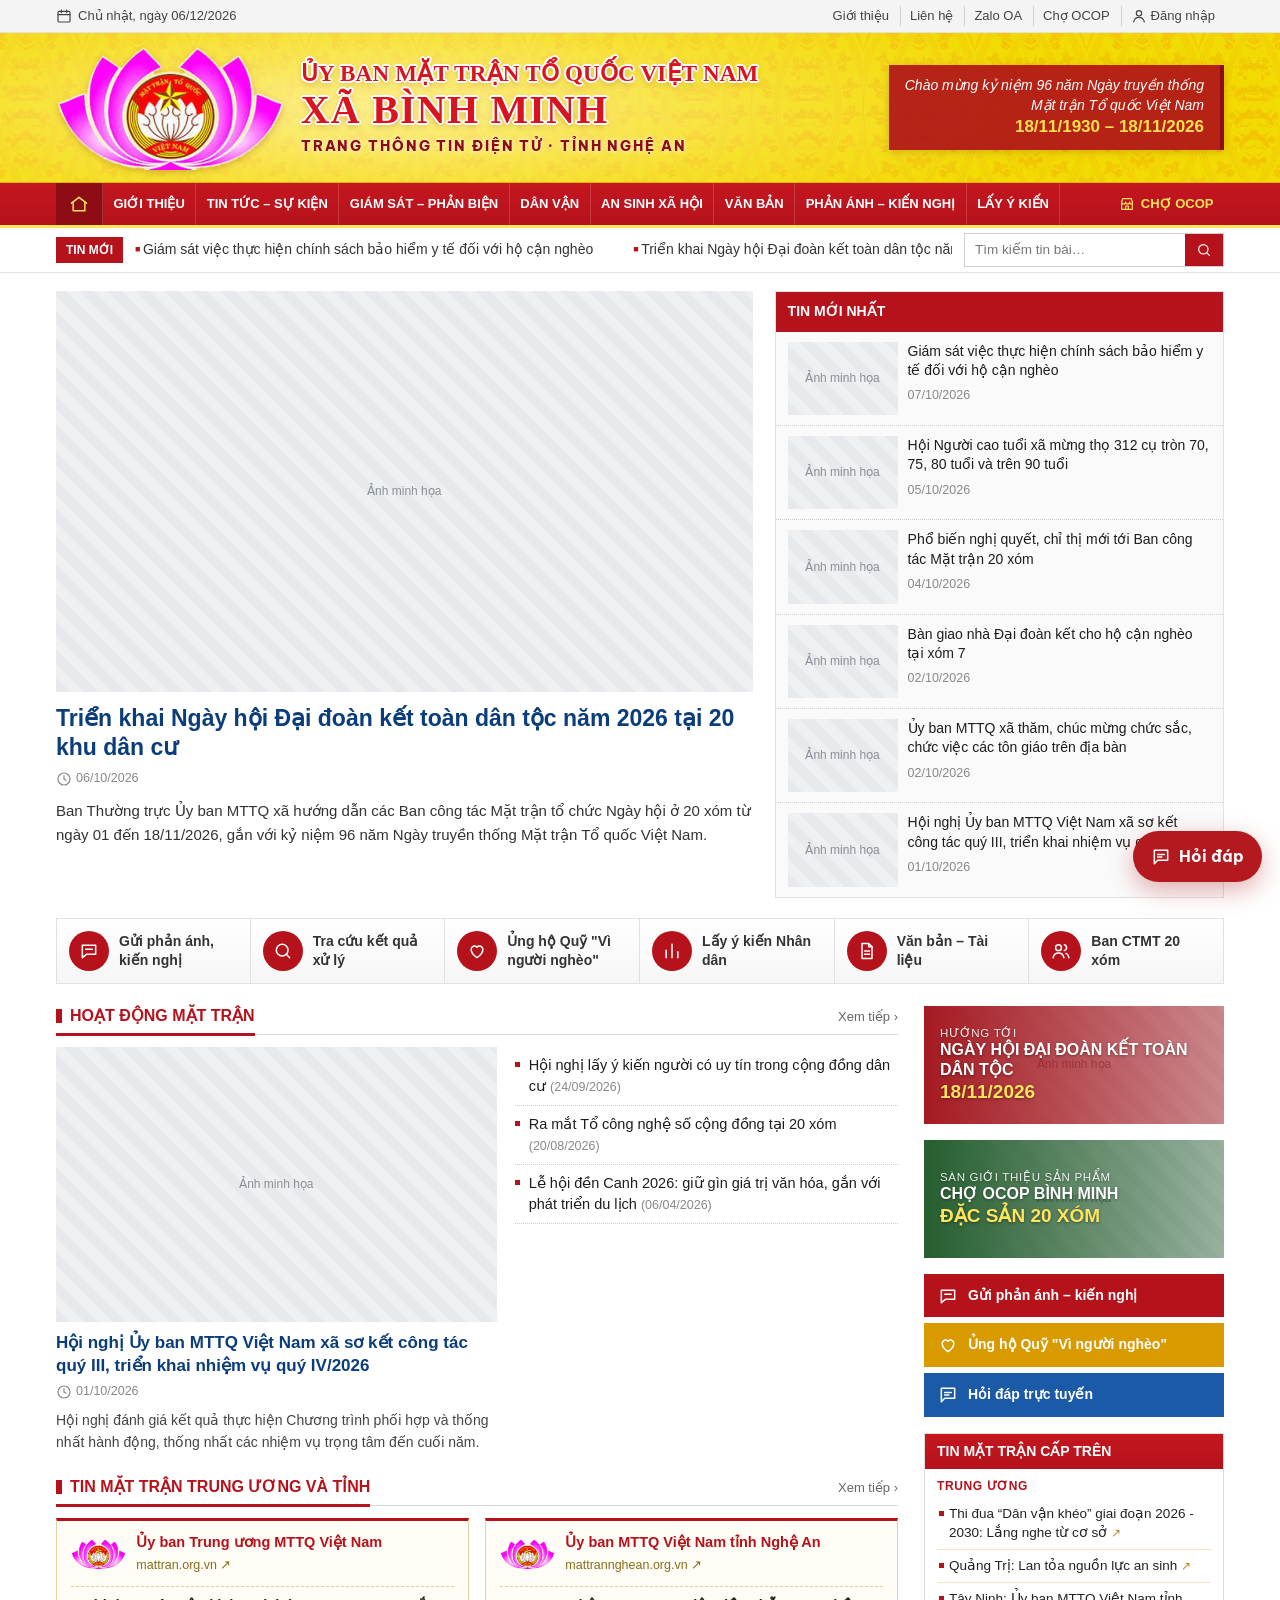
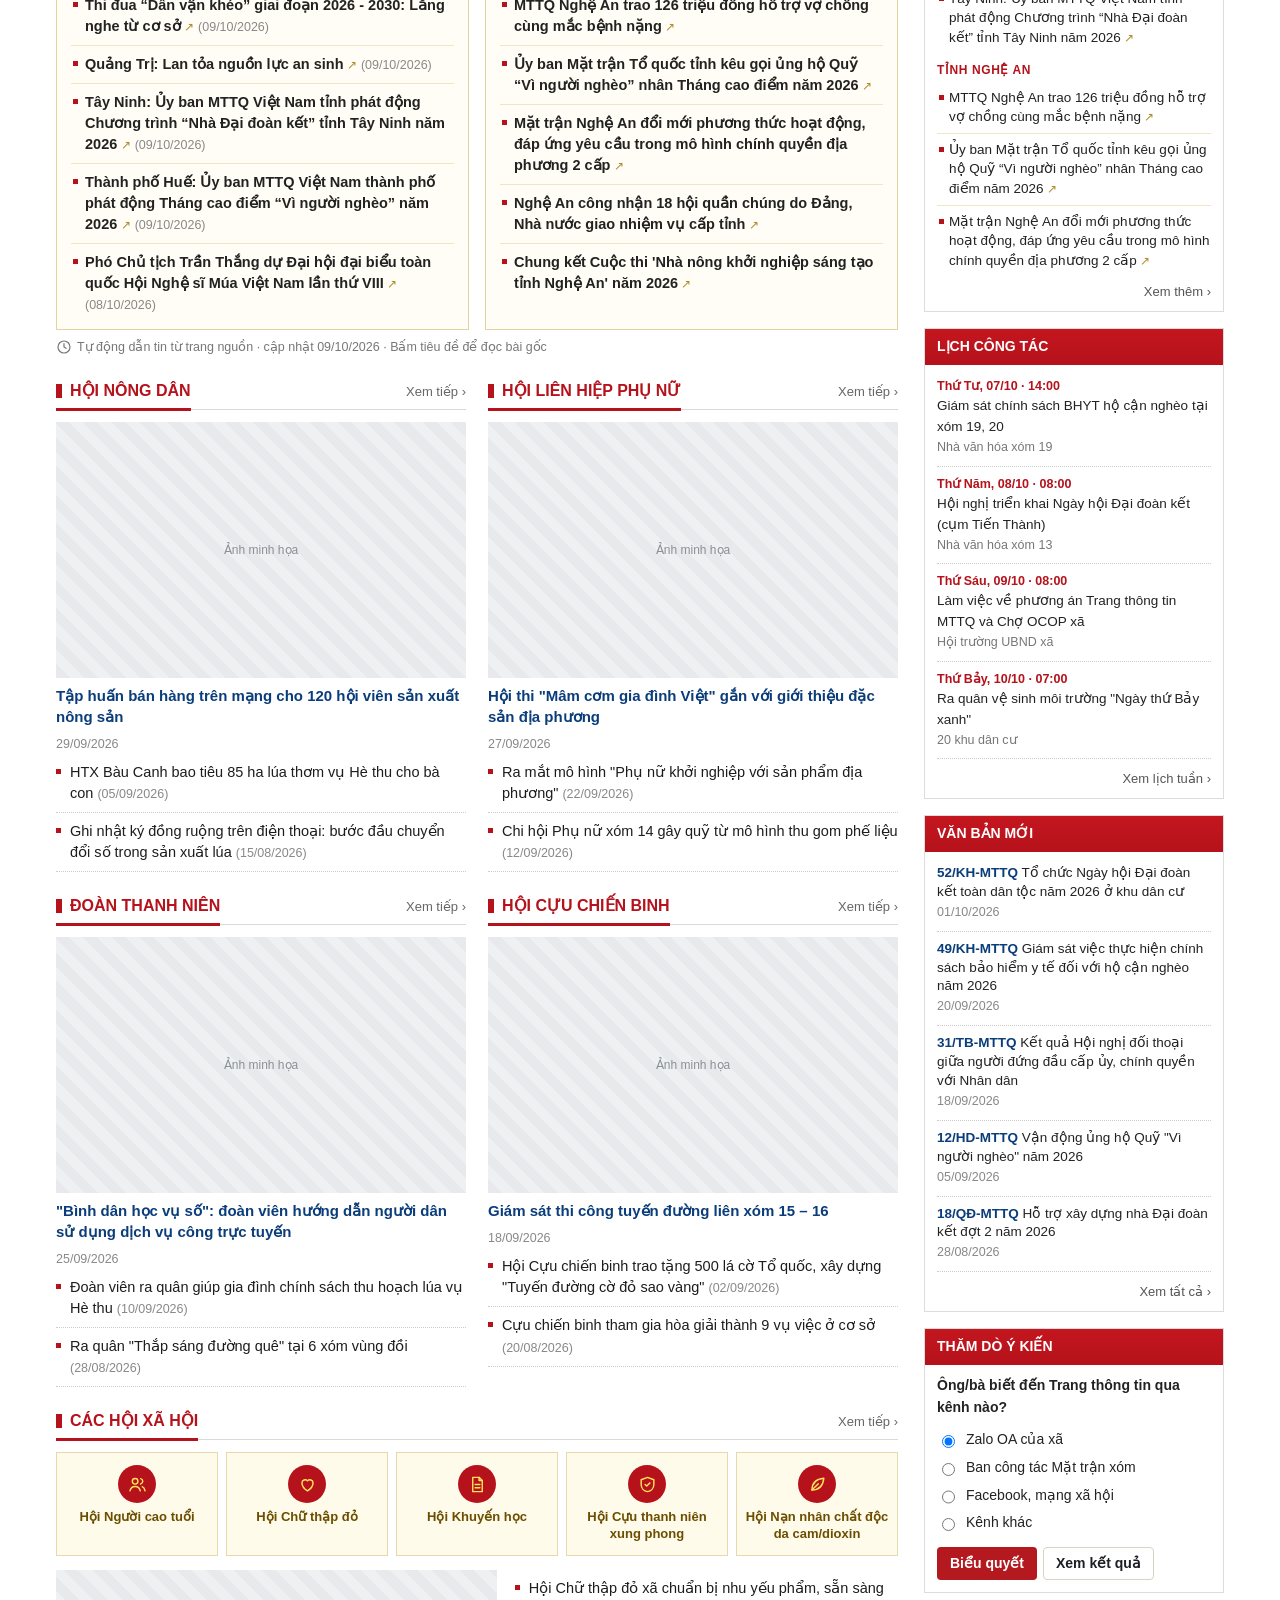
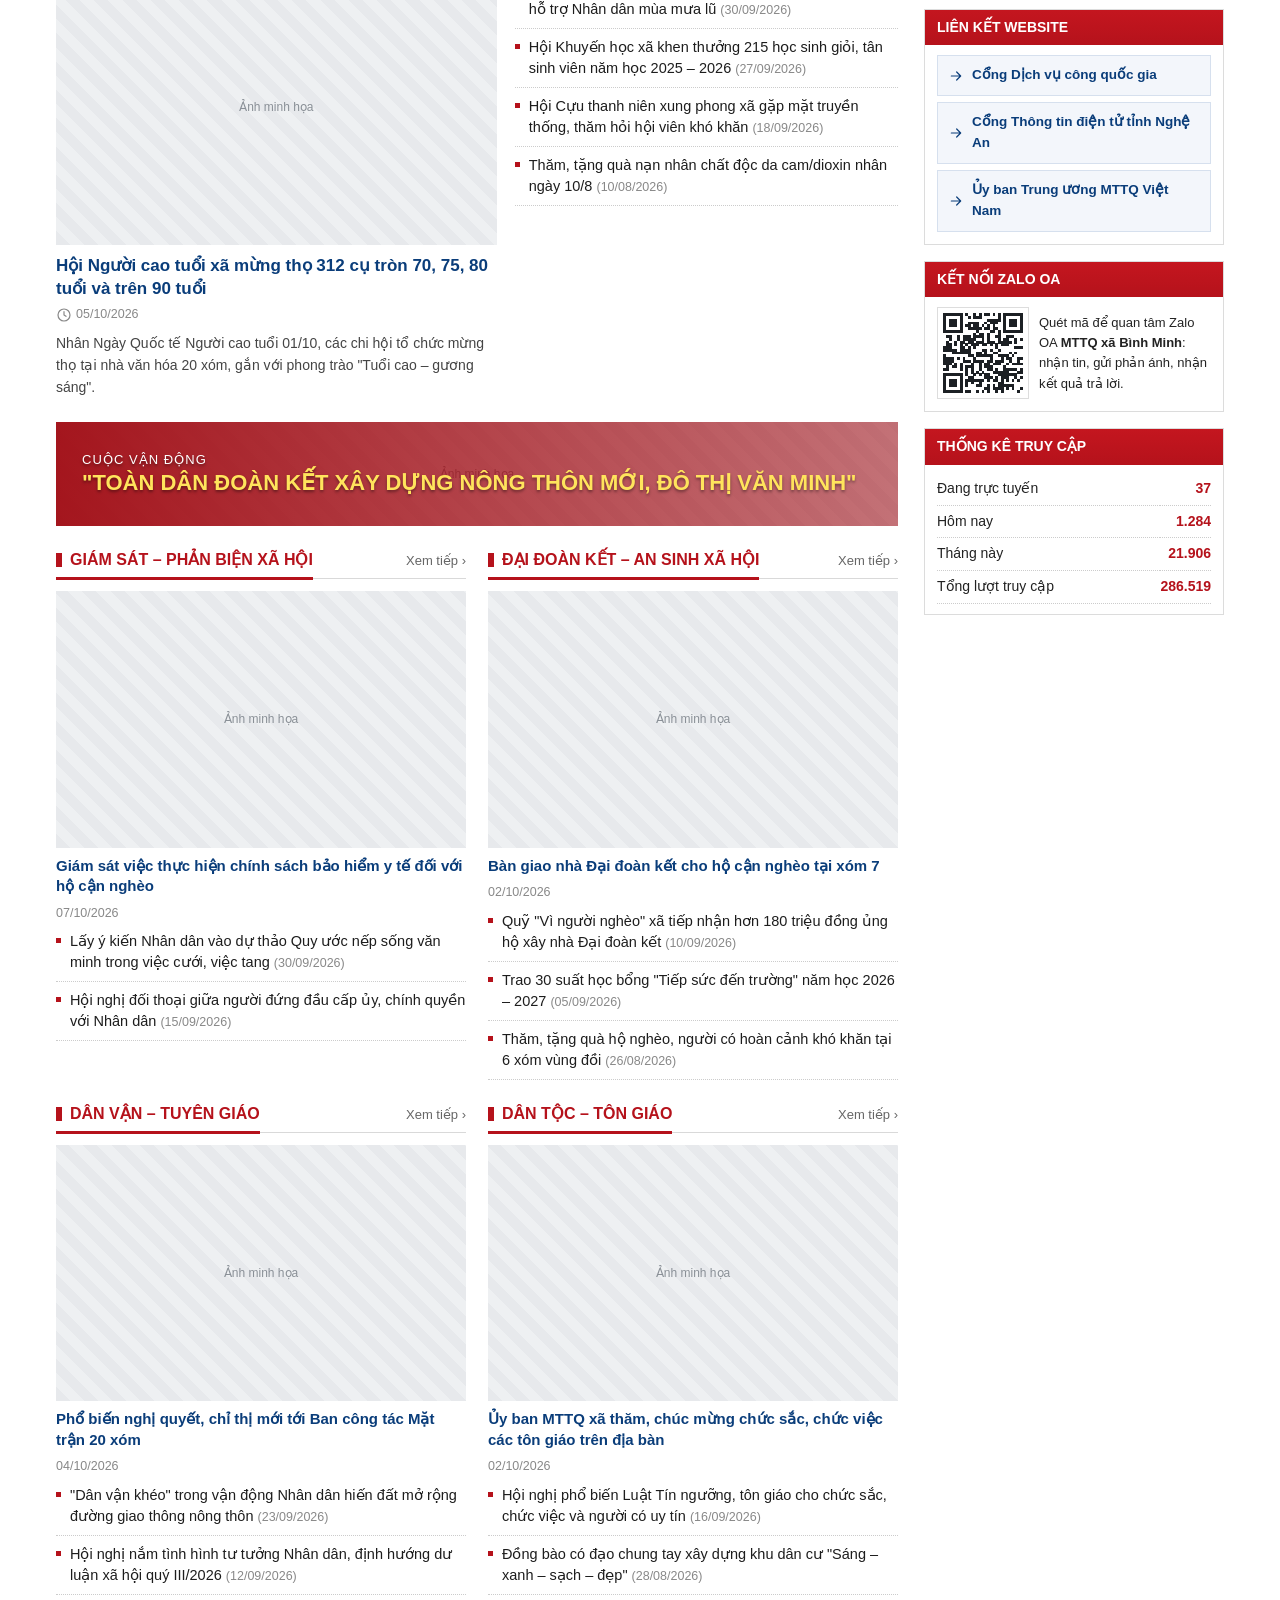
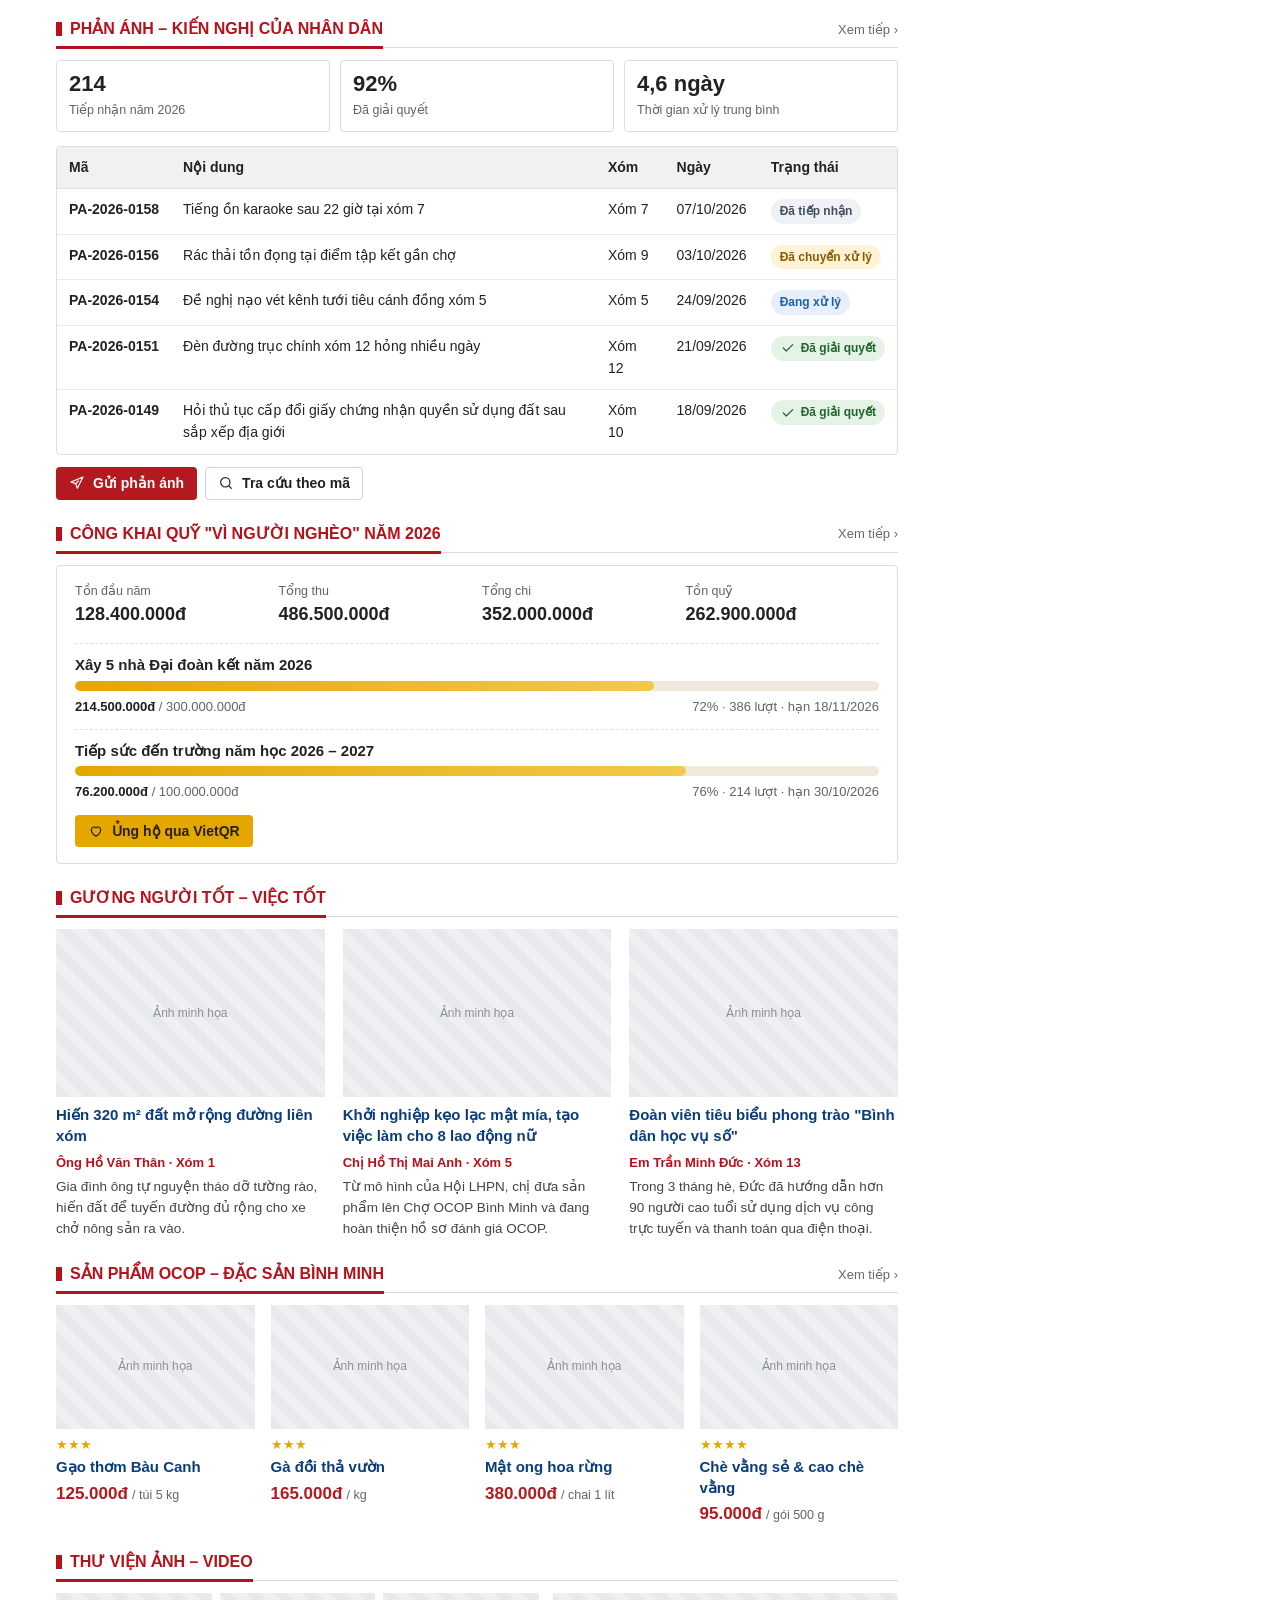
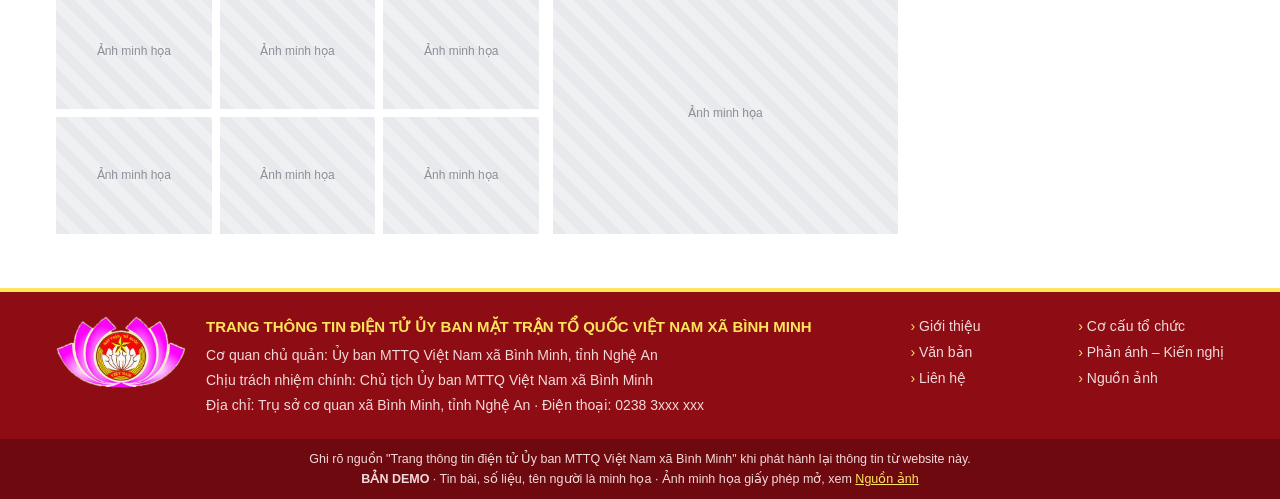
==== commit 9f76c0bf: "Bỏ thanh BẢN DEMO ở trang đầu và /ocop/, chỉ giữ ở trang tổng /admin/ Co-Authored-By: Claude Opus 5." ====
--- a/index.html
+++ b/index.html
@@ -10,8 +10,8 @@
 <link rel="preconnect" href="https://fonts.googleapis.com">
 <link rel="preconnect" href="https://fonts.gstatic.com" crossorigin>
 <link rel="stylesheet" href="https://fonts.googleapis.com/css2?family=Be+Vietnam+Pro:wght@400;500;600;700;800&family=Roboto:wght@400;500;700;900&family=Noto+Serif:wght@700;800;900&display=swap">
-<link rel="stylesheet" href="styles.css?v=7">
-<link rel="stylesheet" href="gov.css?v=7">
+<link rel="stylesheet" href="styles.css?v=8">
+<link rel="stylesheet" href="gov.css?v=8">
 </head>
 <body>
 <script>window.BM_SITE = 'mttq';</script>
@@ -19,11 +19,11 @@
 <div id="chat-root"></div>
 <div id="modal-root"></div>
 <div class="toast" id="toast" role="status" aria-live="polite"></div>
-<script src="data.js?v=7"></script>
-<script src="art.js?v=7"></script>
-<script src="photos.js?v=7"></script>
-<script src="feeds.js?v=7"></script>
-<script src="gov.js?v=7"></script>
-<script src="app.js?v=7"></script>
+<script src="data.js?v=8"></script>
+<script src="art.js?v=8"></script>
+<script src="photos.js?v=8"></script>
+<script src="feeds.js?v=8"></script>
+<script src="gov.js?v=8"></script>
+<script src="app.js?v=8"></script>
 </body>
 </html>
--- a/styles.css
+++ b/styles.css
@@ -11,7 +11,7 @@
 }
 * { box-sizing: border-box; }
 html { color-scheme: light; -webkit-text-size-adjust: 100%; }
-html.framed { --bar: 0px; }
+html.framed, html.nobar { --bar: 0px; }
 body { margin: 0; font-family: var(--font); font-size: 16px; line-height: 1.55; color: var(--ink); background: var(--paper); }
 svg { display: block; }
 a { color: inherit; }
